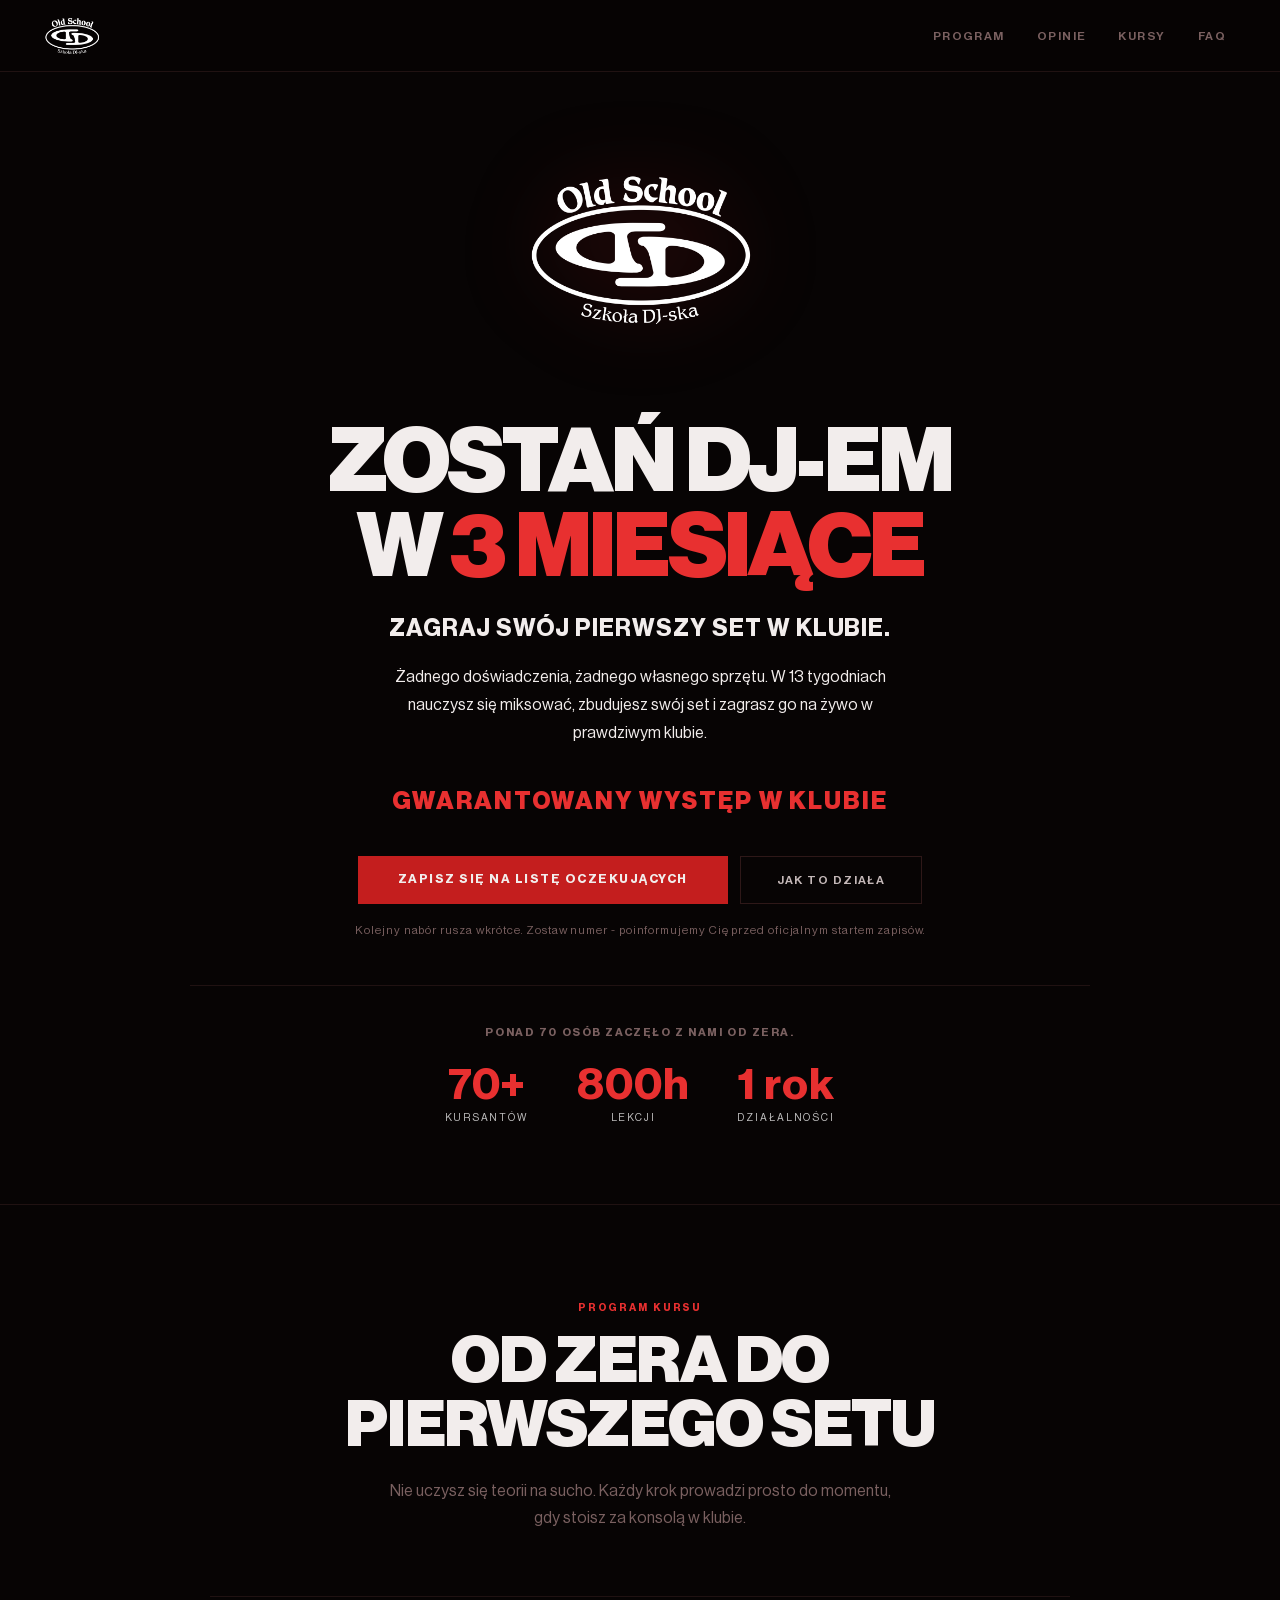
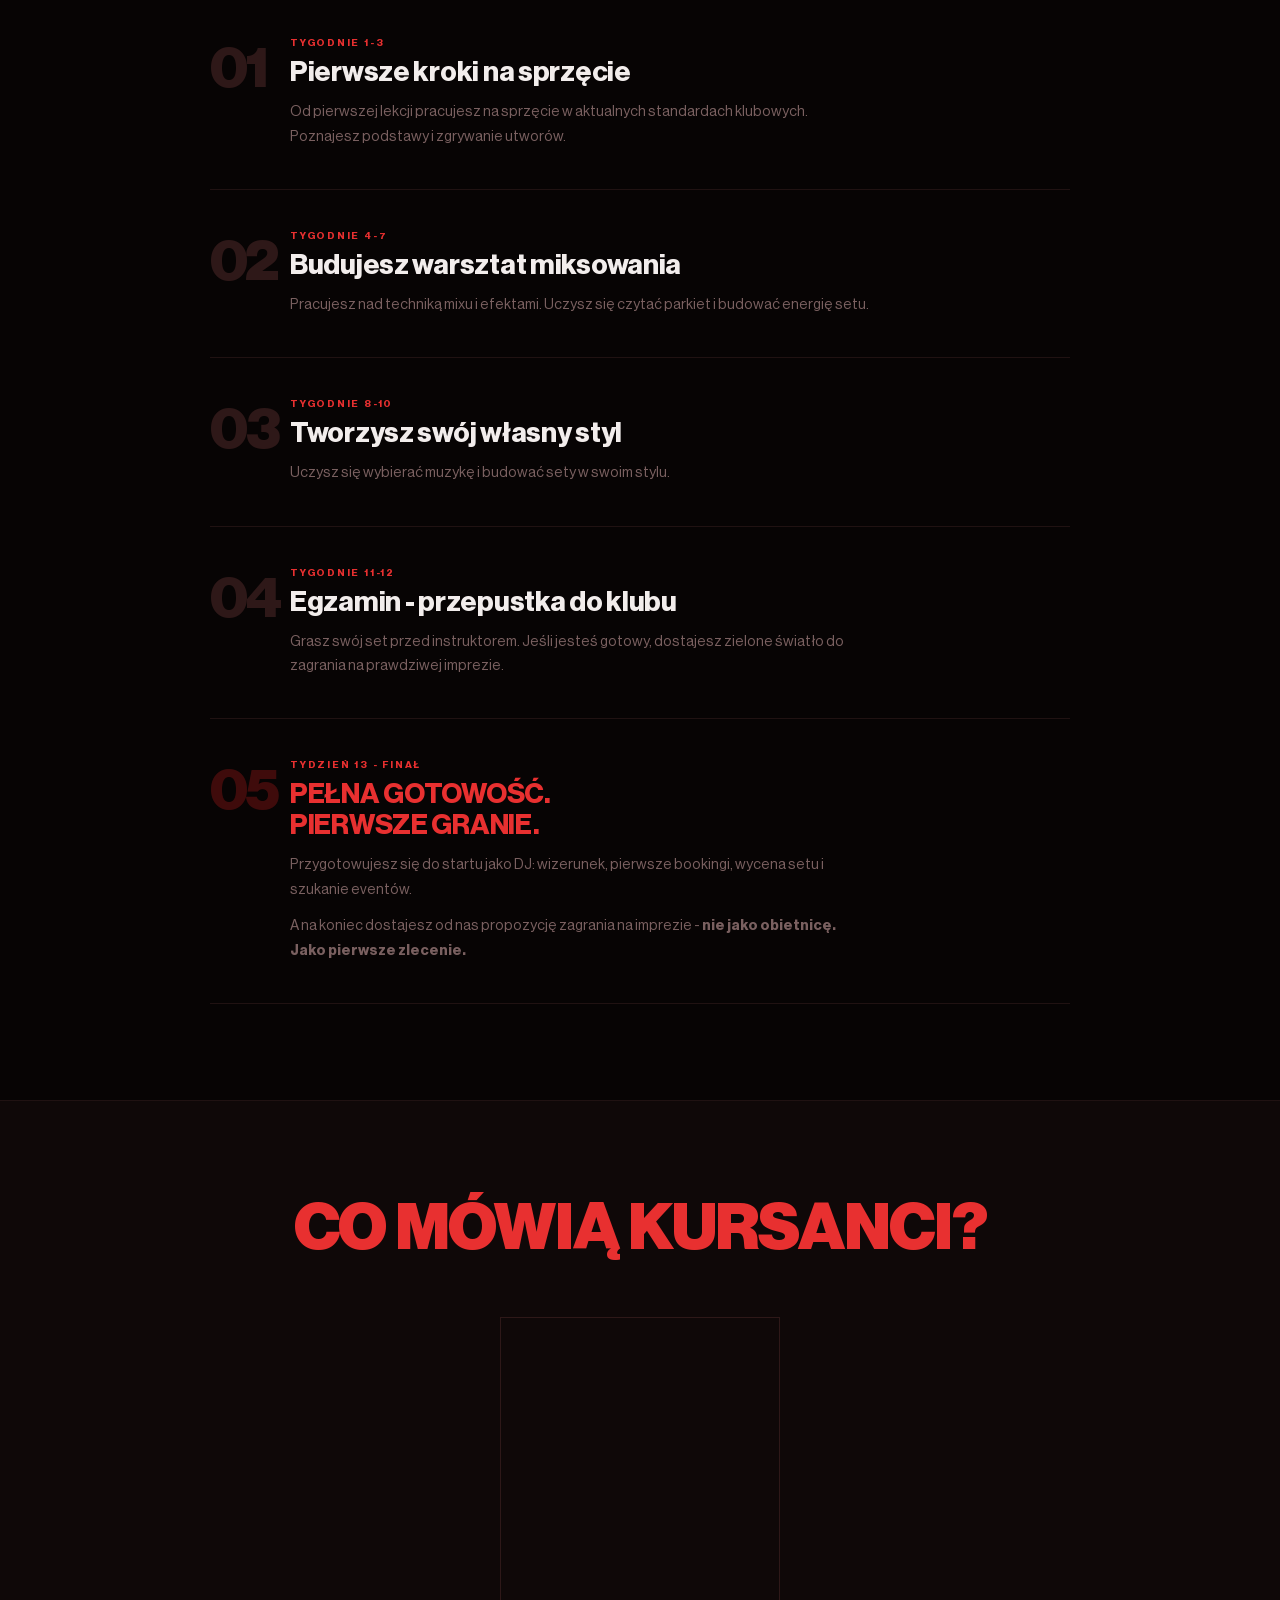
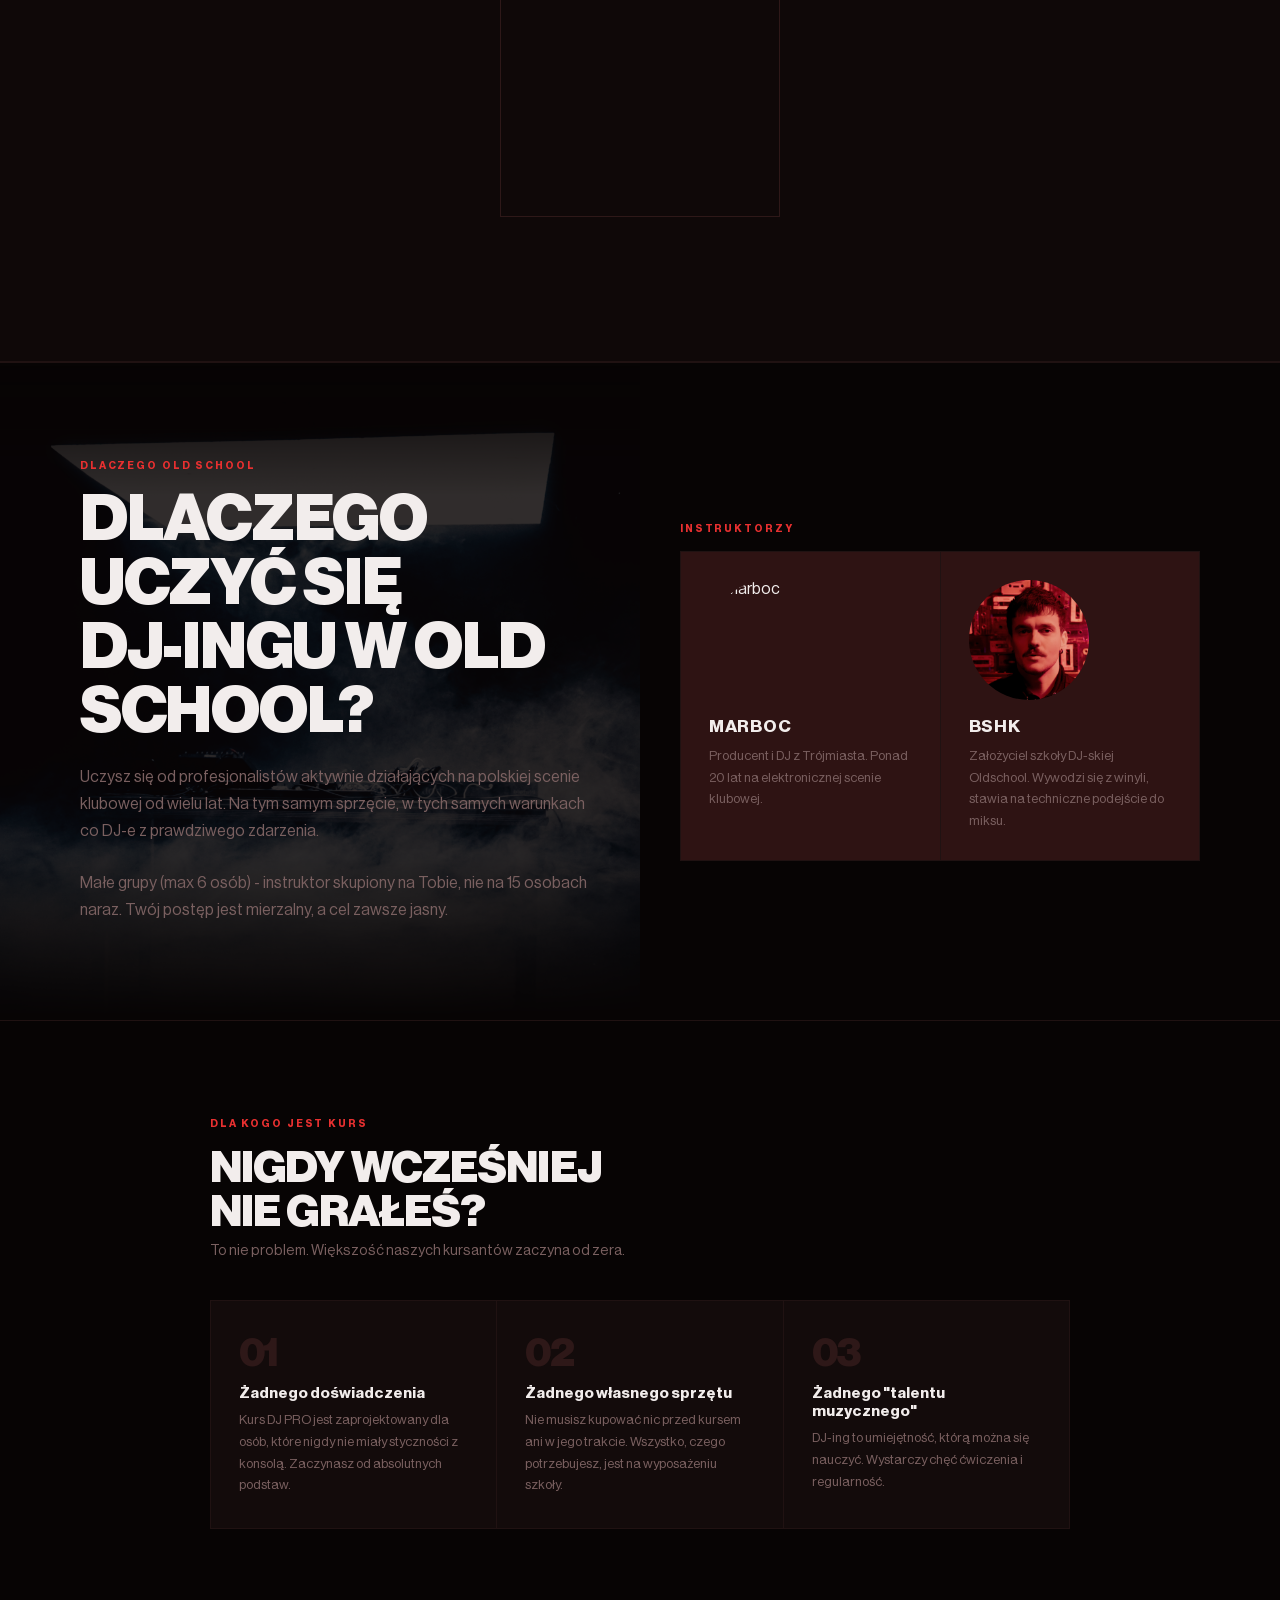
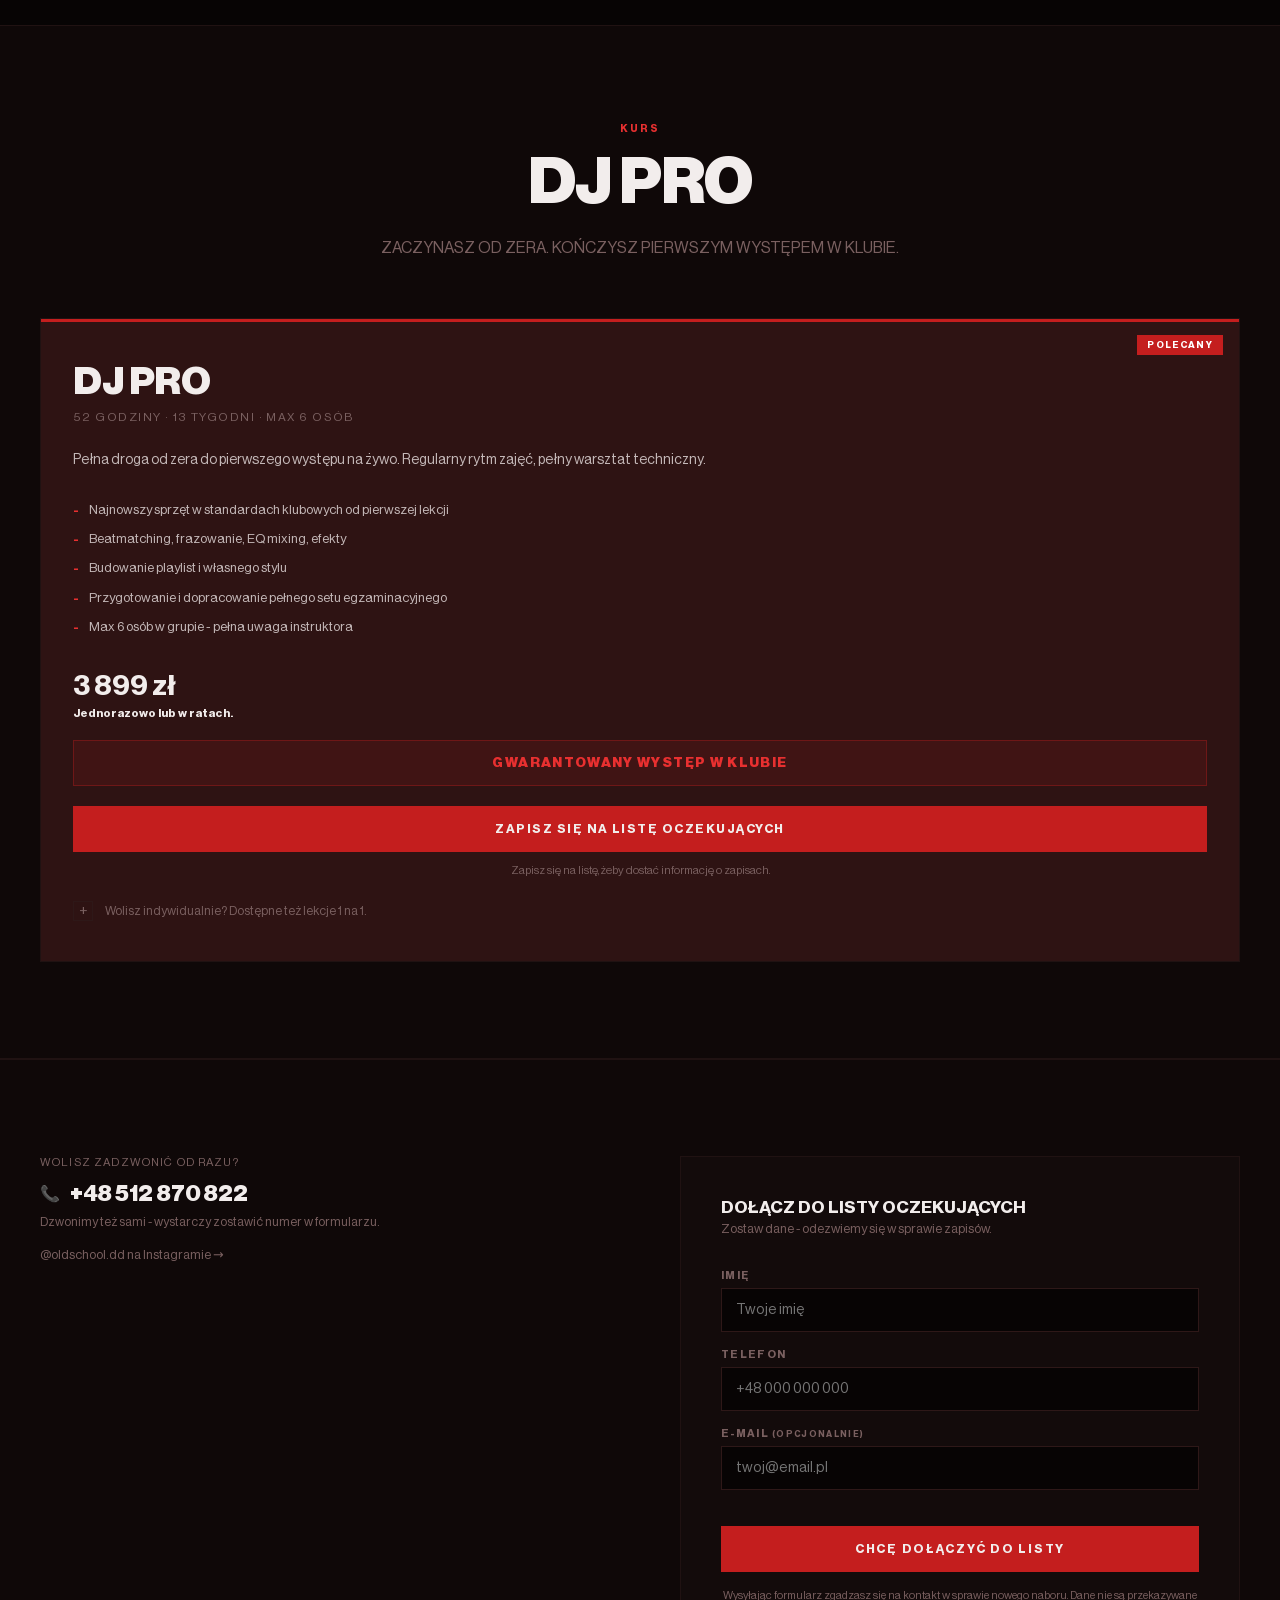
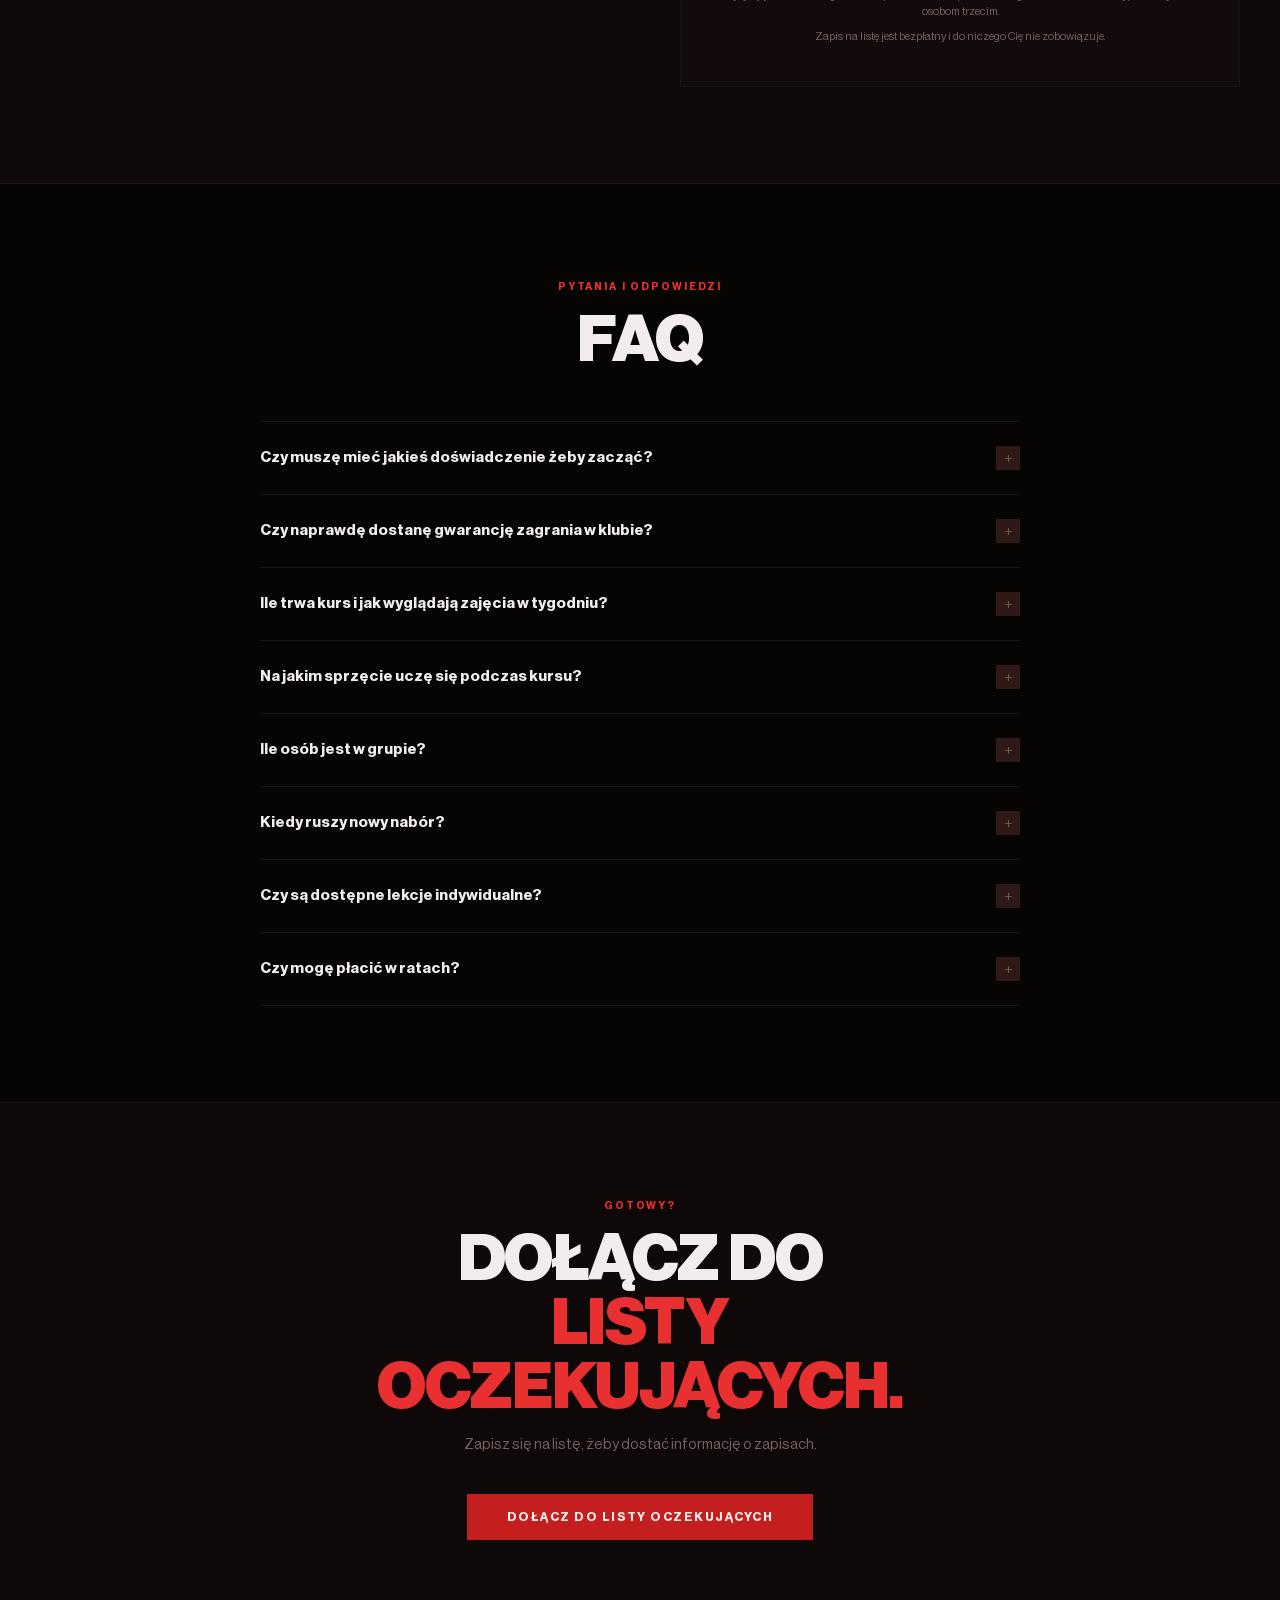
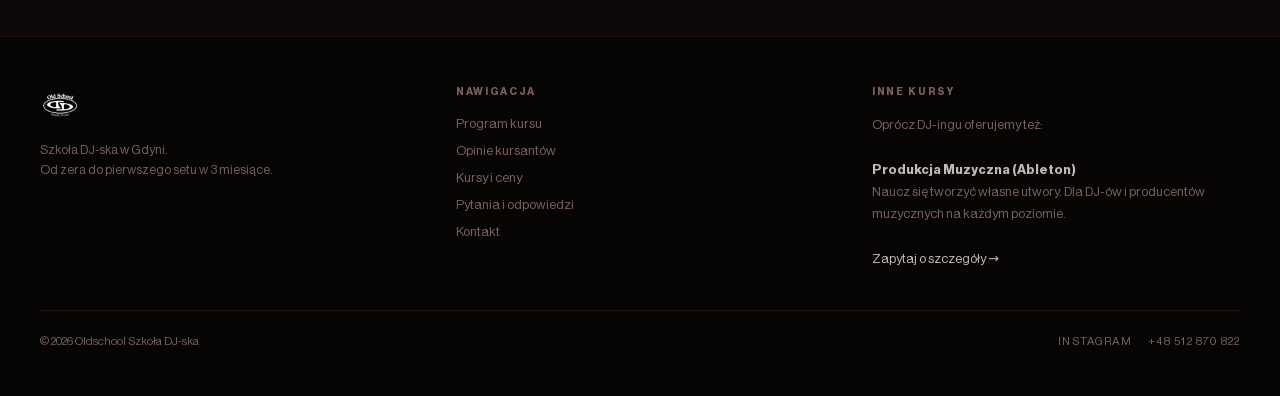
==== index-new.html @ 85b4390e "v9 - nowa struktura folderów" ====
<!DOCTYPE html>
<html lang="pl">
<head>
  <meta charset="UTF-8" />
  <meta name="viewport" content="width=device-width, initial-scale=1.0" />
  <title>Old School - Szkoła DJ-ska</title>
  <meta name="description" content="Zaczynasz od zera. W 3 miesiące uczysz się miksować, budujesz swój set i grasz w klubie. Szkoła DJ-ska w Gdyni - lista oczekujących - nabór wkrótce." />
  <meta property="og:title" content="Old School - Szkoła DJ-ska w Gdyni" />
  <meta property="og:description" content="Zaczynasz od zera. W 3 miesiące uczysz się miksować i grasz w klubie. Zapisz się na listę oczekujących." />
  <meta property="og:image" content="https://www.oldschooldj.pl/images/IMG_9485.jpg" />
  <meta property="og:url" content="https://www.oldschooldj.pl" />
  <meta property="og:type" content="website" />
  <meta name="twitter:card" content="summary_large_image" />
  <!-- Meta Pixel -->
  <script>
    !function(f,b,e,v,n,t,s){if(f.fbq)return;n=f.fbq=function(){n.callMethod?n.callMethod.apply(n,arguments):n.queue.push(arguments)};if(!f._fbq)f._fbq=n;n.push=n;n.loaded=!0;n.version='2.0';n.queue=[];t=b.createElement(e);t.async=!0;t.src=v;s=b.getElementsByTagName(e)[0];s.parentNode.insertBefore(t,s)}(window,document,'script','https://connect.facebook.net/en_US/fbevents.js');
    fbq('init', '733792335708657');
    fbq('track', 'PageView');
  </script>
  <noscript><img height="1" width="1" style="display:none" src="https://www.facebook.com/tr?id=733792335708657&ev=PageView&noscript=1"/></noscript>
  <!-- End Meta Pixel -->
  <link rel="icon" type="image/png" href="assets/logo.png" />
  <style>
    @font-face { font-family: 'Neue Haas Grotesk Display Pro'; src: url('fonts/NeueHaasDisplayXXThin.ttf') format('truetype'); font-weight: 100; font-style: normal; font-display: swap; }
    @font-face { font-family: 'Neue Haas Grotesk Display Pro'; src: url('fonts/NeueHaasDisplayXXThinItalic.ttf') format('truetype'); font-weight: 100; font-style: italic; font-display: swap; }
    @font-face { font-family: 'Neue Haas Grotesk Display Pro'; src: url('fonts/NeueHaasDisplayXThin.ttf') format('truetype'); font-weight: 200; font-style: normal; font-display: swap; }
    @font-face { font-family: 'Neue Haas Grotesk Display Pro'; src: url('fonts/NeueHaasDisplayXThinItalic.ttf') format('truetype'); font-weight: 200; font-style: italic; font-display: swap; }
    @font-face { font-family: 'Neue Haas Grotesk Display Pro'; src: url('fonts/NeueHaasDisplayThin.ttf') format('truetype'); font-weight: 300; font-style: normal; font-display: swap; }
    @font-face { font-family: 'Neue Haas Grotesk Display Pro'; src: url('fonts/NeueHaasDisplayThinItalic.ttf') format('truetype'); font-weight: 300; font-style: italic; font-display: swap; }
    @font-face { font-family: 'Neue Haas Grotesk Display Pro'; src: url('fonts/NeueHaasDisplayLight.ttf') format('truetype'); font-weight: 350; font-style: normal; font-display: swap; }
    @font-face { font-family: 'Neue Haas Grotesk Display Pro'; src: url('fonts/NeueHaasDisplayLightItalic.ttf') format('truetype'); font-weight: 350; font-style: italic; font-display: swap; }
    @font-face { font-family: 'Neue Haas Grotesk Display Pro'; src: url('fonts/NeueHaasDisplayRoman.ttf') format('truetype'); font-weight: 400; font-style: normal; font-display: swap; }
    @font-face { font-family: 'Neue Haas Grotesk Display Pro'; src: url('fonts/NeueHaasDisplayRomanItalic.ttf') format('truetype'); font-weight: 400; font-style: italic; font-display: swap; }
    @font-face { font-family: 'Neue Haas Grotesk Display Pro'; src: url('fonts/NeueHaasDisplayMediu.ttf') format('truetype'); font-weight: 500; font-style: normal; font-display: swap; }
    @font-face { font-family: 'Neue Haas Grotesk Display Pro'; src: url('fonts/NeueHaasDisplayMediumItalic.ttf') format('truetype'); font-weight: 500; font-style: italic; font-display: swap; }
    @font-face { font-family: 'Neue Haas Grotesk Display Pro'; src: url('fonts/NeueHaasDisplayBold.ttf') format('truetype'); font-weight: 700; font-style: normal; font-display: swap; }
    @font-face { font-family: 'Neue Haas Grotesk Display Pro'; src: url('fonts/NeueHaasDisplayBoldItalic.ttf') format('truetype'); font-weight: 700; font-style: italic; font-display: swap; }
    @font-face { font-family: 'Neue Haas Grotesk Display Pro'; src: url('fonts/NeueHaasDisplayBlack.ttf') format('truetype'); font-weight: 900; font-style: normal; font-display: swap; }
    @font-face { font-family: 'Neue Haas Grotesk Display Pro'; src: url('fonts/NeueHaasDisplayBlackItalic.ttf') format('truetype'); font-weight: 900; font-style: italic; font-display: swap; }
  </style>
  <style>
    *, *::before, *::after { margin: 0; padding: 0; box-sizing: border-box; }

    :root {
      --bg:         #070404;
      --dark:       #0F0808;
      --card:       #130B0B;
      --card-hover: #1A1010;
      --border:     #201212;
      --border-mid: #2E1818;
      --red:        #C41E1E;
      --red-bright: #E83030;
      --red-dim:    rgba(196,30,30,0.15);
      --red-glow:   rgba(196,30,30,0.08);
      --text:       #F2EDEC;
      --text-mid:   #C4B8B8;
      --muted:      #7A6060;
      --dim:        #3A2828;
    }

    html { scroll-behavior: smooth; }

    body {
      font-family: 'Neue Haas Grotesk Display Pro', system-ui, sans-serif;
      background: var(--bg);
      color: var(--text);
      overflow-x: hidden;
    }

    ::-webkit-scrollbar { width: 4px; }
    ::-webkit-scrollbar-track { background: var(--bg); }
    ::-webkit-scrollbar-thumb { background: var(--border-mid); border-radius: 2px; }

    /* ─── NAV ─── */
    nav {
      position: fixed;
      top: 0; left: 0; right: 0;
      z-index: 100;
      display: flex;
      align-items: center;
      justify-content: space-between;
      padding: 0 2.5rem;
      height: 72px;
      background: rgba(7,4,4,0.88);
      backdrop-filter: blur(16px);
      border-bottom: 1px solid var(--border);
    }

    .nav-logo { text-decoration: none; display: flex; align-items: center; }
    .nav-logo-img { height: 64px; width: auto; }

    .nav-links { display: flex; gap: 4px; list-style: none; align-items: center; }

    .nav-links a {
      text-decoration: none;
      color: var(--muted);
      font-size: 0.75rem;
      font-weight: 500;
      letter-spacing: 0.12em;
      text-transform: uppercase;
      padding: 8px 14px;
      transition: color .2s;
    }

    .nav-links a:hover { color: var(--text); }

    .nav-links .nav-cta {
      background: var(--red);
      color: var(--text) !important;
      padding: 8px 18px;
    }

    .nav-links .nav-cta:hover { background: var(--red-bright); color: var(--text) !important; }

    .nav-cta-mobile { display: none; }

    /* ─── HERO ─── */
    #hero {
      min-height: 100svh;
      display: flex;
      align-items: center;
      justify-content: center;
      position: relative;
      overflow: hidden;
      padding: 120px 2.5rem 5rem;
      background-image: none;
      background-repeat: no-repeat;
    }

    .hero-bg {
      position: absolute; inset: 0;
      z-index: 1;
      background:
        linear-gradient(to bottom, rgba(7,4,4,0.15) 0%, rgba(7,4,4,0.35) 55%, rgba(7,4,4,0.92) 100%),
        radial-gradient(ellipse 60% 50% at 50% 60%, rgba(196,30,30,0.18) 0%, transparent 70%);
    }

    .hero-content {
      position: relative;
      z-index: 2;
      max-width: 900px;
      text-align: center;
      width: 100%;
    }

    .hero-logo-wrap {
      margin: 0 auto 2.5rem;
      width: clamp(160px, 25vw, 260px);
    }

    .hero-logo {
      display: block; width: 100%; height: auto;
      filter: drop-shadow(0 0 40px rgba(196,30,30,0.25));
    }

    .hero-headline {
      font-family: 'Neue Haas Grotesk Display Pro', sans-serif;
      font-weight: 900;
      font-size: clamp(2.4rem, 7vw, 6rem);
      letter-spacing: -0.03em;
      color: var(--text);
      line-height: 0.95;
      margin-bottom: 1.5rem;
      text-transform: uppercase;
    }

    .hero-headline em {
      font-style: normal;
      color: var(--red-bright);
    }

    .hero-subtitle {
      font-family: 'Neue Haas Grotesk Display Pro', sans-serif;
      font-weight: 700;
      font-size: clamp(1rem, 2.5vw, 1.5rem);
      letter-spacing: 0.04em;
      color: var(--text);
      margin-bottom: 1.25rem;
      line-height: 1.2;
      text-transform: uppercase;
    }

    .hero-desc {
      font-size: 1rem;
      line-height: 1.75;
      color: var(--text);
      max-width: 520px;
      margin: 0 auto 2.5rem;
    }

    .hero-guarantee {
      font-size: clamp(1rem, 2.5vw, 1.5rem);
      font-weight: 900;
      letter-spacing: 0.08em;
      text-transform: uppercase;
      color: var(--red-bright);
      margin-bottom: 2.5rem;
    }

    .hero-pills {
      display: flex;
      gap: 8px;
      justify-content: center;
      flex-wrap: wrap;
      margin-bottom: 1.75rem;
    }

    .hero-pill {
      font-size: 0.65rem;
      font-weight: 700;
      letter-spacing: 0.14em;
      text-transform: uppercase;
      color: var(--text-mid);
      border: 1px solid var(--border-mid);
      padding: 6px 14px;
      background: rgba(255,255,255,0.04);
    }

    .hero-guarantee-block {
      display: inline-flex;
      align-items: center;
      gap: 10px;
      background: rgba(196,30,30,0.12);
      border: 1px solid rgba(196,30,30,0.35);
      padding: 10px 22px;
      margin-bottom: 2.5rem;
    }

    .hero-guarantee-star {
      color: var(--red-bright);
      font-size: 1rem;
    }

    .hero-guarantee-text {
      font-size: 0.75rem;
      font-weight: 700;
      letter-spacing: 0.18em;
      text-transform: uppercase;
      color: var(--red-bright);
    }

    .hero-scarcity {
      font-size: 0.72rem;
      color: var(--muted);
      letter-spacing: 0.08em;
      margin-top: -2.75rem;
      margin-bottom: 3rem;
    }

    .stats-headline {
      font-size: 0.7rem;
      font-weight: 700;
      letter-spacing: 0.14em;
      text-transform: uppercase;
      color: var(--muted);
      text-align: center;
      margin-bottom: 1.5rem;
      width: 100%;
    }

    .stats-row {
      display: flex;
      gap: 3rem;
      justify-content: center;
      flex-wrap: wrap;
    }

    @keyframes pulse {
      0%, 100% { opacity: 1; transform: scale(1); }
      50% { opacity: 0.4; transform: scale(1.5); }
    }

    .hero-buttons {
      display: flex;
      gap: 12px;
      justify-content: center;
      flex-wrap: wrap;
      margin-bottom: 4rem;
    }

    .btn-primary {
      background: var(--red);
      color: var(--text);
      font-weight: 700;
      font-size: 0.78rem;
      letter-spacing: 0.12em;
      text-transform: uppercase;
      padding: 16px 40px;
      text-decoration: none;
      transition: background .2s;
      display: inline-block;
    }

    .btn-primary:hover { background: var(--red-bright); }

    .btn-secondary {
      background: transparent;
      color: var(--text-mid);
      font-weight: 500;
      font-size: 0.75rem;
      letter-spacing: 0.12em;
      text-transform: uppercase;
      padding: 16px 36px;
      text-decoration: none;
      border: 1px solid var(--border-mid);
      transition: border-color .2s, color .2s;
      display: inline-block;
    }

    .btn-secondary:hover { border-color: var(--muted); color: var(--text); }

    .hero-stats {
      display: flex;
      flex-direction: column;
      align-items: center;
      gap: 0;
      padding-top: 2.5rem;
      border-top: 1px solid var(--border);
      flex-wrap: wrap;
    }

    .stat { text-align: center; }

    .stat-number {
      font-family: 'Neue Haas Grotesk Display Pro', sans-serif;
      font-weight: 700;
      font-size: 2.75rem;
      color: var(--red-bright);
      line-height: 1;
      letter-spacing: 0.02em;
    }

    .stat-label {
      font-size: 0.65rem;
      color: rgba(255,255,255,0.75);
      letter-spacing: 0.18em;
      text-transform: uppercase;
      margin-top: 4px;
    }

    /* ─── SECTION BASE ─── */
    .section-wrap {
      padding: 6rem 2.5rem;
      max-width: 1200px;
      margin: 0 auto;
    }

    .section-full {
      padding: 6rem 2.5rem;
    }

    .section-inner {
      max-width: 1200px;
      margin: 0 auto;
    }

    .section-label {
      font-size: 0.65rem;
      font-weight: 600;
      letter-spacing: 0.18em;
      text-transform: uppercase;
      color: var(--red-bright);
      margin-bottom: 1rem;
    }

    .section-title {
      font-family: 'Neue Haas Grotesk Display Pro', sans-serif;
      font-weight: 900;
      font-size: clamp(2rem, 5vw, 4rem);
      letter-spacing: -0.02em;
      color: var(--text);
      line-height: 1;
      margin-bottom: 1.25rem;
      text-wrap: balance;
    }

    .section-desc {
      font-size: 1rem;
      line-height: 1.7;
      color: var(--muted);
      max-width: 520px;
    }

    /* ─── JOURNEY OUTCOMES & PATH ─── */
    .journey-outcomes {
      max-width: 860px;
      margin: 0 auto 3rem;
      background: var(--card);
      border: 1px solid var(--border);
      padding: 2rem 2.5rem;
    }

    .journey-outcomes-title {
      font-family: 'Neue Haas Grotesk Display Pro', sans-serif;
      font-weight: 700;
      font-size: 0.85rem;
      letter-spacing: 0.1em;
      text-transform: uppercase;
      color: var(--red-bright);
      margin-bottom: 1.25rem;
    }

    .journey-outcomes-list {
      list-style: none;
      display: flex;
      flex-direction: column;
      gap: 0.6rem;
    }

    .journey-outcomes-list li {
      display: flex;
      gap: 10px;
      align-items: flex-start;
      font-size: 0.9rem;
      color: var(--text-mid);
      line-height: 1.6;
    }

    .journey-outcomes-list li::before {
      content: '✓';
      color: var(--red-bright);
      font-weight: 700;
      flex-shrink: 0;
      margin-top: 1px;
    }

    .journey-path {
      display: flex;
      align-items: center;
      justify-content: center;
      flex-wrap: wrap;
      gap: 8px;
      margin: 0 auto 3rem;
      max-width: 860px;
    }

    .journey-path-step {
      font-size: 0.62rem;
      font-weight: 700;
      letter-spacing: 0.14em;
      text-transform: uppercase;
      color: var(--muted);
      border: 1px solid var(--border-mid);
      padding: 8px 14px;
      background: var(--card);
    }

    .journey-path-step.active {
      color: var(--red-bright);
      border-color: rgba(196,30,30,0.4);
      background: rgba(196,30,30,0.1);
    }

    .journey-path-arrow {
      color: var(--border-mid);
      font-size: 1rem;
    }

    /* ─── TUTORIALE SECTION ─── */
    #tutoriale {
      background: var(--red);
      padding: 5rem 2.5rem;
      text-align: center;
    }

    .tutoriale-inner {
      max-width: 760px;
      margin: 0 auto;
    }

    .tutoriale-line1 {
      font-family: 'Neue Haas Grotesk Display Pro', sans-serif;
      font-weight: 900;
      font-size: clamp(1.75rem, 4vw, 3rem);
      color: rgba(255,255,255,0.55);
      letter-spacing: -0.02em;
      line-height: 1;
      text-transform: uppercase;
      margin-bottom: 0.25rem;
    }

    .tutoriale-line2 {
      font-family: 'Neue Haas Grotesk Display Pro', sans-serif;
      font-weight: 900;
      font-size: clamp(1.75rem, 4vw, 3rem);
      color: #fff;
      letter-spacing: -0.02em;
      line-height: 1;
      text-transform: uppercase;
    }

    /* ─── NIGDY NIE GRAŁEŚ ─── */
    #nigdy {
      border-top: 1px solid var(--border);
    }

    .nigdy-inner {
      max-width: 860px;
      margin: 0 auto;
    }

    .nigdy-title {
      font-family: 'Neue Haas Grotesk Display Pro', sans-serif;
      font-weight: 900;
      font-size: clamp(1.75rem, 3.5vw, 2.75rem);
      color: var(--text);
      letter-spacing: -0.02em;
      line-height: 1;
      margin-bottom: 0.5rem;
      text-transform: uppercase;
    }

    .nigdy-subtitle {
      font-size: 0.9rem;
      color: var(--muted);
      margin-bottom: 2.5rem;
    }

    .nigdy-points {
      display: grid;
      grid-template-columns: repeat(3, 1fr);
      gap: 1px;
      background: var(--border);
      border: 1px solid var(--border);
    }

    .nigdy-point {
      background: var(--card);
      padding: 2rem 1.75rem;
    }

    .nigdy-point-num {
      font-family: 'Neue Haas Grotesk Display Pro', sans-serif;
      font-weight: 900;
      font-size: 2.5rem;
      color: var(--border-mid);
      line-height: 1;
      margin-bottom: 0.75rem;
      letter-spacing: -0.04em;
    }

    .nigdy-point h4 {
      font-weight: 700;
      font-size: 0.95rem;
      color: var(--text);
      margin-bottom: 0.4rem;
    }

    .nigdy-point p {
      font-size: 0.82rem;
      color: var(--muted);
      line-height: 1.65;
    }

    /* ─── STICKY CTA (mobile) ─── */
    .sticky-cta {
      display: none;
      position: fixed;
      bottom: 0; left: 0; right: 0;
      z-index: 200;
      background: var(--red);
      padding: 0;
    }

    .sticky-cta a {
      display: block;
      text-align: center;
      font-family: 'Neue Haas Grotesk Display Pro', sans-serif;
      font-weight: 700;
      font-size: 0.75rem;
      letter-spacing: 0.14em;
      text-transform: uppercase;
      color: #fff;
      text-decoration: none;
      padding: 16px 24px;
    }

    @media (max-width: 900px) {
      .sticky-cta { display: block; }
      .nigdy-points { grid-template-columns: 1fr; }
    }

    /* ─── STEPS / JOURNEY ─── */
    #journey {
      border-top: 1px solid var(--border);
    }

    .journey-header {
      text-align: center;
      margin-bottom: 4rem;
    }

    .journey-header .section-desc {
      margin: 0 auto;
    }

    .steps-list {
      display: flex;
      flex-direction: column;
      gap: 0;
      max-width: 860px;
      margin: 0 auto;
    }

    .step-item {
      display: grid;
      grid-template-columns: 80px 1fr;
      gap: 0;
      border-top: 1px solid var(--border);
      padding: 2.5rem 0;
      position: relative;
    }

    .step-item:last-child {
      border-bottom: 1px solid var(--border);
    }

    .step-num {
      font-family: 'Neue Haas Grotesk Display Pro', sans-serif;
      font-weight: 900;
      font-size: 3.5rem;
      line-height: 1;
      color: var(--border-mid);
      letter-spacing: -0.04em;
      padding-top: 4px;
    }

    .step-body {}

    .step-tag {
      font-size: 0.62rem;
      font-weight: 600;
      letter-spacing: 0.18em;
      text-transform: uppercase;
      color: var(--red-bright);
      margin-bottom: 0.5rem;
    }

    .step-title {
      font-family: 'Neue Haas Grotesk Display Pro', sans-serif;
      font-weight: 700;
      font-size: clamp(1.25rem, 2.5vw, 1.75rem);
      color: var(--text);
      margin-bottom: 0.75rem;
      letter-spacing: -0.01em;
      line-height: 1.1;
    }

    .step-desc {
      font-size: 0.9rem;
      color: var(--muted);
      line-height: 1.7;
      max-width: 580px;
    }

    .step-item.highlight .step-num { color: rgba(196,30,30,0.3); }
    .step-item.highlight .step-title { color: var(--red-bright); }

    /* ─── OPINIE ─── */
    #opinie {
      background: var(--dark);
      border-top: 1px solid var(--border);
      border-bottom: 1px solid var(--border);
    }

    .opinie-header {
      text-align: center;
      margin-bottom: 3.5rem;
    }

    .opinie-header .section-desc {
      margin: 0 auto;
    }

    .opinie-video-wrap {
      width: 280px;
      height: 500px;
      overflow: hidden;
      margin: 0 auto 3rem;
      position: relative;
      border: 1px solid var(--border-mid);
    }

    .opinie-video-wrap iframe {
      position: absolute; top: 0; left: 0;
      width: 100%; height: 100%; border: none;
    }

    .opinie-cards {
      display: grid;
      grid-template-columns: repeat(3, 1fr);
      gap: 1px;
      background: var(--border);
      border: 1px solid var(--border);
      max-width: 960px;
      margin: 0 auto;
    }

    .opinie-card {
      background: var(--card);
      padding: 1.75rem;
    }

    .opinie-stars {
      color: var(--red-bright);
      font-size: 0.85rem;
      margin-bottom: 0.75rem;
      letter-spacing: 2px;
    }

    .opinie-text {
      font-size: 0.88rem;
      color: var(--text-mid);
      line-height: 1.7;
      margin-bottom: 1rem;
      font-style: italic;
    }

    .opinie-author {
      font-size: 0.7rem;
      font-weight: 600;
      letter-spacing: 0.12em;
      text-transform: uppercase;
      color: var(--muted);
    }

    .opinie-photos {
      display: grid;
      grid-template-columns: 1fr 1fr;
      gap: 12px;
      margin-top: 3rem;
      max-width: 680px;
      margin-left: auto;
      margin-right: auto;
    }

    .opinie-photos img {
      width: 100%;
      border: 1px solid var(--border-mid);
      display: block;
    }

    /* ─── WHY ─── */
    #why {
      position: relative;
      overflow: hidden;
      border-top: 1px solid var(--border);
    }

    .why-bg-photo {
      position: absolute;
      top: 0; bottom: 0; left: 0; right: 50%;
      background-image: url('assets/inmerse.png');
      background-size: cover;
      background-position: center -60px;
      opacity: 0.18;
      pointer-events: none;
      z-index: 0;
      mask-image: linear-gradient(to bottom, transparent 0%, black 20%, black 75%, transparent 100%);
      -webkit-mask-image: linear-gradient(to bottom, transparent 0%, black 20%, black 75%, transparent 100%);
    }

    .why-inner {
      position: relative; z-index: 1;
      display: grid;
      grid-template-columns: 1fr 1fr;
      gap: 5rem;
      align-items: center;
    }

    .why-cards {
      display: grid;
      grid-template-columns: 1fr 1fr;
      gap: 1px;
      background: var(--border);
      border: 1px solid var(--border);
    }

    .why-card {
      background: var(--card);
      padding: 1.75rem;
      transition: background .2s;
      position: relative;
      overflow: hidden;
    }

    .why-card:hover { background: var(--card-hover); }
    .why-card.highlight { background: var(--red-glow); }
    .why-card.highlight:hover { background: rgba(196,30,30,0.12); }

    .why-card-bg {
      position: absolute; inset: 0;
      background-size: cover;
      background-position: center;
      opacity: 0.12;
      z-index: 0;
      transition: opacity .3s;
    }

    .why-card:hover .why-card-bg { opacity: 0.18; }
    .why-card > *:not(.why-card-bg) { position: relative; z-index: 1; }

    .why-card-icon {
      width: 32px; height: 32px;
      margin-bottom: 1rem;
      color: var(--red-bright);
      opacity: 0.85;
    }

    .why-card h3 {
      font-family: 'Neue Haas Grotesk Display Pro', sans-serif;
      font-weight: 700;
      font-size: 1.1rem;
      letter-spacing: 0.04em;
      color: var(--text);
      margin-bottom: 0.5rem;
    }

    .why-card p {
      font-size: 0.82rem;
      color: var(--muted);
      line-height: 1.65;
    }

    /* ─── LOCATION ─── */
    #lokalizacja {
      border-top: 1px solid var(--border);
    }

    .location-grid {
      display: grid;
      grid-template-columns: 1fr 1fr;
      gap: 4rem;
      align-items: start;
    }

    .location-img {
      width: 100%;
      border: 1px solid var(--border-mid);
      display: block;
    }

    .location-features {
      display: flex;
      flex-direction: column;
      gap: 1.5rem;
      margin-top: 2rem;
    }

    .location-feature {
      display: flex;
      gap: 1rem;
      align-items: flex-start;
    }

    .location-feature-icon {
      width: 40px; height: 40px;
      background: var(--red-glow);
      border: 1px solid rgba(196,30,30,0.2);
      display: flex; align-items: center; justify-content: center;
      flex-shrink: 0;
      color: var(--red-bright);
    }

    .location-feature-icon svg {
      width: 18px; height: 18px;
    }

    .location-feature-text h4 {
      font-weight: 700;
      font-size: 0.9rem;
      color: var(--text);
      margin-bottom: 0.2rem;
    }

    .location-feature-text p {
      font-size: 0.8rem;
      color: var(--muted);
      line-height: 1.6;
    }

    /* ─── COURSES ─── */
    #courses {
      background: var(--dark);
      border-top: 1px solid var(--border);
      border-bottom: 1px solid var(--border);
    }

    .courses-header {
      text-align: center;
      margin-bottom: 3.5rem;
    }

    .courses-layout {
      display: grid;
      grid-template-columns: 1fr;
      gap: 1px;
      background: var(--border);
      border: 1px solid var(--border);
    }

    .course-card {
      background: var(--card);
      padding: 2.5rem 2rem;
      display: flex;
      flex-direction: column;
      position: relative;
    }

    .course-card::before {
      content: '';
      position: absolute;
      top: 0; left: 0; right: 0;
      height: 3px;
      background: var(--border-mid);
      transition: background .2s;
    }

    .course-card.featured::before { background: var(--red); }
    .course-card.secondary::before { background: var(--border-mid); }

    .course-card.featured {
      background: var(--red-glow);
    }

    .featured-tag {
      position: absolute;
      top: 16px; right: 16px;
      background: var(--red);
      color: #fff;
      font-size: 0.6rem;
      font-weight: 700;
      letter-spacing: 0.14em;
      text-transform: uppercase;
      padding: 4px 10px;
    }

    .course-title {
      font-family: 'Neue Haas Grotesk Display Pro', sans-serif;
      font-weight: 900;
      font-size: clamp(1.5rem, 3vw, 2.5rem);
      color: var(--text);
      margin-bottom: 0.3rem;
      letter-spacing: -0.01em;
    }

    .course-hours {
      font-size: 0.75rem;
      color: var(--muted);
      letter-spacing: 0.12em;
      text-transform: uppercase;
      margin-bottom: 1.5rem;
    }

    .course-desc {
      font-size: 0.88rem;
      color: var(--text-mid);
      line-height: 1.7;
      margin-bottom: 1.75rem;
      flex: 1;
    }

    .course-features {
      list-style: none;
      display: flex;
      flex-direction: column;
      gap: 0.6rem;
      margin-bottom: 2rem;
    }

    .course-features li {
      display: flex;
      align-items: flex-start;
      gap: 10px;
      font-size: 0.82rem;
      color: var(--text-mid);
      line-height: 1.5;
    }

    .course-features li::before {
      content: '-';
      color: var(--red-bright);
      flex-shrink: 0;
      font-weight: 700;
    }

    .course-card.secondary .course-features li::before {
      color: var(--muted);
    }

    .course-guarantee {
      display: block;
      background: rgba(196,30,30,0.12);
      border: 1px solid rgba(196,30,30,0.35);
      padding: 14px 20px;
      font-size: 0.85rem;
      font-weight: 900;
      letter-spacing: 0.1em;
      text-transform: uppercase;
      color: var(--red-bright);
      margin-bottom: 1.5rem;
      text-align: center;
    }

    .course-cta {
      margin-top: auto;
    }

    .course-price {
      font-family: 'Neue Haas Grotesk Display Pro', sans-serif;
      font-weight: 700;
      font-size: 1.75rem;
      color: var(--text);
      margin-bottom: 0.25rem;
    }

    .course-price-note {
      font-size: 0.72rem;
      color: var(--muted);
      margin-bottom: 1.25rem;
    }

    .course-price-note a {
      color: var(--red-bright);
      text-decoration: none;
    }

    /* ─── RISK REDUCTION ─── */
    #ryzyko {
      border-top: 1px solid var(--border);
    }

    .risk-inner {
      display: grid;
      grid-template-columns: 1fr 1fr;
      gap: 5rem;
      align-items: center;
    }

    .risk-list {
      display: flex;
      flex-direction: column;
      gap: 0;
    }

    .risk-item {
      display: flex;
      gap: 1.25rem;
      align-items: flex-start;
      padding: 1.5rem 0;
      border-bottom: 1px solid var(--border);
    }

    .risk-item:first-child {
      padding-top: 0;
    }

    .risk-check {
      width: 36px; height: 36px;
      background: var(--red-glow);
      border: 1px solid rgba(196,30,30,0.25);
      display: flex; align-items: center; justify-content: center;
      flex-shrink: 0;
      color: var(--red-bright);
      font-weight: 900;
      font-size: 1.1rem;
      margin-top: 2px;
    }

    .risk-item h4 {
      font-weight: 700;
      font-size: 0.95rem;
      color: var(--text);
      margin-bottom: 0.25rem;
    }

    .risk-item p {
      font-size: 0.82rem;
      color: var(--muted);
      line-height: 1.65;
    }

    /* ─── FORM ─── */
    #kontakt {
      background: var(--dark);
      border-top: 1px solid var(--border);
    }

    .form-inner {
      display: grid;
      grid-template-columns: 1fr 1fr;
      gap: 5rem;
      align-items: start;
    }

    .form-info-title {
      font-family: 'Neue Haas Grotesk Display Pro', sans-serif;
      font-weight: 900;
      font-size: clamp(1.75rem, 3.5vw, 3rem);
      color: var(--text);
      line-height: 1;
      margin-bottom: 1rem;
      letter-spacing: -0.02em;
    }

    .form-info-desc {
      font-size: 0.9rem;
      color: var(--muted);
      line-height: 1.7;
      margin-bottom: 2rem;
    }

    .form-bullets {
      list-style: none;
      display: flex;
      flex-direction: column;
      gap: 0.75rem;
    }

    .form-bullets li {
      display: flex;
      gap: 10px;
      align-items: flex-start;
      font-size: 0.85rem;
      color: var(--text-mid);
      line-height: 1.5;
    }

    .form-bullets li::before {
      content: '✓';
      color: var(--red-bright);
      font-weight: 700;
      flex-shrink: 0;
    }

    .form-card {
      background: var(--card);
      border: 1px solid var(--border);
      padding: 2.5rem;
    }

    .form-card-title {
      font-weight: 700;
      font-size: 1.1rem;
      color: var(--text);
      margin-bottom: 0.25rem;
    }

    .form-card-sub {
      font-size: 0.8rem;
      color: var(--muted);
      margin-bottom: 2rem;
    }

    .form-group {
      margin-bottom: 1rem;
    }

    .form-group label {
      display: block;
      font-size: 0.68rem;
      font-weight: 600;
      letter-spacing: 0.12em;
      text-transform: uppercase;
      color: var(--muted);
      margin-bottom: 6px;
    }

    .form-group input,
    .form-group select {
      width: 100%;
      background: var(--bg);
      border: 1px solid var(--border-mid);
      color: var(--text);
      font-family: 'Neue Haas Grotesk Display Pro', sans-serif;
      font-size: 0.9rem;
      padding: 12px 14px;
      transition: border-color .2s;
      appearance: none;
    }

    .form-group input:focus,
    .form-group select:focus {
      outline: none;
      border-color: var(--red);
    }

    .form-group select option {
      background: var(--card);
    }

    .form-submit {
      width: 100%;
      margin-top: 1.25rem;
      background: var(--red);
      color: var(--text);
      font-family: 'Neue Haas Grotesk Display Pro', sans-serif;
      font-weight: 700;
      font-size: 0.78rem;
      letter-spacing: 0.14em;
      text-transform: uppercase;
      padding: 16px;
      border: none;
      cursor: pointer;
      transition: background .2s;
    }

    .form-submit:hover { background: var(--red-bright); }

    .form-disclaimer {
      font-size: 0.7rem;
      color: var(--muted);
      margin-top: 1rem;
      text-align: center;
      line-height: 1.5;
    }

    #form-success {
      display: none;
      text-align: center;
      padding: 2rem;
    }

    #form-success h3 {
      font-size: 1.25rem;
      color: var(--text);
      margin-bottom: 0.5rem;
    }

    #form-success p {
      color: var(--muted);
      font-size: 0.85rem;
    }

    /* ─── FAQ ─── */
    #faq {
      border-top: 1px solid var(--border);
    }

    .faq-header {
      text-align: center;
      margin-bottom: 3rem;
    }

    .faq-list {
      max-width: 760px;
      margin: 0 auto;
      display: flex;
      flex-direction: column;
      gap: 0;
    }

    .faq-item {
      border-top: 1px solid var(--border);
    }

    .faq-item:last-child {
      border-bottom: 1px solid var(--border);
    }

    .faq-question {
      width: 100%;
      background: none;
      border: none;
      text-align: left;
      padding: 1.5rem 0;
      cursor: pointer;
      display: flex;
      align-items: center;
      justify-content: space-between;
      gap: 1rem;
      font-family: 'Neue Haas Grotesk Display Pro', sans-serif;
      font-weight: 600;
      font-size: 0.95rem;
      color: var(--text);
      transition: color .2s;
    }

    .faq-question:hover { color: var(--red-bright); }

    .faq-icon {
      width: 24px; height: 24px;
      background: var(--border-mid);
      display: flex; align-items: center; justify-content: center;
      flex-shrink: 0;
      color: var(--muted);
      font-size: 1.1rem;
      font-weight: 300;
      transition: background .2s, transform .3s;
    }

    .faq-item.open .faq-icon {
      background: var(--red);
      color: #fff;
      transform: rotate(45deg);
    }

    .faq-answer {
      display: none;
      padding: 0 0 1.5rem;
      font-size: 0.88rem;
      color: var(--muted);
      line-height: 1.75;
      max-width: 640px;
    }

    .faq-item.open .faq-answer { display: block; }

    /* ─── FINAL CTA ─── */
    #final-cta {
      background: var(--dark);
      border-top: 1px solid var(--border);
      text-align: center;
    }

    .final-cta-inner {
      max-width: 700px;
      margin: 0 auto;
    }

    .final-cta-title {
      font-family: 'Neue Haas Grotesk Display Pro', sans-serif;
      font-weight: 900;
      font-size: clamp(2rem, 5vw, 4rem);
      color: var(--text);
      line-height: 1;
      letter-spacing: -0.02em;
      margin-bottom: 1rem;
      text-transform: uppercase;
    }

    .final-cta-title em {
      font-style: normal;
      color: var(--red-bright);
    }

    .final-cta-sub {
      font-size: 0.9rem;
      color: var(--muted);
      margin-bottom: 2.5rem;
    }

    /* ─── FOOTER ─── */
    footer {
      border-top: 1px solid var(--border);
      padding: 3rem 2.5rem;
    }

    .footer-inner {
      max-width: 1200px;
      margin: 0 auto;
      display: grid;
      grid-template-columns: 1fr 1fr 1fr;
      gap: 3rem;
    }

    .footer-logo-img {
      height: 40px;
      width: auto;
      margin-bottom: 1rem;
      display: block;
    }

    .footer-tagline {
      font-size: 0.78rem;
      color: var(--muted);
      line-height: 1.6;
    }

    .footer-heading {
      font-size: 0.65rem;
      font-weight: 600;
      letter-spacing: 0.16em;
      text-transform: uppercase;
      color: var(--muted);
      margin-bottom: 1rem;
    }

    .footer-links {
      list-style: none;
      display: flex;
      flex-direction: column;
      gap: 0.5rem;
    }

    .footer-links a {
      font-size: 0.82rem;
      color: var(--muted);
      text-decoration: none;
      transition: color .2s;
    }

    .footer-links a:hover { color: var(--text); }

    .footer-other-courses {
      font-size: 0.82rem;
      color: var(--muted);
      line-height: 1.7;
    }

    .footer-other-courses a {
      color: var(--text-mid);
      text-decoration: none;
    }

    .footer-other-courses a:hover { color: var(--text); }

    .footer-bottom {
      margin-top: 2.5rem;
      padding-top: 1.5rem;
      border-top: 1px solid var(--border);
      max-width: 1200px;
      margin-left: auto;
      margin-right: auto;
      display: flex;
      align-items: center;
      justify-content: space-between;
      flex-wrap: wrap;
      gap: 1rem;
    }

    .footer-copy {
      font-size: 0.72rem;
      color: var(--muted);
    }

    .footer-social {
      display: flex;
      gap: 1rem;
      align-items: center;
    }

    .footer-social a {
      color: var(--muted);
      text-decoration: none;
      font-size: 0.72rem;
      letter-spacing: 0.1em;
      text-transform: uppercase;
      transition: color .2s;
    }

    .footer-social a:hover { color: var(--text); }

    /* ─── RESPONSIVE ─── */
    @media (max-width: 900px) {
      .form-inner {
        grid-template-columns: 1fr;
        gap: 2.5rem;
      }
      .form-inner > div:first-child { order: 2; }
      .form-inner > div:last-child  { order: 1; }
    }
    @media (max-width: 900px) {
      body { padding-bottom: 52px; }

      nav { padding: 0 1.25rem; }

      .nav-links {
        display: none;
      }

      .nav-cta-mobile {
        display: flex;
        align-items: center;
      }

      .nav-cta-mobile a {
        background: var(--red);
        color: var(--text);
        font-size: 0.68rem;
        font-weight: 700;
        letter-spacing: 0.1em;
        text-transform: uppercase;
        padding: 8px 16px;
        text-decoration: none;
      }

      #hero { padding: 100px 1.25rem 3rem; background-size: cover; background-position: center; }

      .hero-headline { font-size: clamp(2rem, 10vw, 4rem); }

      .section-wrap { padding: 4rem 1.25rem; }
      .section-full { padding: 4rem 1.25rem; }

      .why-inner { grid-template-columns: 1fr; gap: 2.5rem; }
      .why-bg-photo { display: none; }

      .courses-layout { grid-template-columns: 1fr; }

      .form-inner { grid-template-columns: 1fr; gap: 2.5rem; }

      .risk-inner { grid-template-columns: 1fr; gap: 2.5rem; }

      .location-grid { grid-template-columns: 1fr; gap: 2.5rem; }

      .opinie-cards { grid-template-columns: 1fr; }

      .footer-inner { grid-template-columns: 1fr; gap: 2rem; }
      .footer-bottom { flex-direction: column; align-items: flex-start; }

      .hero-stats { gap: 1.5rem; }
      .stat-number { font-size: 2.25rem; }

      .step-item { grid-template-columns: 56px 1fr; }
      .step-num { font-size: 2.75rem; }
    }

    @media (max-width: 580px) {
      .why-cards { grid-template-columns: 1fr; }
      .opinie-photos { grid-template-columns: 1fr; }
    }

    /* ─── INDYWIDUALNY ─── */
    .indyw-toggle {
      display: flex;
      align-items: center;
      gap: 0.75rem;
      cursor: pointer;
      margin-top: 1.5rem;
    }

    .indyw-toggle-text {
      font-size: 0.78rem;
      color: var(--muted);
      transition: color .2s;
    }

    .indyw-toggle:hover .indyw-toggle-text { color: var(--text-mid); }

    .indyw-toggle-icon {
      width: 20px; height: 20px;
      border: 1px solid var(--border-mid);
      display: flex; align-items: center; justify-content: center;
      font-size: 0.9rem;
      color: var(--muted);
      flex-shrink: 0;
      transition: background .2s, border-color .2s;
    }

    .indyw-toggle.open .indyw-toggle-icon {
      background: var(--red-glow);
      border-color: rgba(196,30,30,0.3);
      color: var(--red-bright);
      transform: rotate(45deg);
    }

    .indyw-content {
      display: none;
      margin-top: 1.25rem;
      background: var(--bg);
      border: 1px solid var(--border);
      padding: 1.5rem;
    }

    .indyw-content.open { display: block; }

    .indyw-content p {
      font-size: 0.85rem;
      color: var(--muted);
      line-height: 1.7;
      margin-bottom: 1rem;
    }

    .indyw-content p:last-child { margin-bottom: 0; }
  
    .hero-video {
      position: absolute;
      top: 0; left: 0;
      width: 100%; height: 100%;
      object-fit: cover;
      z-index: 0;
      opacity: 0.5;
    }
    #hero .hero-bg {
      position: absolute;
      top: 0; left: 0;
      width: 100%; height: 100%;
      background: linear-gradient(to bottom, rgba(7,4,4,0.3) 0%, rgba(7,4,4,0.7) 100%);
      z-index: 1;
    }
    #hero .hero-content {
      position: relative;
      z-index: 2;
    }
</style>
</head>
<body>

  <!-- NAV -->
  <nav>
    <a href="#hero" class="nav-logo">
      <img src="assets/logo.png" alt="Old School DJ" class="nav-logo-img" />
    </a>
    <ul class="nav-links">
      <li><a href="#journey">Program</a></li>
      <li><a href="#opinie">Opinie</a></li>
      <li><a href="#courses">Kursy</a></li>
      <li><a href="#faq">FAQ</a></li>
    </ul>
  </nav>

  <!-- HERO -->
  <section id="hero">
    <video class="hero-video" autoplay muted loop playsinline>
      <source src="assets/hero.mp4" type="video/mp4">
    </video>
    <div class="hero-bg"></div>
    <div class="hero-content">
      <div class="hero-logo-wrap">
        <img src="assets/logo.png" alt="Old School DJ" class="hero-logo" />
      </div>

      <h1 class="hero-headline">ZOSTAŃ DJ-EM<br>W <em>3 MIESIĄCE</em></h1>
      <p class="hero-subtitle">ZAGRAJ SWÓJ PIERWSZY SET W KLUBIE.</p>

      <p class="hero-desc">Żadnego doświadczenia, żadnego własnego sprzętu. W 13 tygodniach nauczysz się miksować, zbudujesz swój set i zagrasz go na żywo w prawdziwym klubie.</p>

      

      <p class="hero-guarantee">GWARANTOWANY WYSTĘP W KLUBIE</p>

      <div class="hero-buttons">
        <a href="#kontakt" class="btn-primary">ZAPISZ SIĘ NA LISTĘ OCZEKUJĄCYCH</a>
        <a href="#journey" class="btn-secondary">JAK TO DZIAŁA</a>
      </div>
      <p class="hero-scarcity">Kolejny nabór rusza wkrótce. Zostaw numer - poinformujemy Cię przed oficjalnym startem zapisów.</p>

      <div class="hero-stats">
        <div class="stats-headline">PONAD 70 OSÓB ZACZĘŁO Z NAMI OD ZERA.</div>
        <div class="stats-row">
          <div class="stat">
            <div class="stat-number">70+</div>
            <div class="stat-label">Kursantów</div>
          </div>
          <div class="stat">
            <div class="stat-number">800h</div>
            <div class="stat-label">Lekcji</div>
          </div>
          <div class="stat">
            <div class="stat-number">1 rok</div>
            <div class="stat-label">Działalności</div>
          </div>
        </div>
      </div>
    </div>
  </section>

  <!-- JOURNEY: OD ZERA DO PIERWSZEGO SETU -->
  <section id="journey">
    <div class="section-wrap">
      <div class="journey-header">
        <p class="section-label">Program kursu</p>
        <h2 class="section-title">OD ZERA DO<br>PIERWSZEGO SETU</h2>
        <p class="section-desc">Nie uczysz się teorii na sucho. Każdy krok prowadzi prosto do momentu, gdy stoisz za konsolą w klubie.</p>
      </div>

      <div class="steps-list">
        <div class="step-item">
          <div class="step-num">01</div>
          <div class="step-body">
            <div class="step-tag">Tygodnie 1-3</div>
            <h3 class="step-title">Pierwsze kroki na sprzęcie</h3>
            <p class="step-desc">Od pierwszej lekcji pracujesz na sprzęcie w aktualnych standardach klubowych. Poznajesz podstawy i zgrywanie utworów.</p>
          </div>
        </div>
        <div class="step-item">
          <div class="step-num">02</div>
          <div class="step-body">
            <div class="step-tag">Tygodnie 4-7</div>
            <h3 class="step-title">Budujesz warsztat miksowania</h3>
            <p class="step-desc">Pracujesz nad techniką mixu i efektami. Uczysz się czytać parkiet i budować energię setu.</p>
          </div>
        </div>
        <div class="step-item">
          <div class="step-num">03</div>
          <div class="step-body">
            <div class="step-tag">Tygodnie 8-10</div>
            <h3 class="step-title">Tworzysz swój własny styl</h3>
            <p class="step-desc">Uczysz się wybierać muzykę i budować sety w swoim stylu.</p>
          </div>
        </div>
        <div class="step-item">
          <div class="step-num">04</div>
          <div class="step-body">
            <div class="step-tag">Tygodnie 11-12</div>
            <h3 class="step-title">Egzamin - przepustka do klubu</h3>
            <p class="step-desc">Grasz swój set przed instruktorem. Jeśli jesteś gotowy, dostajesz zielone światło do zagrania na prawdziwej imprezie.</p>
          </div>
        </div>
        <div class="step-item highlight">
          <div class="step-num">05</div>
          <div class="step-body">
            <div class="step-tag">Tydzień 13 - Finał</div>
            <h3 class="step-title">PEŁNA GOTOWOŚĆ.<br>PIERWSZE GRANIE.</h3>
            <p class="step-desc">Przygotowujesz się do startu jako DJ: wizerunek, pierwsze bookingi, wycena setu i szukanie eventów.</p>
            <p class="step-desc" style="margin-top:0.75rem;">A na koniec dostajesz od nas propozycję zagrania na imprezie - <strong>nie jako obietnicę. Jako pierwsze zlecenie.</strong></p>
          </div>
        </div>
      </div>
    </div>
  </section>



  <!-- OPINIE -->
  <section id="opinie">
    <div class="section-full">
      <div class="section-inner">
        <div class="opinie-header">
          <h2 class="section-title" style="color:var(--red-bright);">CO MÓWIĄ KURSANCI?</h2>
        </div>

        <div class="opinie-video-wrap">
          <iframe src="https://www.youtube.com/embed/5jS4ByO5feo?modestbranding=1&rel=0" allowfullscreen loading="lazy" title="Opinie kursantów Old School DJ"></iframe>
        </div>

      </div>
    </div>
  </section>

  <!-- DLACZEGO OLD SCHOOL / WHY -->
  <section id="why">
    <div class="why-bg-photo"></div>
    <div class="section-wrap">
      <div class="why-inner">
        <div>
          <p class="section-label">Dlaczego Old School</p>
          <h2 class="section-title">DLACZEGO UCZYĆ SIĘ<br>DJ-INGU W OLD SCHOOL?</h2>
          <p class="section-desc" style="margin-bottom: 1.5rem;">Uczysz się od profesjonalistów aktywnie działających na polskiej scenie klubowej od wielu lat. Na tym samym sprzęcie, w tych samych warunkach co DJ-e z prawdziwego zdarzenia.</p>
          <p class="section-desc">Małe grupy (max 6 osób) - instruktor skupiony na Tobie, nie na 15 osobach naraz. Twój postęp jest mierzalny, a cel zawsze jasny.</p>
        </div>
        <div>
          <p class="section-label" style="margin-bottom:1rem;">Instruktorzy</p>
          <div class="why-cards">
          <div class="why-card highlight">
            <img src="assets/instruktorzy/marboc.jpg" alt="Marboc" style="width:120px;height:120px;border-radius:50%;object-fit:cover;object-position:top;margin-bottom:1rem;display:block;filter:grayscale(20%)" />
            <h3>MARBOC</h3>
            <p>Producent i DJ z Trójmiasta. Ponad 20 lat na elektronicznej scenie klubowej.</p>
          </div>
          <div class="why-card highlight">
            <img src="assets/instruktorzy/bshk.jpg" alt="BSHK" style="width:120px;height:120px;border-radius:50%;object-fit:cover;object-position:top;margin-bottom:1rem;display:block;filter:grayscale(20%)" />
            <h3>BSHK</h3>
            <p>Założyciel szkoły DJ-skiej Oldschool. Wywodzi się z winyli, stawia na techniczne podejście do miksu.</p>
          </div>
          </div>
        </div>
      </div>
    </div>
  </section>

  <!-- NIGDY NIE GRAŁEŚ -->
  <section id="nigdy">
    <div class="section-wrap">
      <div class="nigdy-inner">
        <p class="section-label">Dla kogo jest kurs</p>
        <h2 class="nigdy-title">NIGDY WCZEŚNIEJ<br>NIE GRAŁEŚ?</h2>
        <p class="nigdy-subtitle">To nie problem. Większość naszych kursantów zaczyna od zera.</p>
        <div class="nigdy-points">
          <div class="nigdy-point">
            <div class="nigdy-point-num">01</div>
            <h4>Żadnego doświadczenia</h4>
            <p>Kurs DJ PRO jest zaprojektowany dla osób, które nigdy nie miały styczności z konsolą. Zaczynasz od absolutnych podstaw.</p>
          </div>
          <div class="nigdy-point">
            <div class="nigdy-point-num">02</div>
            <h4>Żadnego własnego sprzętu</h4>
            <p>Nie musisz kupować nic przed kursem ani w jego trakcie. Wszystko, czego potrzebujesz, jest na wyposażeniu szkoły.</p>
          </div>
          <div class="nigdy-point">
            <div class="nigdy-point-num">03</div>
            <h4>Żadnego "talentu muzycznego"</h4>
            <p>DJ-ing to umiejętność, którą można się nauczyć. Wystarczy chęć ćwiczenia i regularność.</p>
          </div>
        </div>
      </div>
    </div>
  </section>

  <!-- COURSES -->
  <section id="courses">
    <div class="section-full">
      <div class="section-inner">
        <div class="courses-header">
          <p class="section-label">Kurs</p>
          <h2 class="section-title">DJ PRO</h2>
          <p class="section-desc" style="margin: 0 auto; text-align:center;">ZACZYNASZ OD ZERA. KOŃCZYSZ PIERWSZYM WYSTĘPEM W KLUBIE.</p>
        </div>

        <div class="courses-layout">
          <!-- DJ PRO - DOMINANT -->
          <div class="course-card featured">
            <span class="featured-tag">POLECANY</span>
            <div class="course-title">DJ PRO</div>
            <div class="course-hours">52 godziny · 13 tygodni · max 6 osób</div>

            <p class="course-desc">Pełna droga od zera do pierwszego występu na żywo. Regularny rytm zajęć, pełny warsztat techniczny.</p>

            <ul class="course-features">
              <li>Najnowszy sprzęt w standardach klubowych od pierwszej lekcji</li>
              <li>Beatmatching, frazowanie, EQ mixing, efekty</li>
              <li>Budowanie playlist i własnego stylu</li>
              <li>Przygotowanie i dopracowanie pełnego setu egzaminacyjnego</li>
              <li>Max 6 osób w grupie - pełna uwaga instruktora</li>
            </ul>

            <div class="course-cta">
              <div class="course-price">3 899 zł</div>
              <div class="course-price-note"><strong style="color:var(--text);">Jednorazowo lub w ratach.</strong></div>
              <div class="course-guarantee" style="margin-bottom:1.25rem;">GWARANTOWANY WYSTĘP W KLUBIE</div>
              <a href="#kontakt" class="btn-primary" style="width:100%;text-align:center;">ZAPISZ SIĘ NA LISTĘ OCZEKUJĄCYCH</a>
              <p style="font-size:0.72rem;color:var(--muted);text-align:center;margin-top:0.75rem;">Zapisz się na listę, żeby dostać informację o zapisach.</p>
            </div>

            <div class="indyw-toggle" onclick="toggleIndywidualny(this)">
              <div class="indyw-toggle-icon">+</div>
              <span class="indyw-toggle-text">Wolisz indywidualnie? Dostępne też lekcje 1 na 1.</span>
            </div>
            <div class="indyw-content">
              <p>Lekcje indywidualne to opcja dla osób, które chcą szybszych postępów, mają specyficzne cele muzyczne lub po prostu preferują pracę sam na sam z instruktorem.</p>
              <p>Cena i harmonogram ustalane indywidualnie. <a href="#kontakt" style="color:var(--red-bright);text-decoration:none;">Napisz do nas</a> i dopasujemy format do Ciebie.</p>
            </div>
          </div>

          <!-- DJ START - SECONDARY -->
          
        </div>
      </div>
    </div>
  </section>

  <!-- RYZYKO / RISK REDUCTION -->


  <!-- KONTAKT / FORMULARZ -->
  <section id="kontakt">
    <div class="section-full">
      <div class="section-inner">
        <div class="form-inner">
          <div>
            <div>
              <p style="font-size:0.72rem;color:var(--muted);margin-bottom:0.75rem;letter-spacing:0.1em;text-transform:uppercase;">Wolisz zadzwonić od razu?</p>
              <a href="tel:+48512870822" style="display:flex;align-items:center;gap:10px;font-size:1.4rem;font-weight:900;color:var(--text);text-decoration:none;margin-bottom:0.5rem;letter-spacing:-0.01em;">
                <span style="font-size:1rem;color:var(--red-bright);">📞</span>+48 512 870 822
              </a>
              <p style="font-size:0.78rem;color:var(--muted);margin-bottom:1rem;">Dzwonimy też sami - wystarczy zostawić numer w formularzu.</p>
              <a href="https://www.instagram.com/oldschool.dd?igsh=MXNoNjlxOWllc25jaA%3D%3D&utm_source=qr" target="_blank" rel="noopener" style="font-size:0.8rem;color:var(--muted);text-decoration:none;">@oldschool.dd na Instagramie →</a>
            </div>
          </div>

          <div>
            <div class="form-card">
              <div class="form-card-title">DOŁĄCZ DO LISTY OCZEKUJĄCYCH</div>
              <div class="form-card-sub">Zostaw dane - odezwiemy się w sprawie zapisów.</div>

              <form id="lead-form" onsubmit="handleSubmit(event)">
                <div class="form-group">
                  <label for="imie">Imię</label>
                  <input type="text" id="imie" name="imie" placeholder="Twoje imię" required />
                </div>
                <div class="form-group">
                  <label for="telefon">Telefon</label>
                  <input type="tel" id="telefon" name="telefon" placeholder="+48 000 000 000" required />
                </div>
                <div class="form-group">
                  <label for="email">E-mail <span style="color:var(--muted);font-size:0.8em;">(opcjonalnie)</span></label>
                  <input type="email" id="email" name="email" placeholder="twoj@email.pl" />
                </div>

                <button type="submit" class="form-submit">CHCĘ DOŁĄCZYĆ DO LISTY</button>
                <p class="form-disclaimer">Wysyłając formularz zgadzasz się na kontakt w sprawie nowego naboru. Dane nie są przekazywane osobom trzecim.</p>
                <p class="form-disclaimer" style="margin-top:0.5rem;">Zapis na listę jest bezpłatny i do niczego Cię nie zobowiązuje.</p>
              </form>

              <div id="form-success">
                <h3>JESTEŚ NA LIŚCIE</h3>
                <p>Dzięki. Gdy ruszy nowy nabór, damy Ci znać. Możemy też skontaktować się z Tobą telefonicznie, żeby odpowiedzieć na pytania dotyczące kursu.</p>
              </div>
            </div>
          </div>
        </div>
      </div>
    </div>
  </section>

  <!-- FAQ -->
  <section id="faq">
    <div class="section-wrap">
      <div class="faq-header">
        <p class="section-label">Pytania i odpowiedzi</p>
        <h2 class="section-title">FAQ</h2>
      </div>

      <div class="faq-list">
        <div class="faq-item">
          <button class="faq-question" onclick="toggleFaq(this)">
            Czy muszę mieć jakieś doświadczenie żeby zacząć?
            <span class="faq-icon">+</span>
          </button>
          <div class="faq-answer">Nie. Kurs DJ PRO jest zaprojektowany od zera - dla osób, które nigdy wcześniej nie siedziały za konsoletą. Jedyne co potrzebujesz to chęć nauki i regularność.</div>
        </div>
        <div class="faq-item">
          <button class="faq-question" onclick="toggleFaq(this)">
            Czy naprawdę dostanę gwarancję zagrania w klubie?
            <span class="faq-icon">+</span>
          </button>
          <div class="faq-answer">Tak. Gwarantowany występ w klubie to nie slogan reklamowy - to konkretne zobowiązanie. Po ukończeniu kursu DJ PRO organizujemy dla Was set w prawdziwym klubie, z prawdziwą publicznością. To cel, do którego pracujemy od pierwszej lekcji.</div>
        </div>
        <div class="faq-item">
          <button class="faq-question" onclick="toggleFaq(this)">
            Ile trwa kurs i jak wyglądają zajęcia w tygodniu?
            <span class="faq-icon">+</span>
          </button>
          <div class="faq-answer">Kurs DJ PRO trwa 13 tygodni i obejmuje 52 godziny zajęć. To 1 spotkanie tygodniowo, 4 godziny. Harmonogram ustalamy indywidualnie - dostosowujemy się do Twojego grafiku, z dostępnością również wieczorami i w weekendy.</div>
        </div>
        <div class="faq-item">
          <button class="faq-question" onclick="toggleFaq(this)">
            Na jakim sprzęcie uczę się podczas kursu?
            <span class="faq-icon">+</span>
          </button>
          <div class="faq-answer">Od pierwszej lekcji grasz na najnowszym sprzęcie w standardach klubowych - takim samym jak w najlepszych klubach. Nie ma tu etapu "uczenia się na tańszym sprzęcie" - od pierwszej lekcji grasz na tym co liczy się na scenie.</div>
        </div>
        <div class="faq-item">
          <button class="faq-question" onclick="toggleFaq(this)">
            Ile osób jest w grupie?
            <span class="faq-icon">+</span>
          </button>
          <div class="faq-answer">Maksymalnie 6 osób w grupie. To celowy wybór - chcemy, żeby instruktor miał czas na każdego kursanta. Masz gwarancję indywidualnego feedbacku i skupionej uwagi na Twoich postępach.</div>
        </div>
        <div class="faq-item">
          <button class="faq-question" onclick="toggleFaq(this)">
            Kiedy ruszy nowy nabór?
            <span class="faq-icon">+</span>
          </button>
          <div class="faq-answer">Nowy nabór planujemy wkrótce. Osoby na liście oczekujących dostają info jako pierwsze i mają zagwarantowane miejsce zanim otworzymy zapisy publicznie.</div>
        </div>
        <div class="faq-item">
          <button class="faq-question" onclick="toggleFaq(this)">
            Czy są dostępne lekcje indywidualne?
            <span class="faq-icon">+</span>
          </button>
          <div class="faq-answer">Tak. Jeśli wolisz pracować sam/sama z instruktorem lub masz specyficzne cele muzyczne, możemy zorganizować lekcje 1 na 1. Cena i harmonogram ustalane indywidualnie - napisz do nas przez formularz lub zadzwoń.</div>
        </div>
        <div class="faq-item">
          <button class="faq-question" onclick="toggleFaq(this)">
            Czy mogę płacić w ratach?
            <span class="faq-icon">+</span>
          </button>
          <div class="faq-answer">Tak. Możliwość płatności w ratach jest dostępna - nie musisz płacić za cały kurs z góry. Szczegóły płatności ustalamy przy zapisie.</div>
        </div>
      </div>
    </div>
  </section>

  <!-- FINAL CTA -->
  <section id="final-cta">
    <div class="section-full">
      <div class="final-cta-inner">
        <p class="section-label">Gotowy?</p>
        <h2 class="final-cta-title">DOŁĄCZ DO<br><em>LISTY OCZEKUJĄCYCH.</em></h2>
        <p class="final-cta-sub">Zapisz się na listę, żeby dostać informację o zapisach.</p>
        <a href="#kontakt" class="btn-primary">DOŁĄCZ DO LISTY OCZEKUJĄCYCH</a>
      </div>
    </div>
  </section>

  <!-- FOOTER -->
  <footer>
    <div class="footer-inner">
      <div>
        <img src="assets/logo.png" alt="Old School DJ" class="footer-logo-img" />
        <p class="footer-tagline">Szkoła DJ-ska w Gdyni.<br>Od zera do pierwszego setu w 3 miesiące.</p>
      </div>
      <div>
        <div class="footer-heading">Nawigacja</div>
        <ul class="footer-links">
          <li><a href="#journey">Program kursu</a></li>
          <li><a href="#opinie">Opinie kursantów</a></li>
          <li><a href="#courses">Kursy i ceny</a></li>
          <li><a href="#faq">Pytania i odpowiedzi</a></li>
          <li><a href="#kontakt">Kontakt</a></li>
        </ul>
      </div>
      <div>
        <div class="footer-heading">Inne kursy</div>
        <p class="footer-other-courses">
          Oprócz DJ-ingu oferujemy też:<br><br>
          <strong style="color:var(--text-mid);">Produkcja Muzyczna (Ableton)</strong><br>
          Naucz się tworzyć własne utwory. Dla DJ-ów i producentów muzycznych na każdym poziomie.<br><br>
          <a href="#kontakt">Zapytaj o szczegóły →</a>
        </p>
      </div>
    </div>
    <div class="footer-bottom">
      <p class="footer-copy">© 2026 Oldschool Szkoła DJ-ska</p>
      <div class="footer-social">
        <a href="https://www.instagram.com/oldschool.dd?igsh=MXNoNjlxOWllc25jaA%3D%3D&utm_source=qr" target="_blank" rel="noopener">Instagram</a>
        <a href="tel:+48512870822">+48 512 870 822</a>
      </div>
    </div>
  </footer>

  <!-- STICKY MOBILE CTA -->

  <script>
    function toggleOpinie(btn) {
      btn.classList.toggle('open');
      document.getElementById('social-proof-grid').classList.toggle('open');
    }

    function toggleOpinie(btn) {
      btn.classList.toggle('open');
      document.getElementById('social-proof-grid').classList.toggle('open');
    }

    function toggleFaq(btn) {
      const item = btn.closest('.faq-item');
      const isOpen = item.classList.contains('open');
      document.querySelectorAll('.faq-item').forEach(i => i.classList.remove('open'));
      if (!isOpen) item.classList.add('open');
    }

    function toggleIndywidualny(toggle) {
      const content = toggle.nextElementSibling;
      toggle.classList.toggle('open');
      content.classList.toggle('open');
    }

    async function handleSubmit(e) {
      e.preventDefault();
      const form = e.target;
      const btn = form.querySelector('.form-submit');
      btn.textContent = 'Wysyłam...';
      btn.disabled = true;

      const data = {
        imie: form.imie.value,
        telefon: form.telefon.value,
        email: form.email.value,
      };

      try {
        await fetch('https://hook.eu1.make.com/ex1r5vixe7k1ppln78pmypdqlmpv726q', {
          method: 'POST',
          headers: { 'Content-Type': 'application/json' },
          body: JSON.stringify(data),
        });
      } catch (_) {}

      if (typeof fbq !== 'undefined') {
        fbq('track', 'Lead', { content_name: 'Lista oczekujących DJ PRO' });
      }

      form.style.display = 'none';
      document.getElementById('form-success').style.display = 'block';
    }

    // Hide sticky CTA near contact section
    (function() {
      const stickyCta = document.getElementById('sticky-cta');
      const kontakt = document.getElementById('kontakt');
      if (!stickyCta || !kontakt) return;
      const obs = new IntersectionObserver(entries => {
        stickyCta.style.display = entries[0].isIntersecting ? 'none' : '';
      }, { threshold: 0.1 });
      obs.observe(kontakt);
    })();

    // Smooth scroll offset for fixed nav
    document.querySelectorAll('a[href^="#"]').forEach(a => {
      a.addEventListener('click', e => {
        const target = document.querySelector(a.getAttribute('href'));
        if (!target) return;
        e.preventDefault();
        const offset = 80;
        const top = target.getBoundingClientRect().top + window.scrollY - offset;
        window.scrollTo({ top, behavior: 'smooth' });
      });
    });
  </script>
</body>
</html>
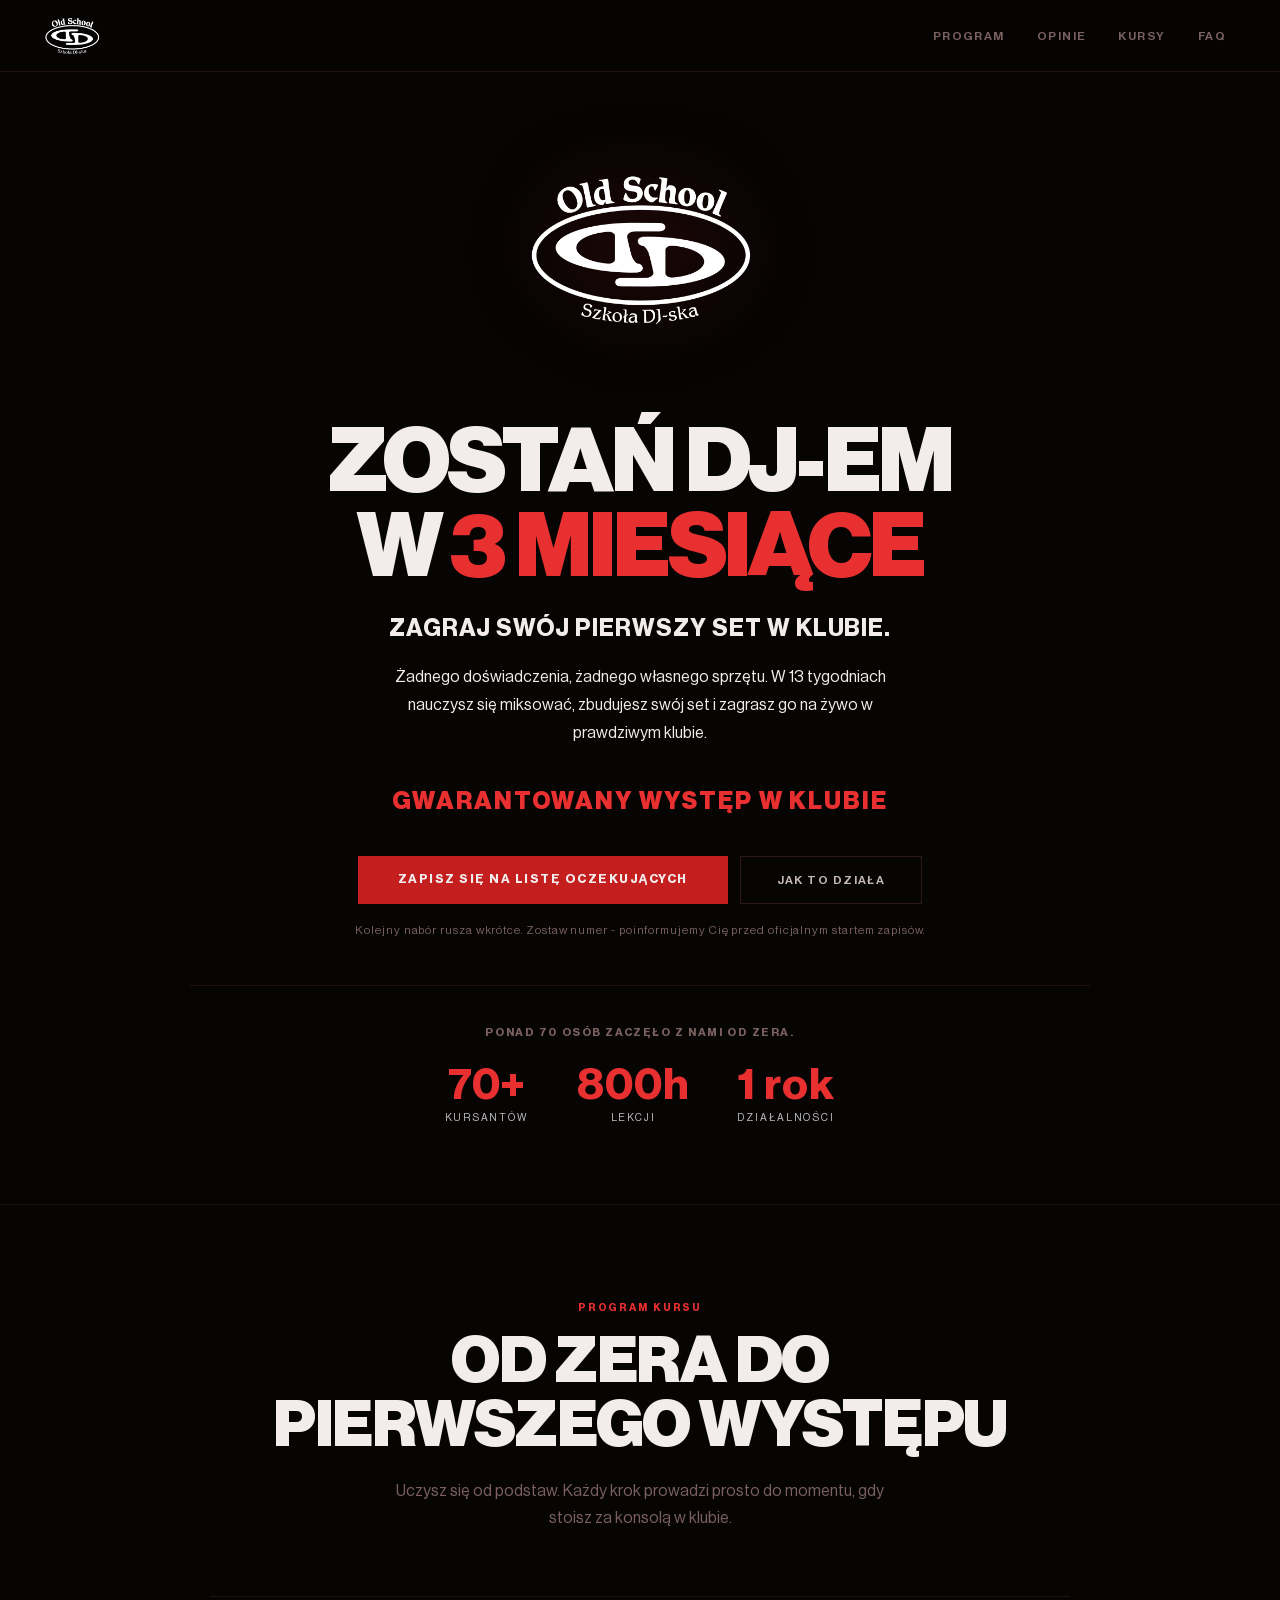
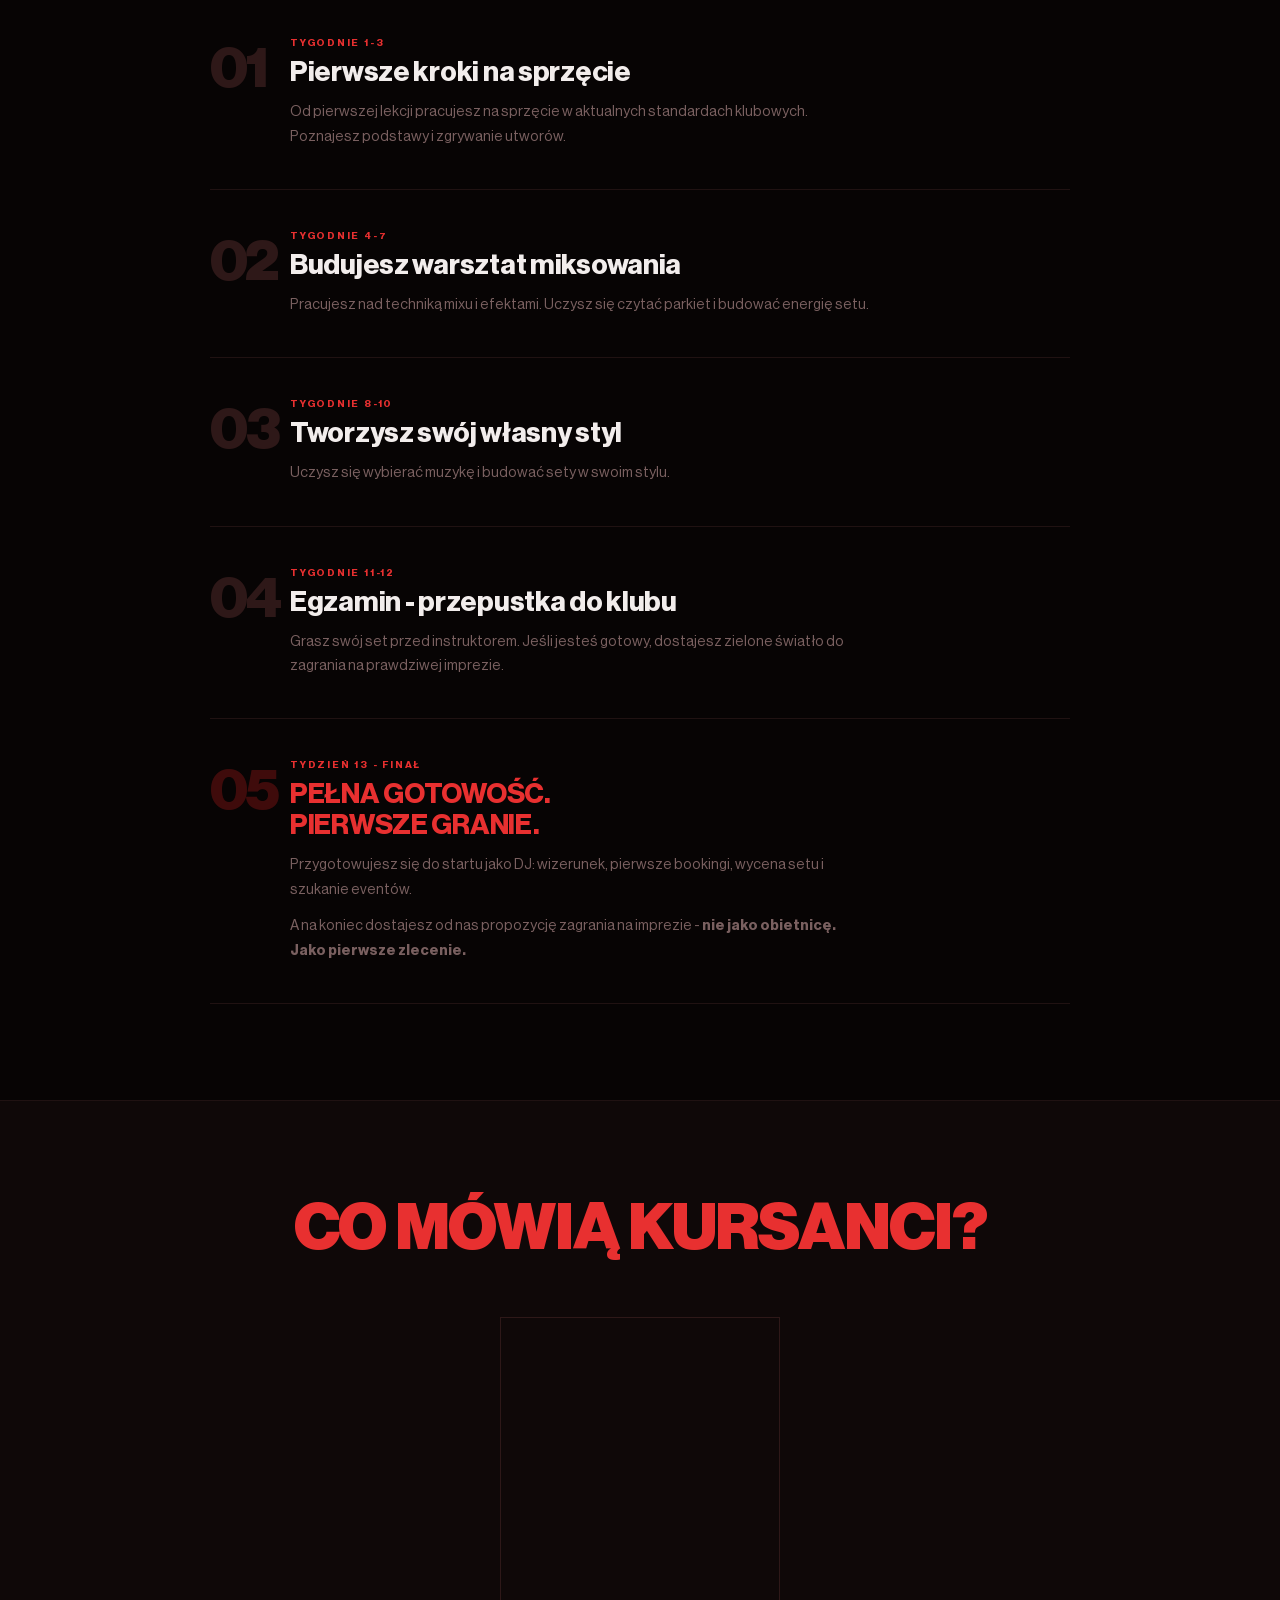
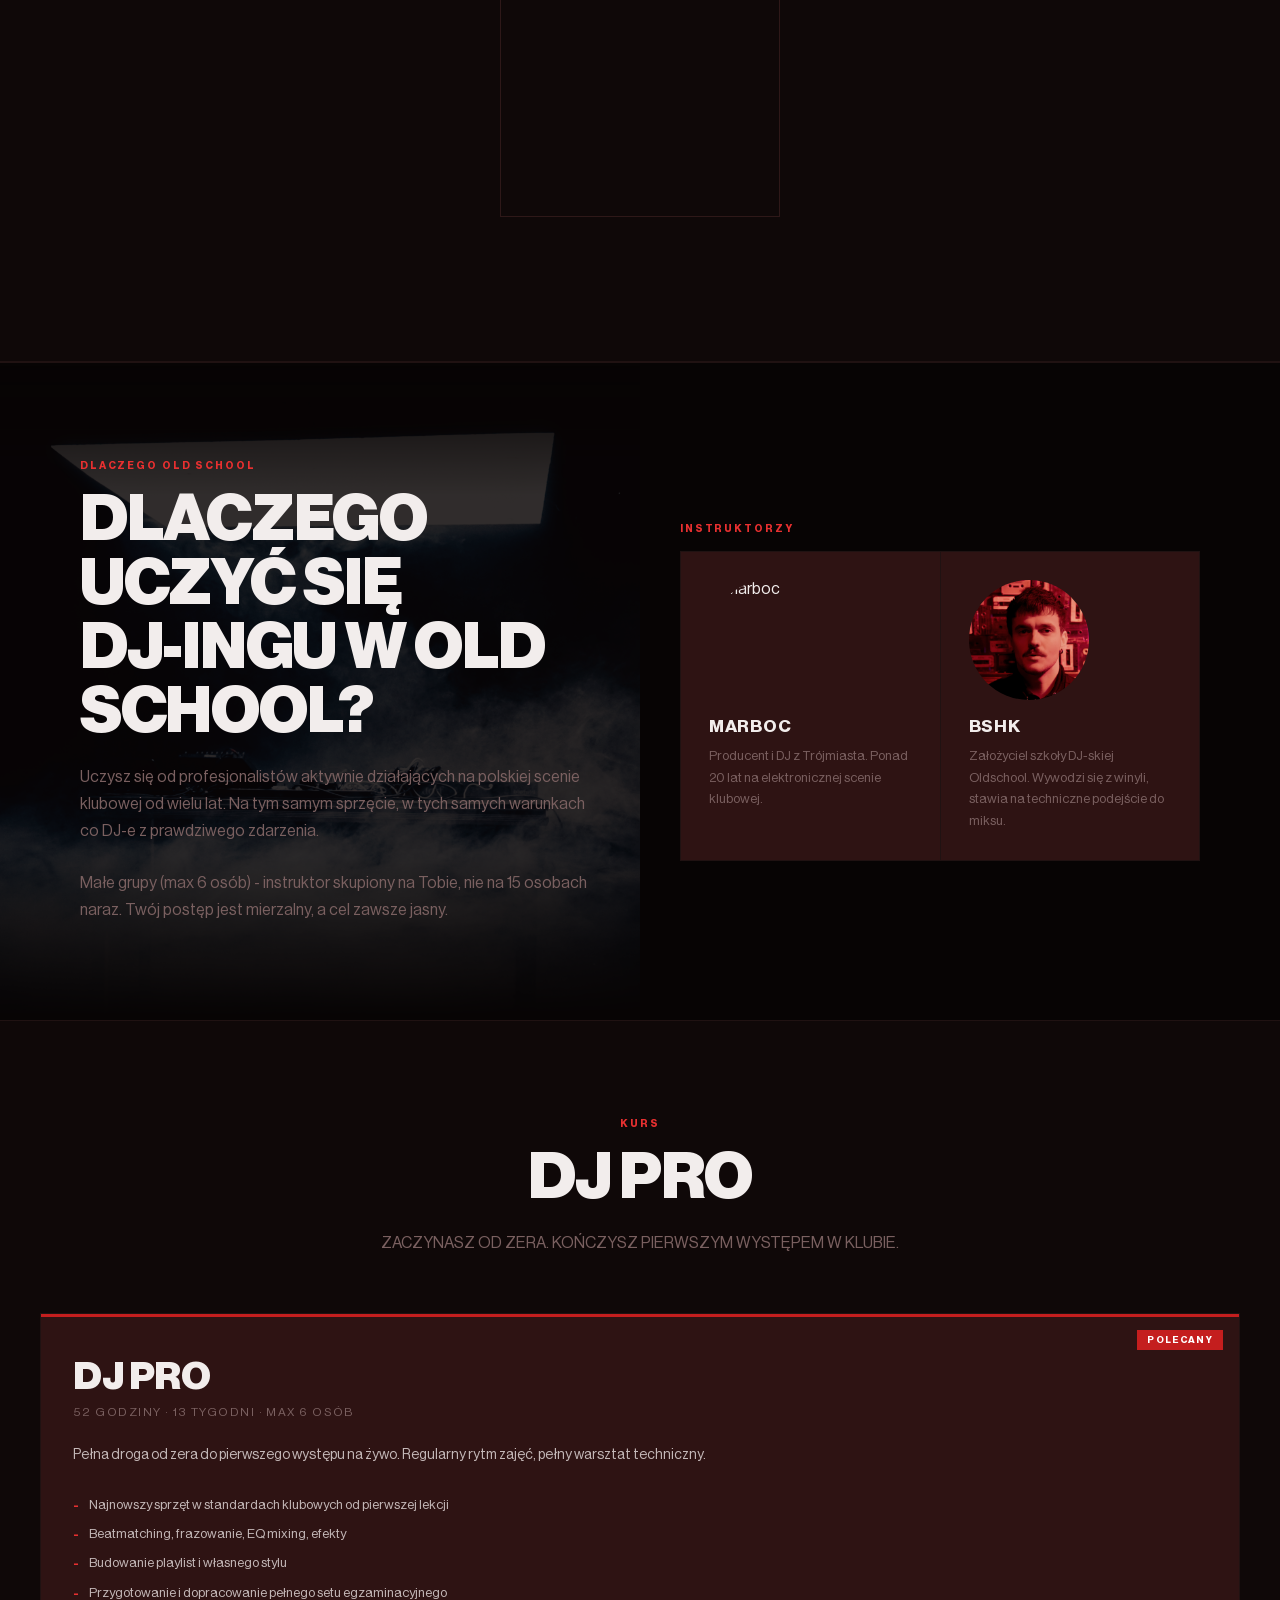
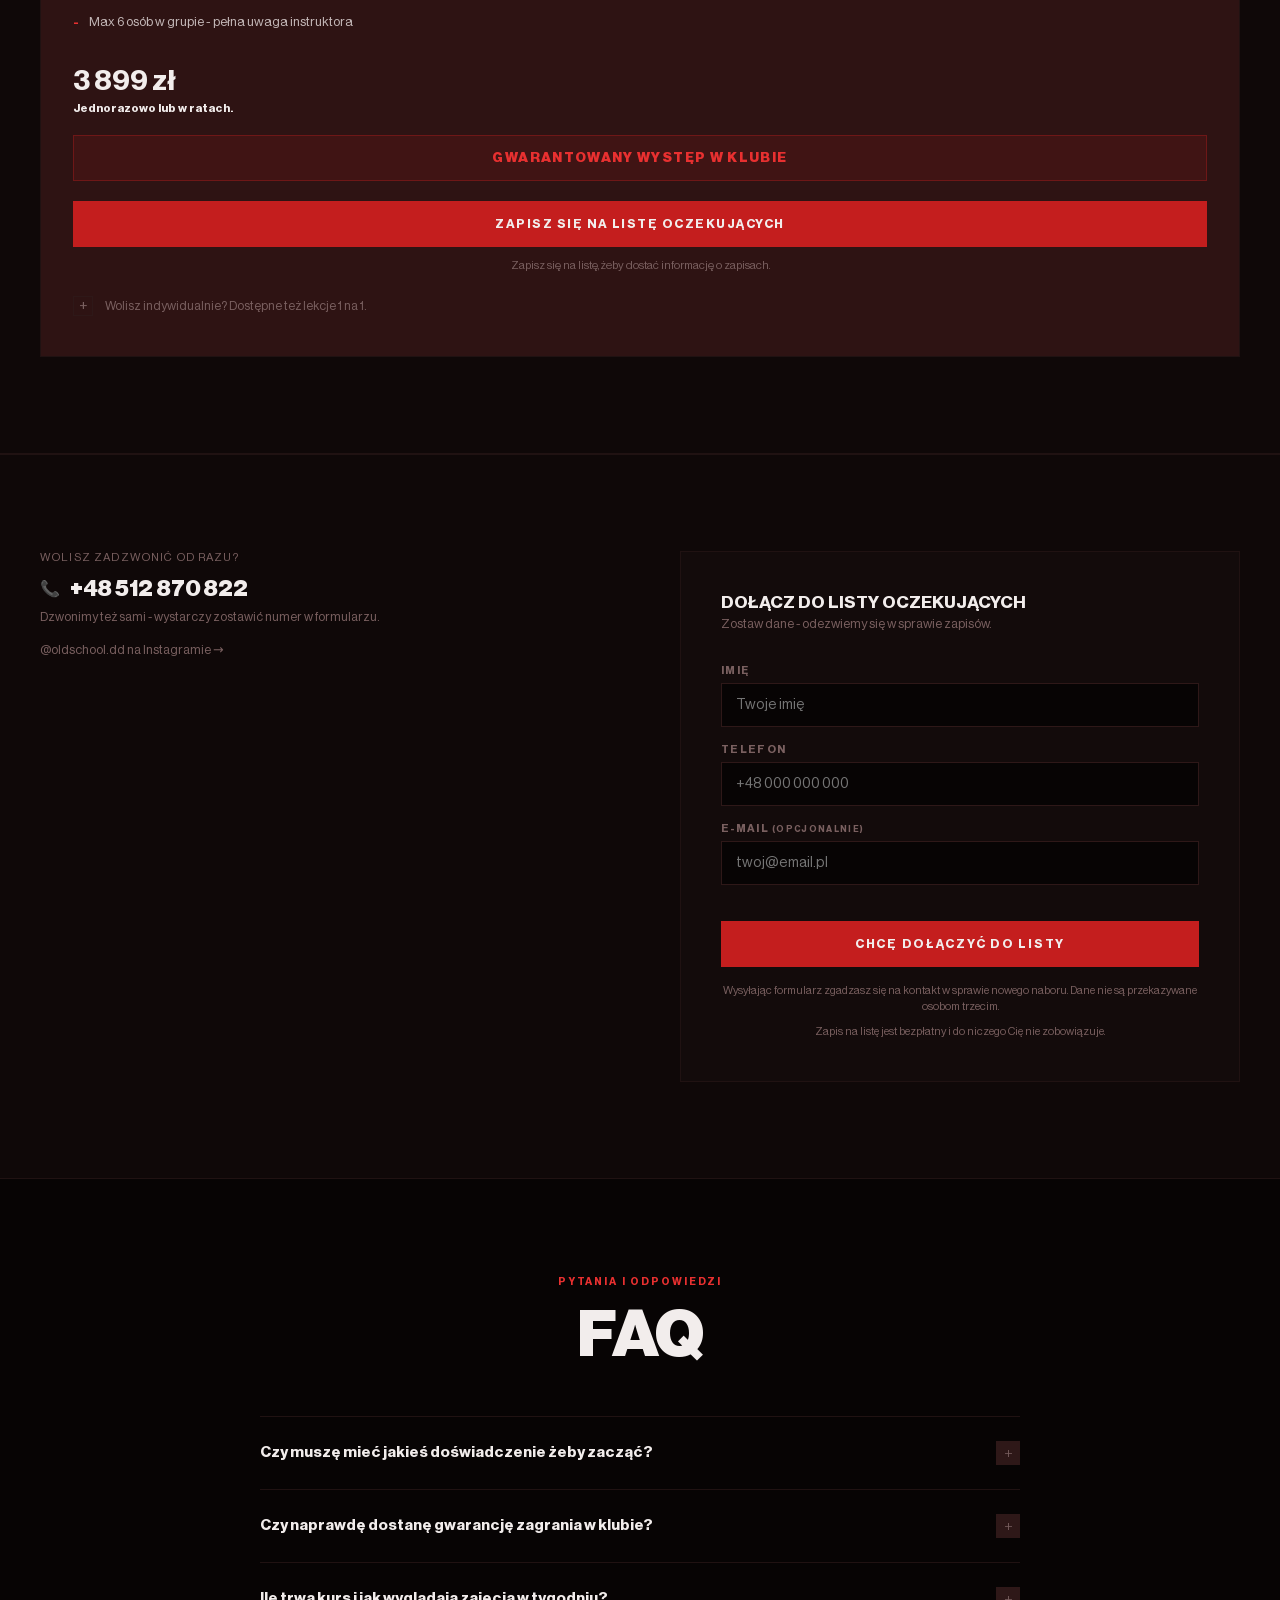
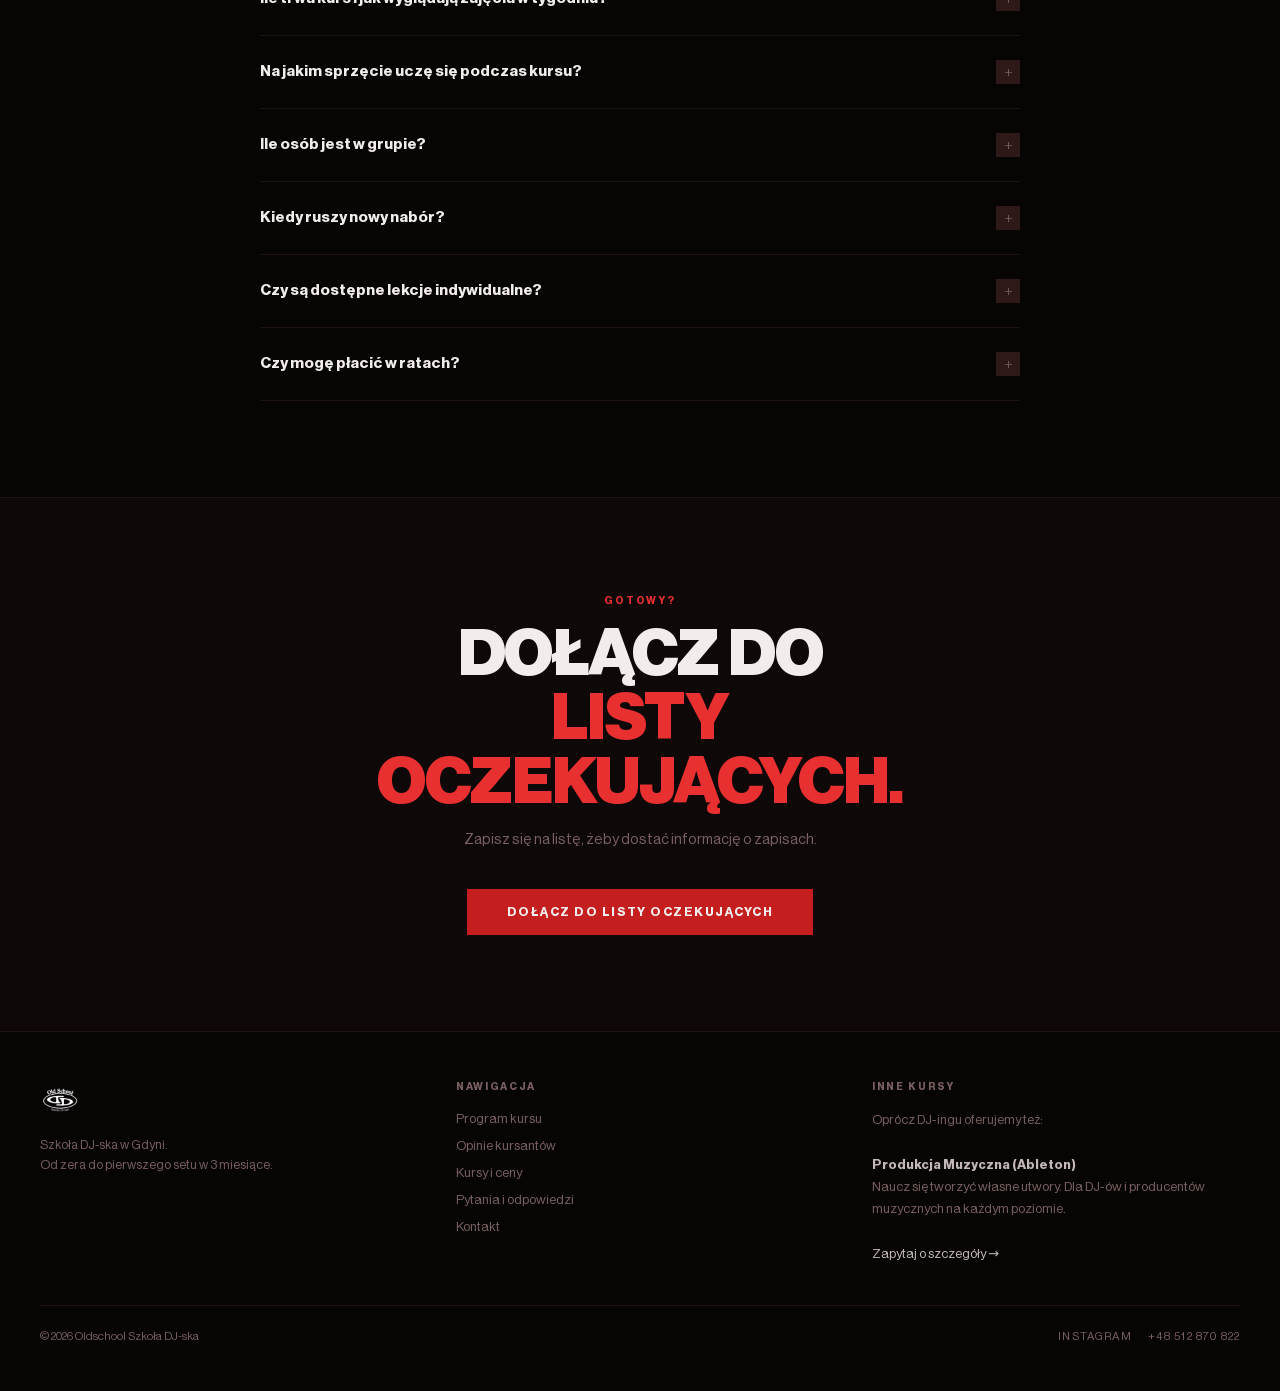
==== commit 438cd16b: "v10 - usunięcie sekcji nigdy nie grałeś, nowy nagłówek programu" ====
--- a/index-new.html
+++ b/index-new.html
@@ -1650,8 +1650,8 @@
     <div class="section-wrap">
       <div class="journey-header">
         <p class="section-label">Program kursu</p>
-        <h2 class="section-title">OD ZERA DO<br>PIERWSZEGO SETU</h2>
-        <p class="section-desc">Nie uczysz się teorii na sucho. Każdy krok prowadzi prosto do momentu, gdy stoisz za konsolą w klubie.</p>
+        <h2 class="section-title">OD ZERA DO<br>PIERWSZEGO WYSTĘPU</h2>
+        <p class="section-desc">Uczysz się od podstaw. Każdy krok prowadzi prosto do momentu, gdy stoisz za konsolą w klubie.</p>
       </div>
 
       <div class="steps-list">
@@ -1748,33 +1748,6 @@
     </div>
   </section>
 
-  <!-- NIGDY NIE GRAŁEŚ -->
-  <section id="nigdy">
-    <div class="section-wrap">
-      <div class="nigdy-inner">
-        <p class="section-label">Dla kogo jest kurs</p>
-        <h2 class="nigdy-title">NIGDY WCZEŚNIEJ<br>NIE GRAŁEŚ?</h2>
-        <p class="nigdy-subtitle">To nie problem. Większość naszych kursantów zaczyna od zera.</p>
-        <div class="nigdy-points">
-          <div class="nigdy-point">
-            <div class="nigdy-point-num">01</div>
-            <h4>Żadnego doświadczenia</h4>
-            <p>Kurs DJ PRO jest zaprojektowany dla osób, które nigdy nie miały styczności z konsolą. Zaczynasz od absolutnych podstaw.</p>
-          </div>
-          <div class="nigdy-point">
-            <div class="nigdy-point-num">02</div>
-            <h4>Żadnego własnego sprzętu</h4>
-            <p>Nie musisz kupować nic przed kursem ani w jego trakcie. Wszystko, czego potrzebujesz, jest na wyposażeniu szkoły.</p>
-          </div>
-          <div class="nigdy-point">
-            <div class="nigdy-point-num">03</div>
-            <h4>Żadnego "talentu muzycznego"</h4>
-            <p>DJ-ing to umiejętność, którą można się nauczyć. Wystarczy chęć ćwiczenia i regularność.</p>
-          </div>
-        </div>
-      </div>
-    </div>
-  </section>
 
   <!-- COURSES -->
   <section id="courses">
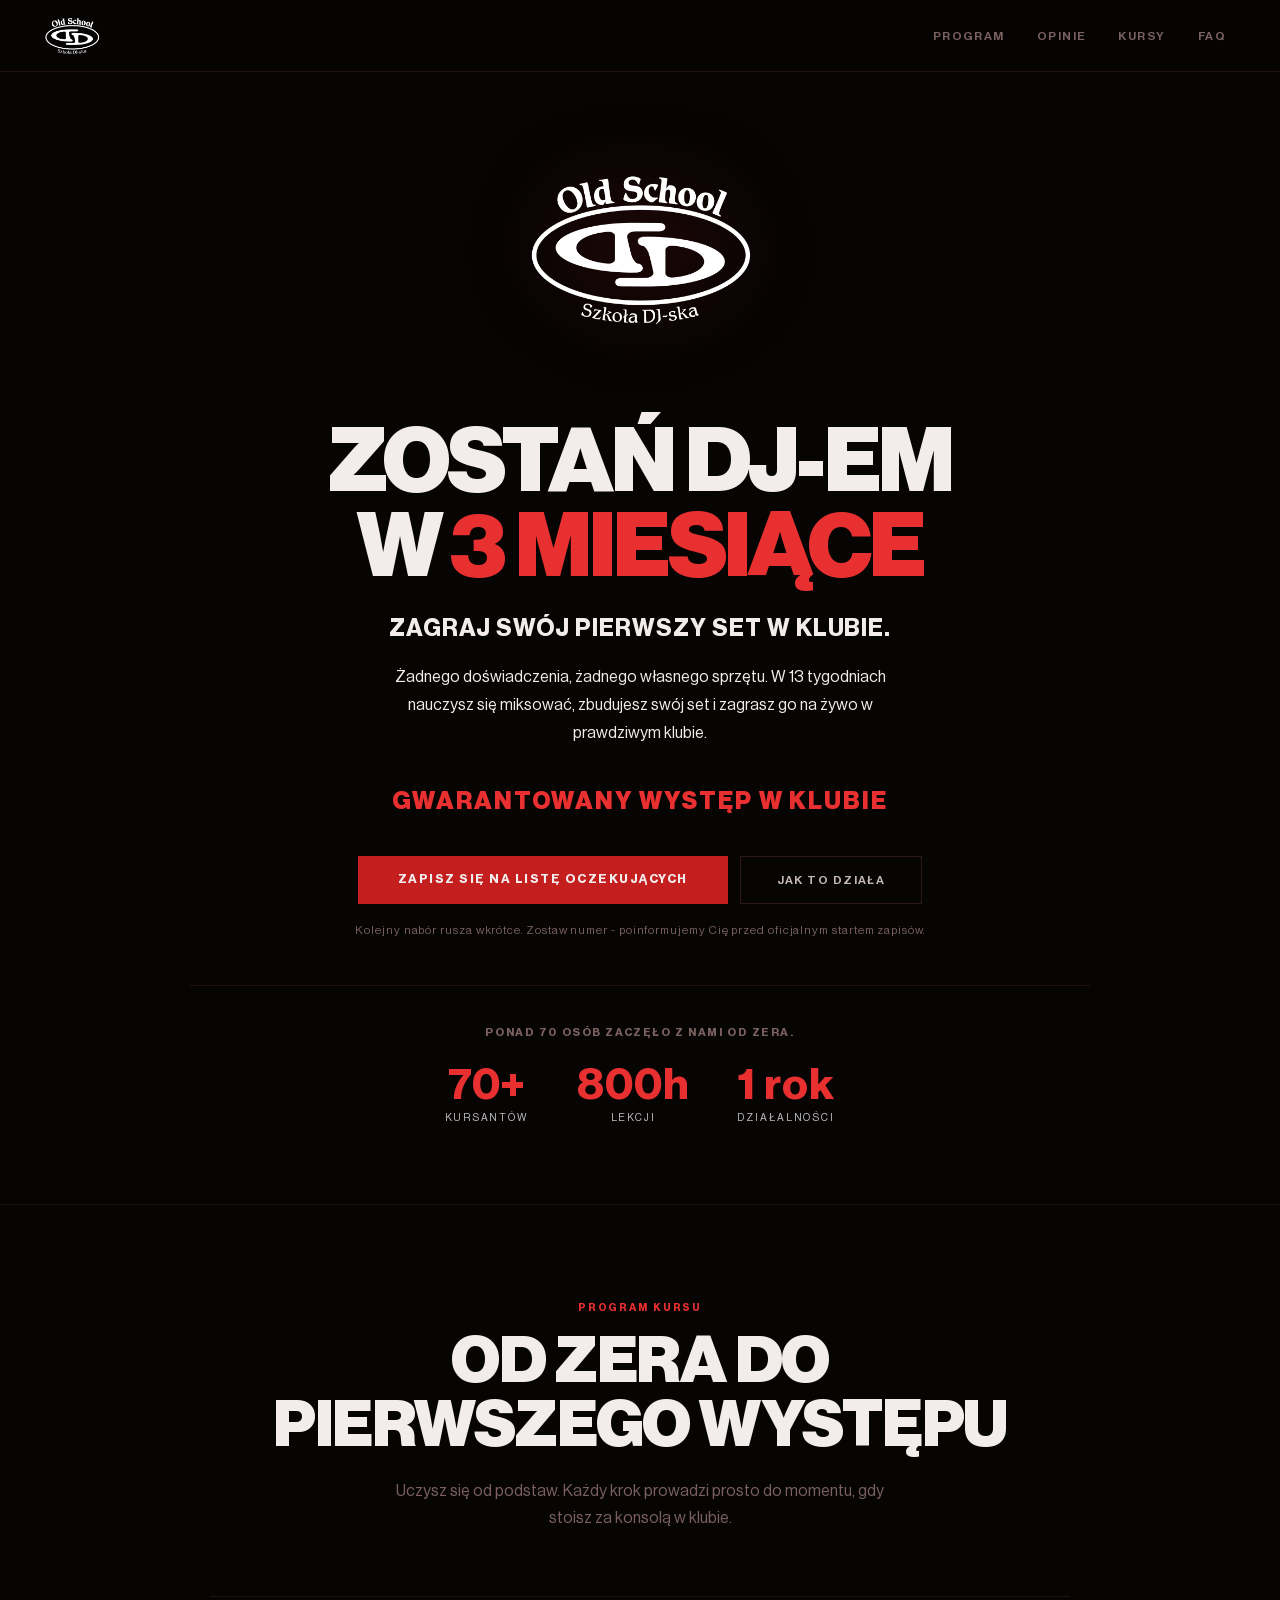
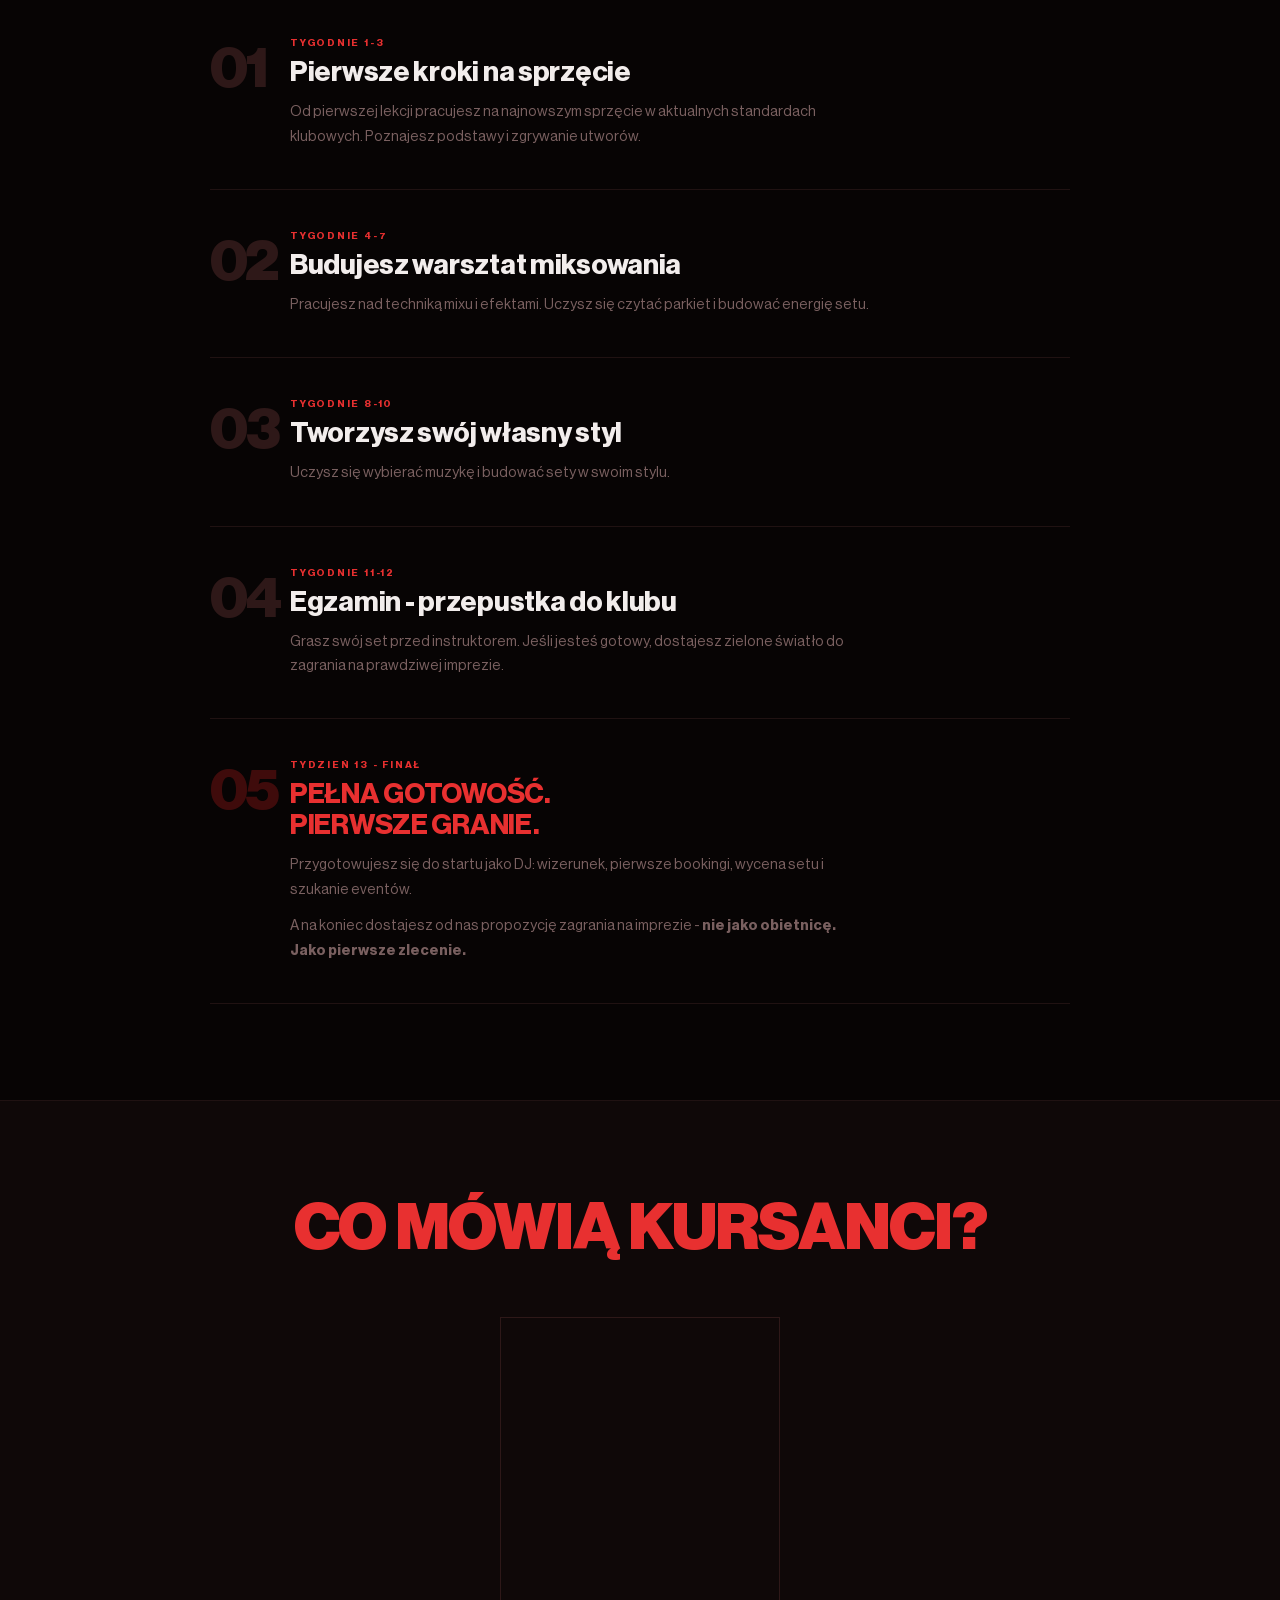
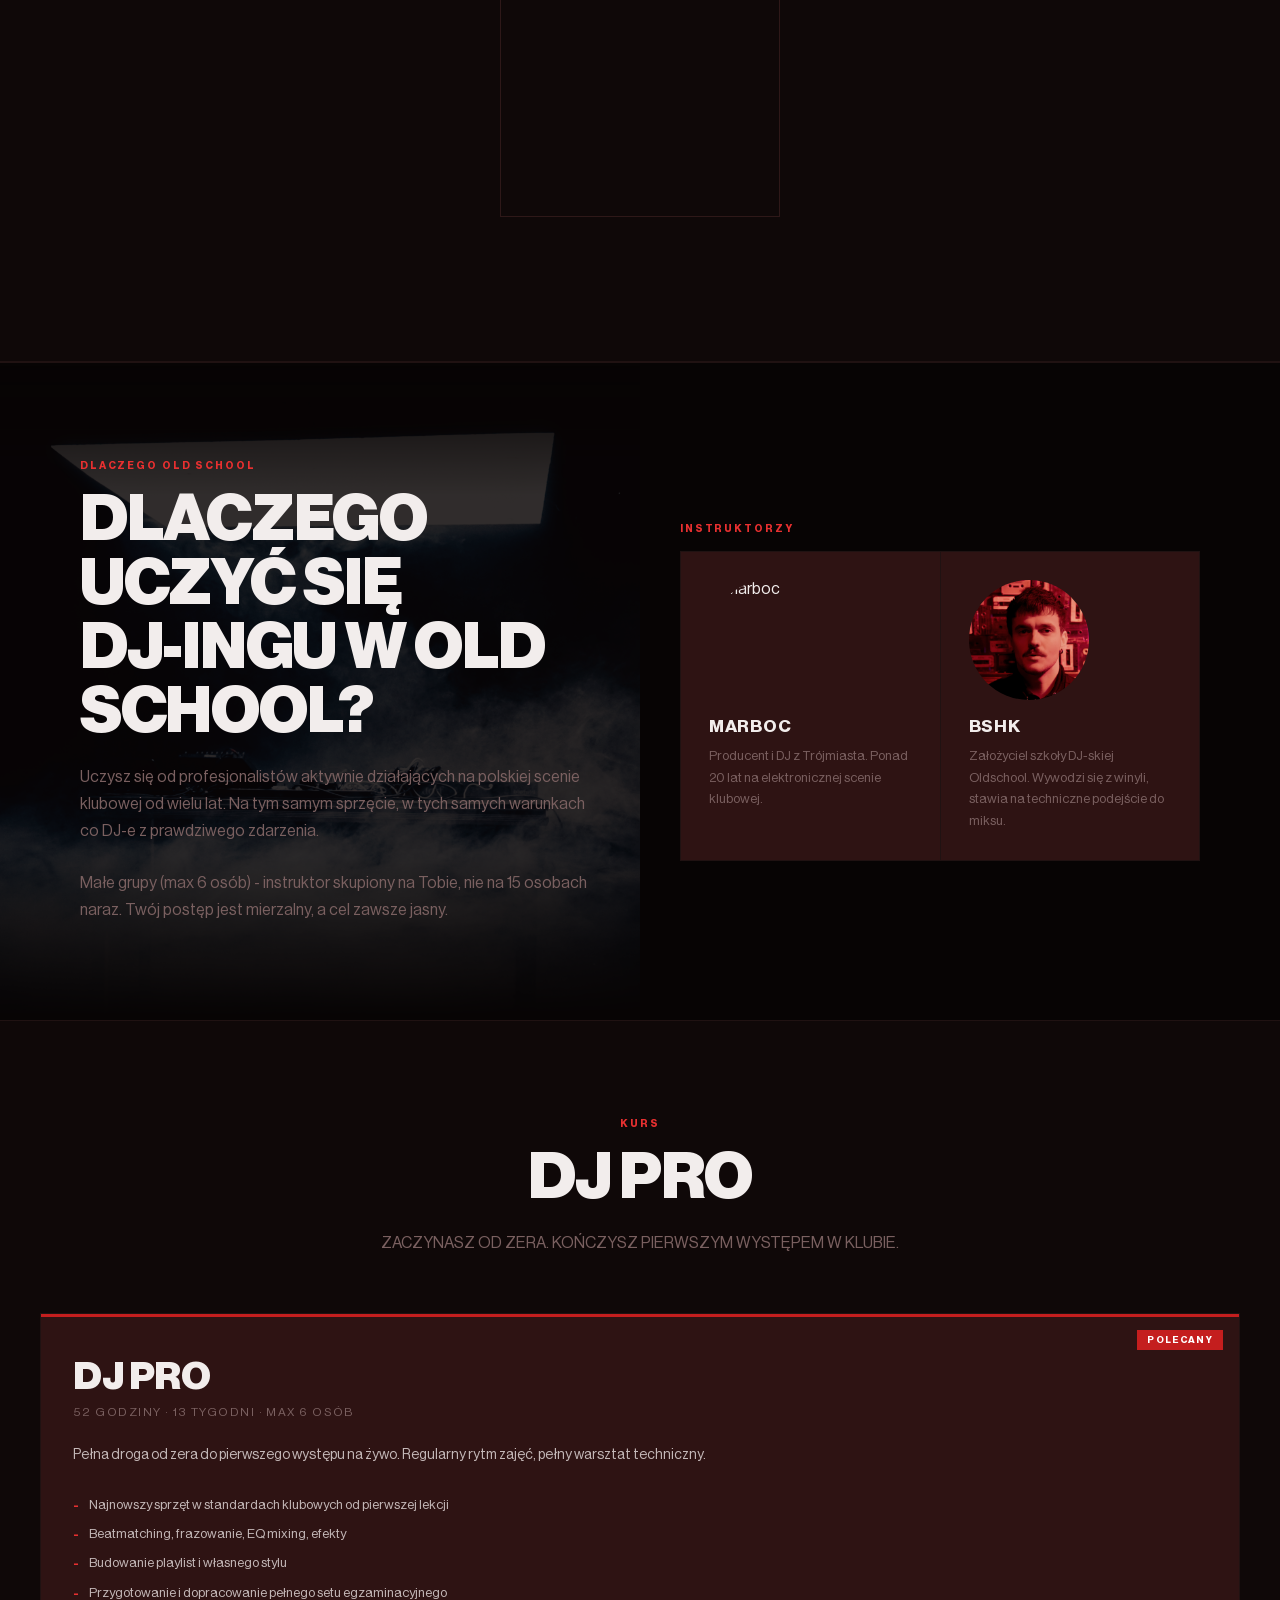
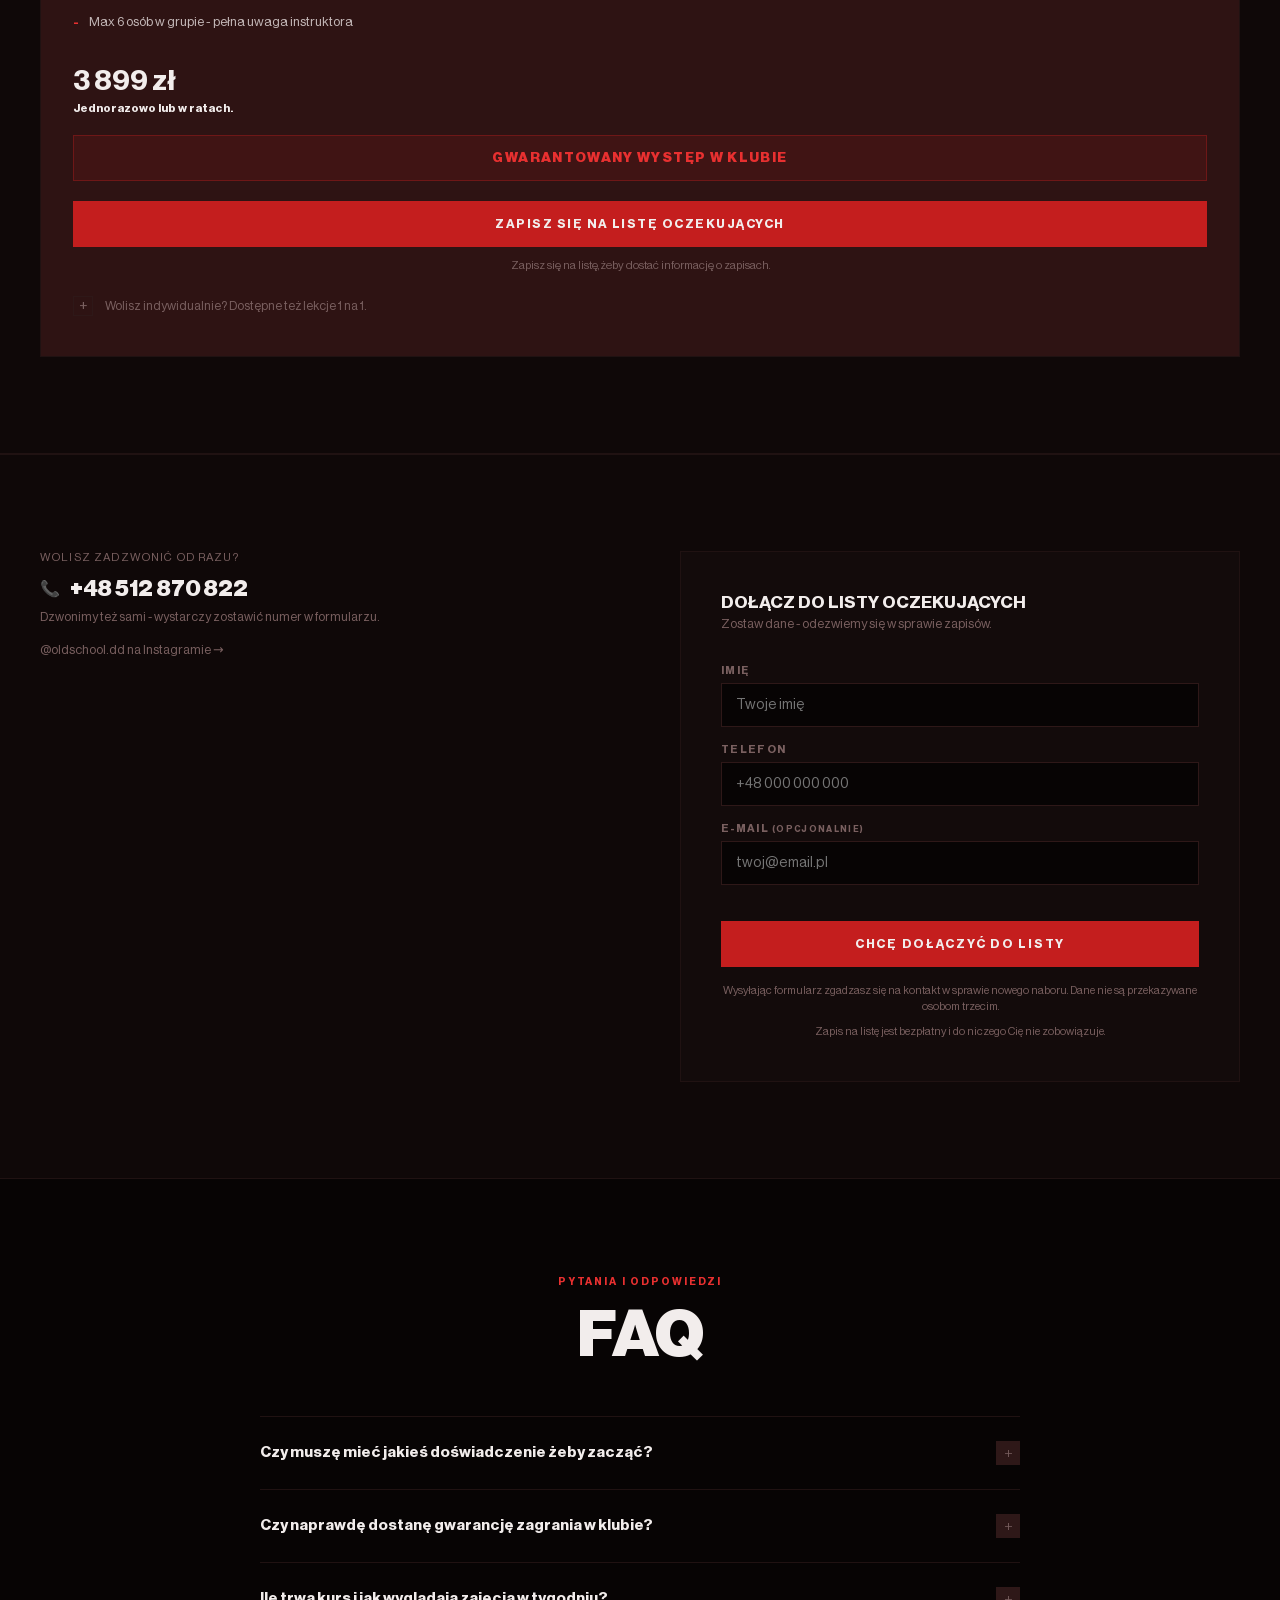
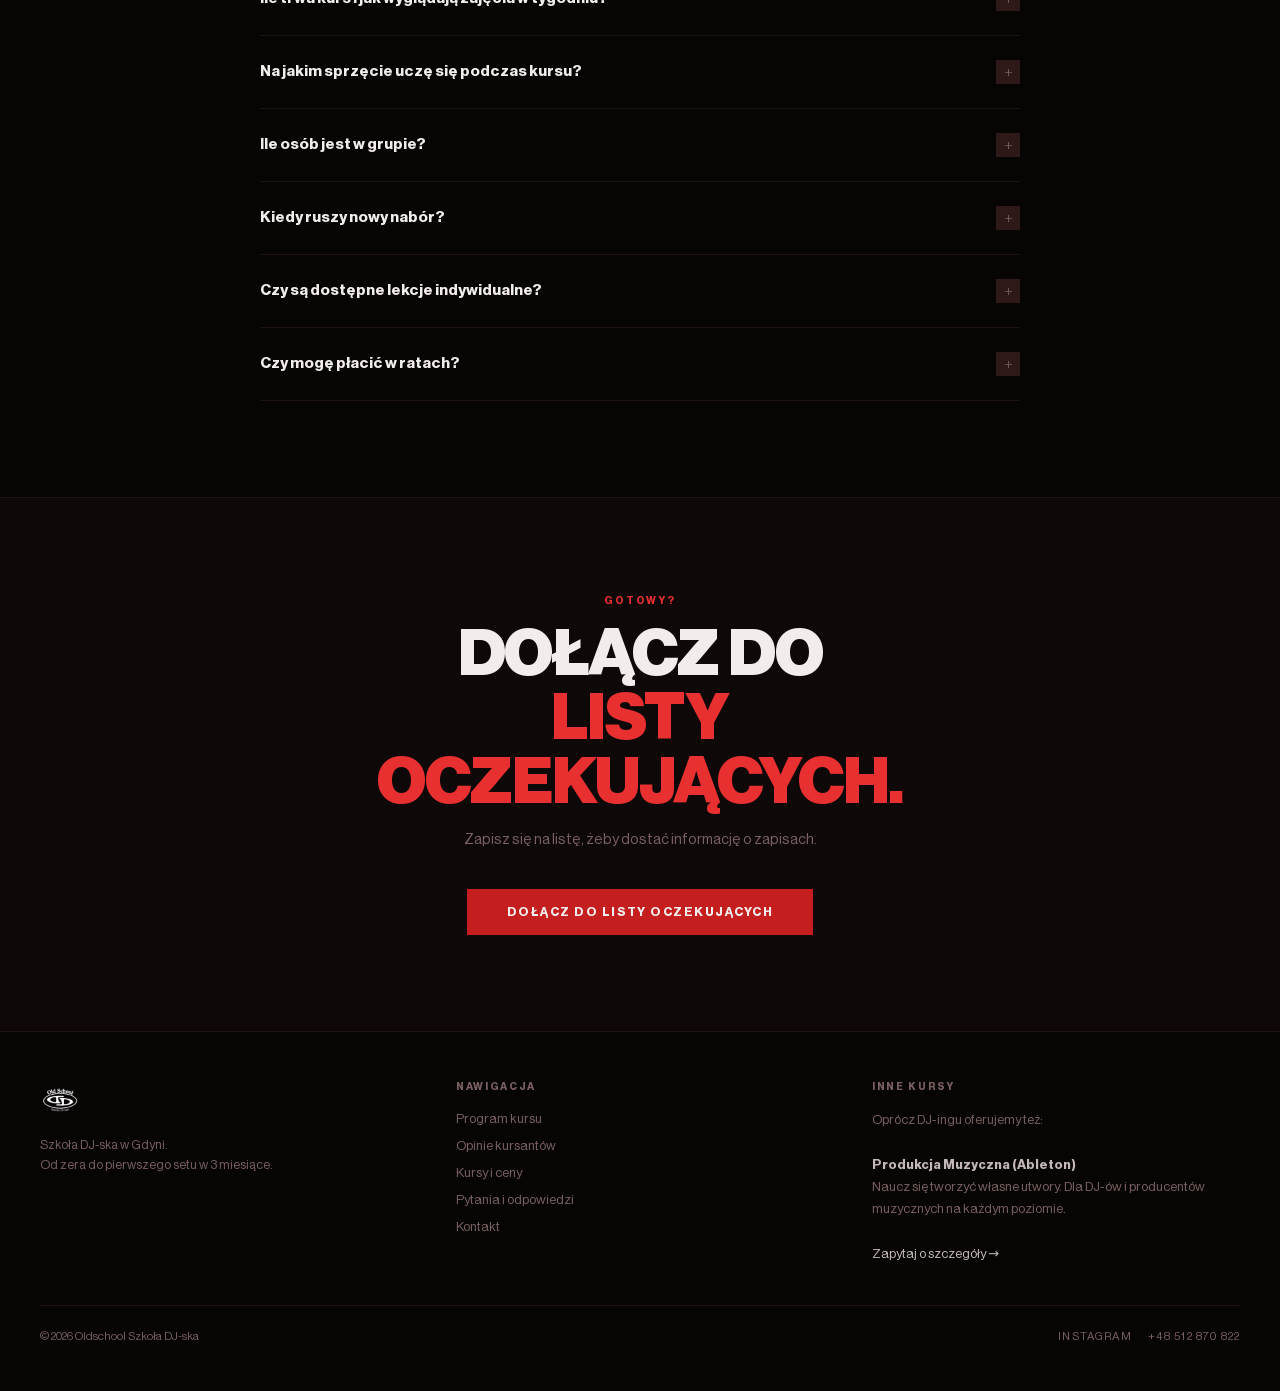
==== commit 91eff36b: "v11 - korekta kroku 01" ====
--- a/index-new.html
+++ b/index-new.html
@@ -1660,7 +1660,7 @@
           <div class="step-body">
             <div class="step-tag">Tygodnie 1-3</div>
             <h3 class="step-title">Pierwsze kroki na sprzęcie</h3>
-            <p class="step-desc">Od pierwszej lekcji pracujesz na sprzęcie w aktualnych standardach klubowych. Poznajesz podstawy i zgrywanie utworów.</p>
+            <p class="step-desc">Od pierwszej lekcji pracujesz na najnowszym sprzęcie w aktualnych standardach klubowych. Poznajesz podstawy i zgrywanie utworów.</p>
           </div>
         </div>
         <div class="step-item">
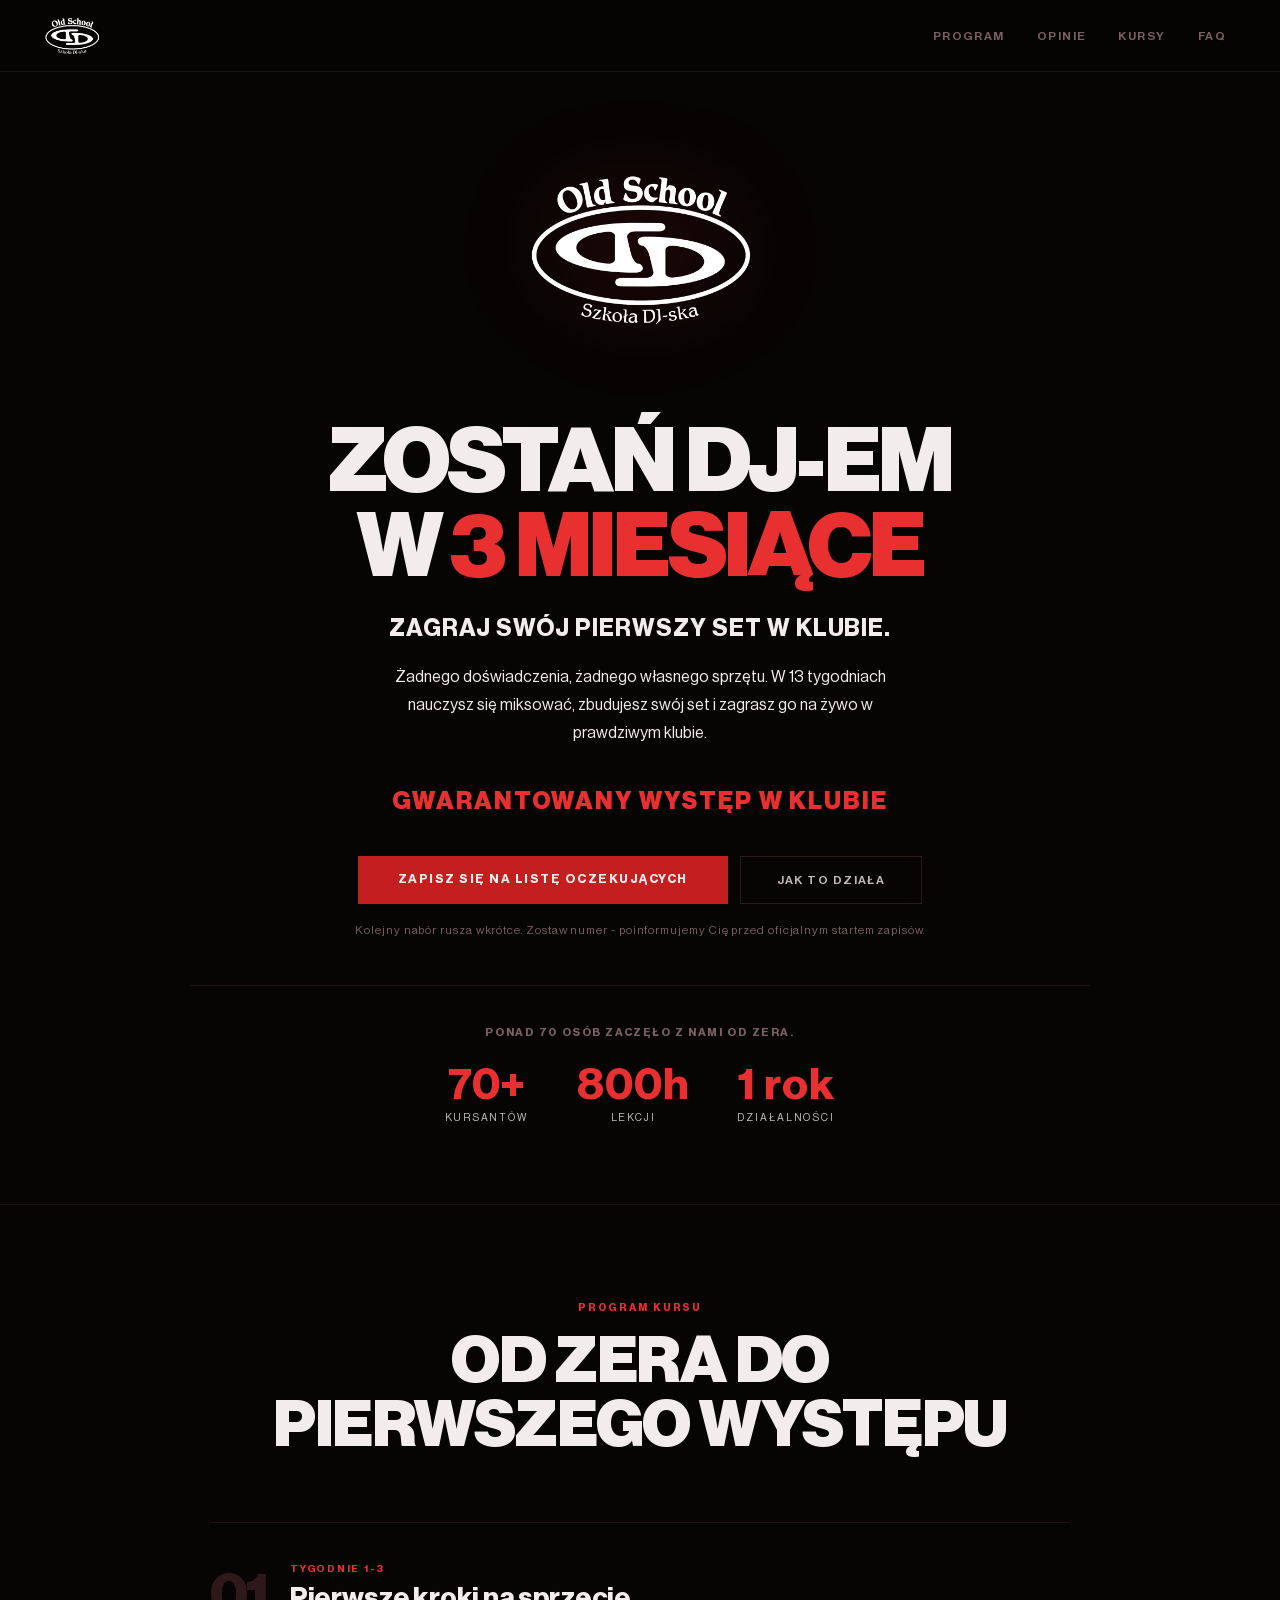
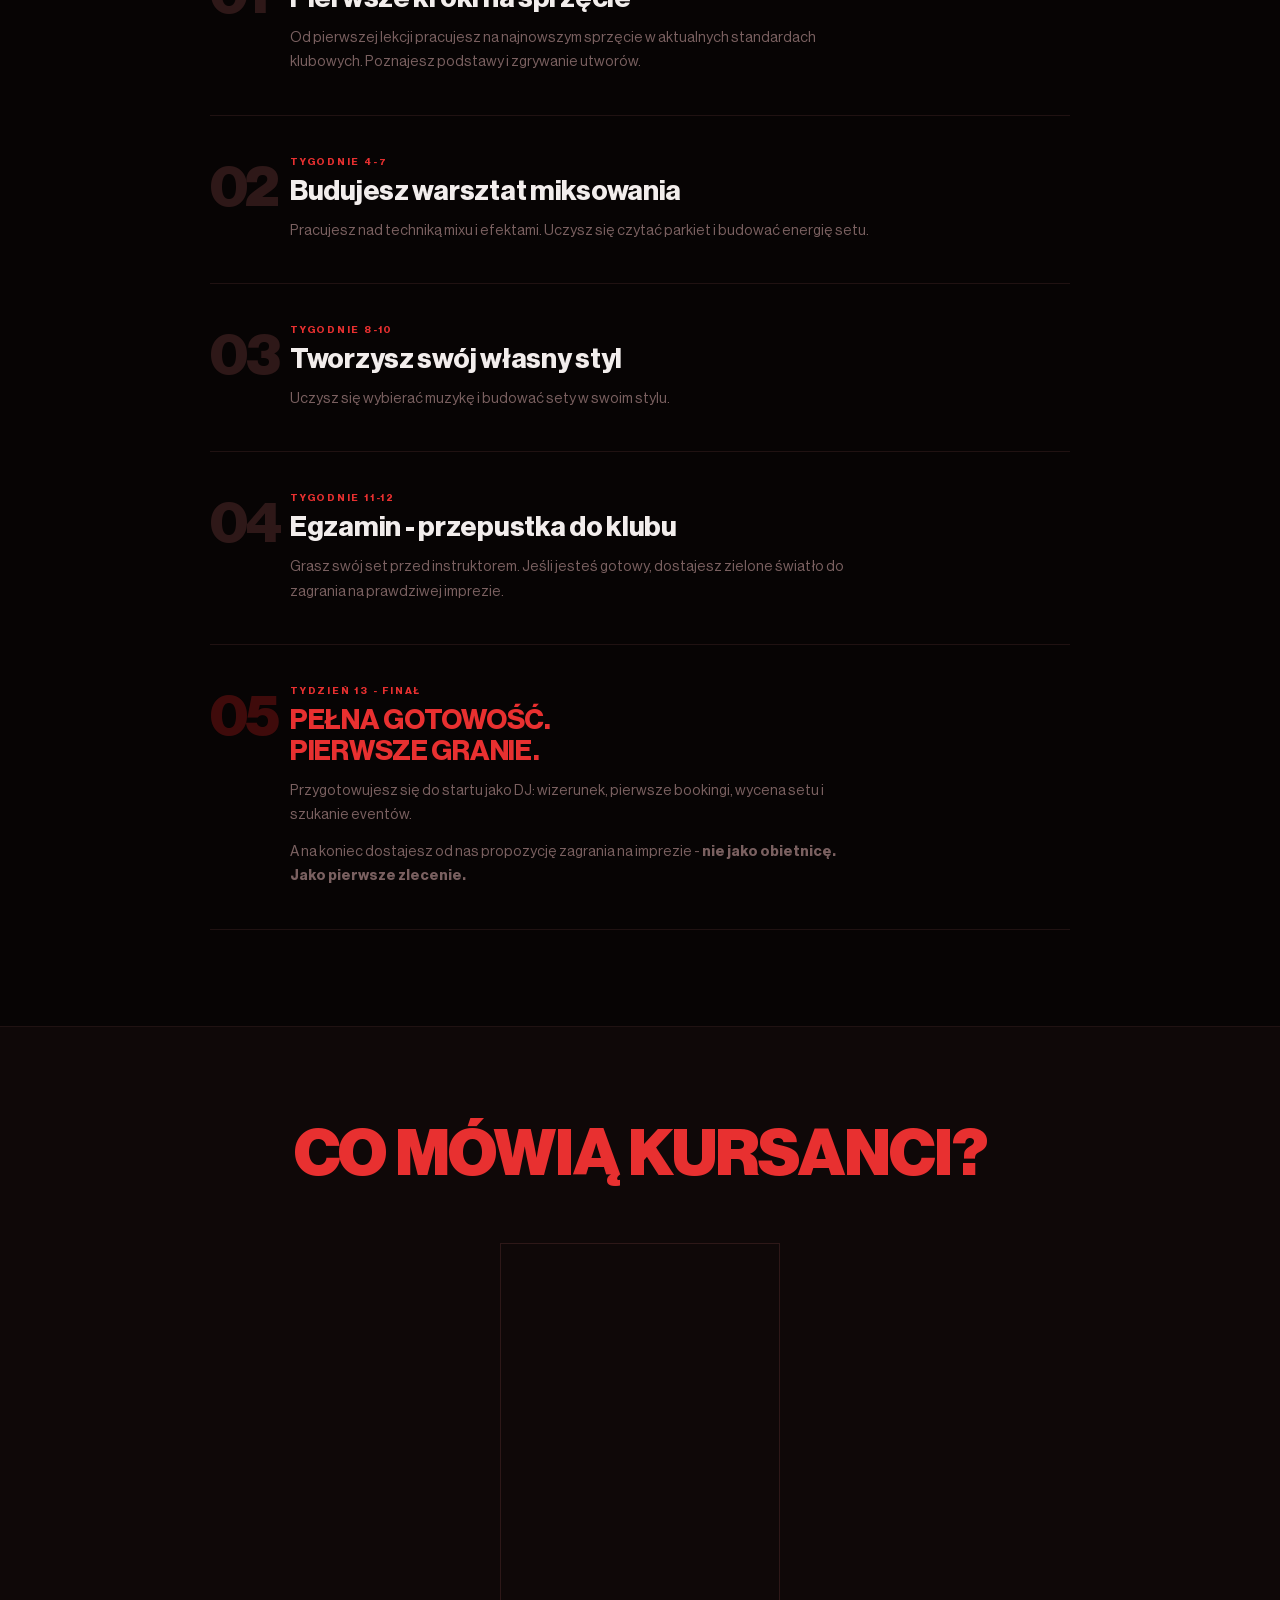
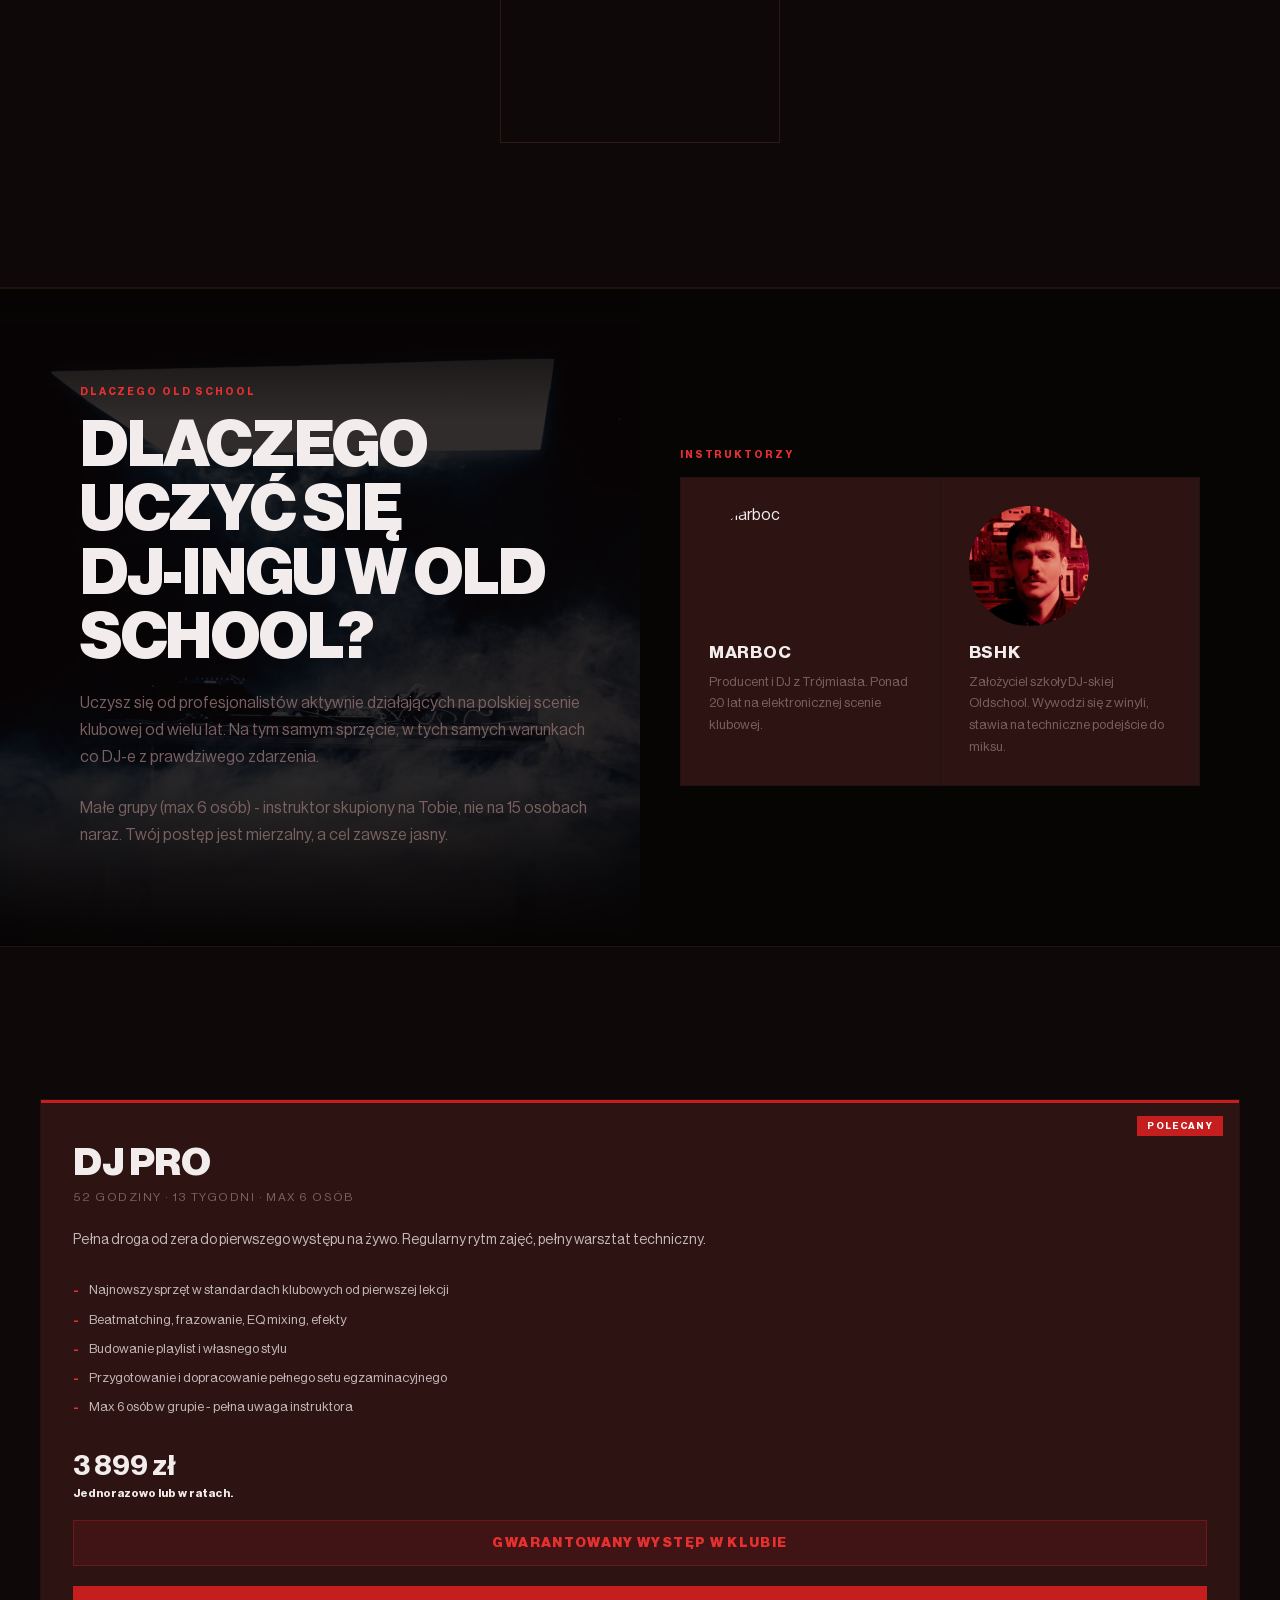
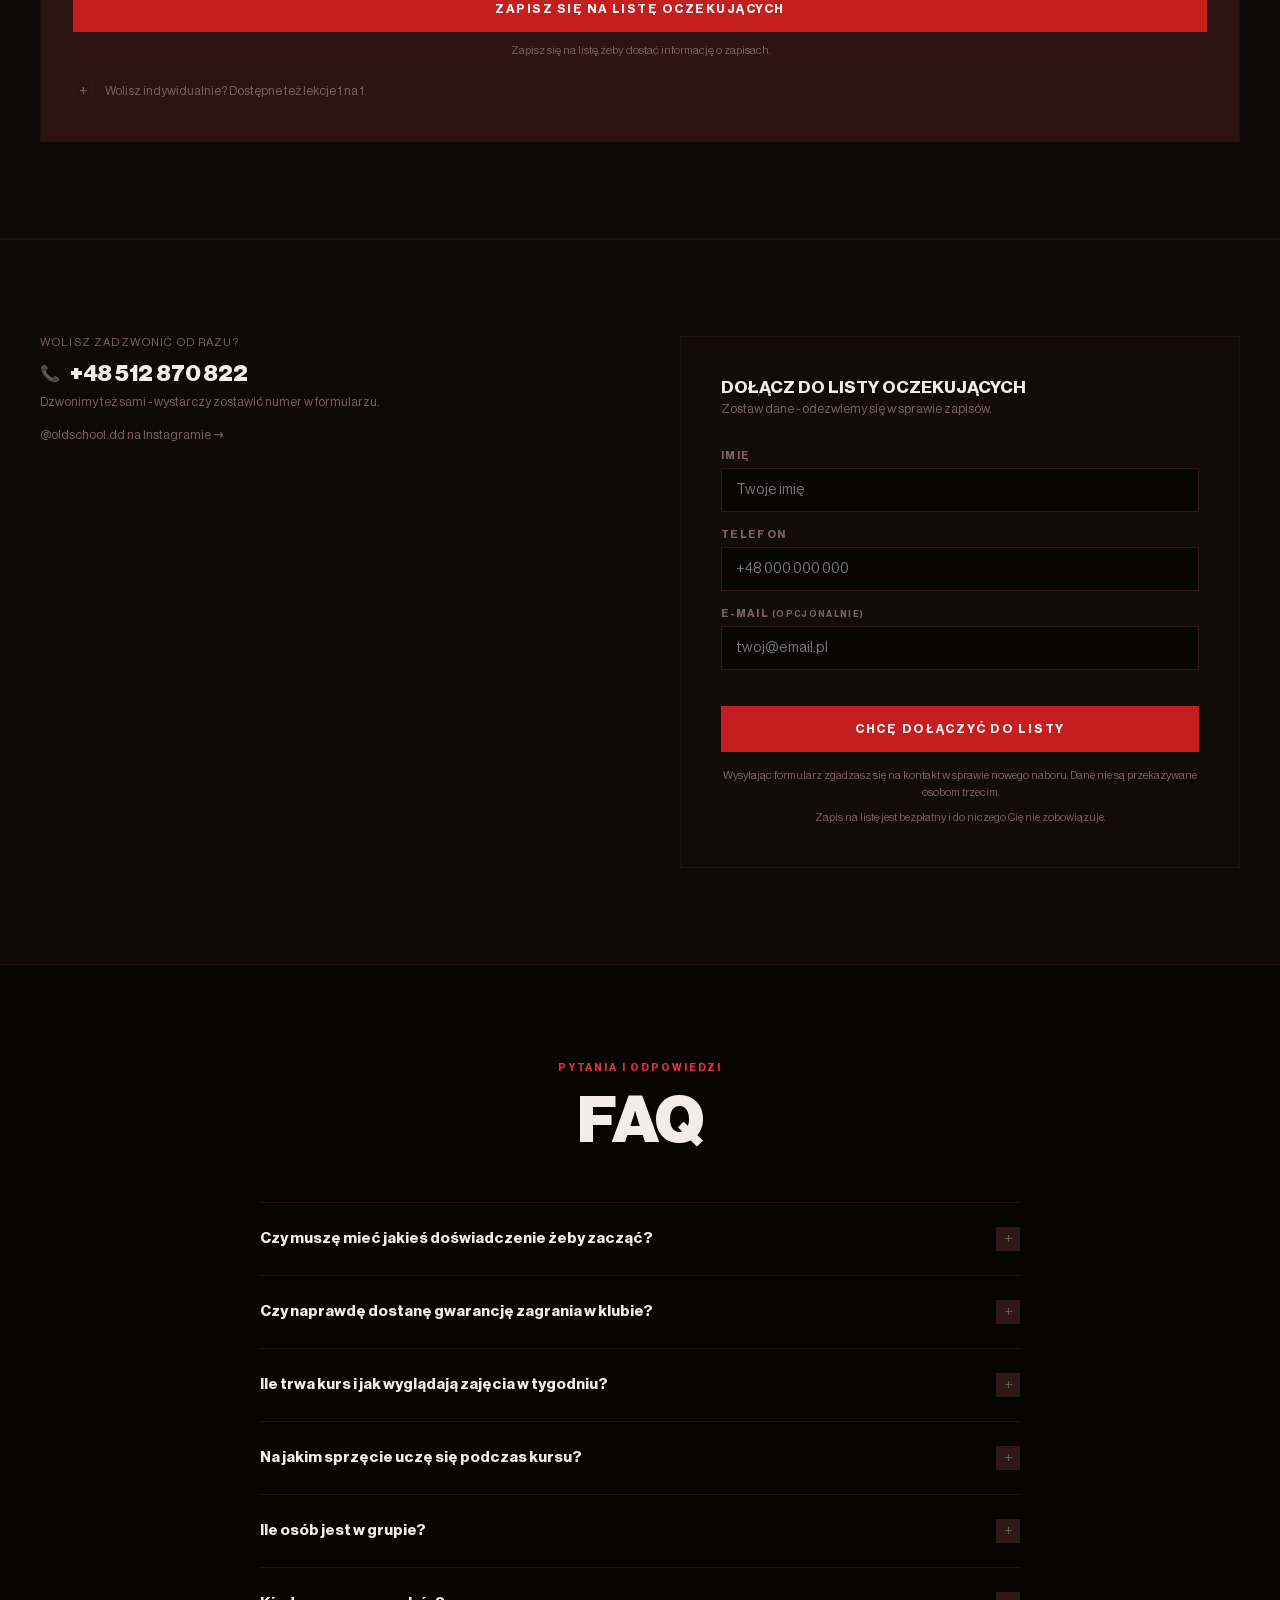
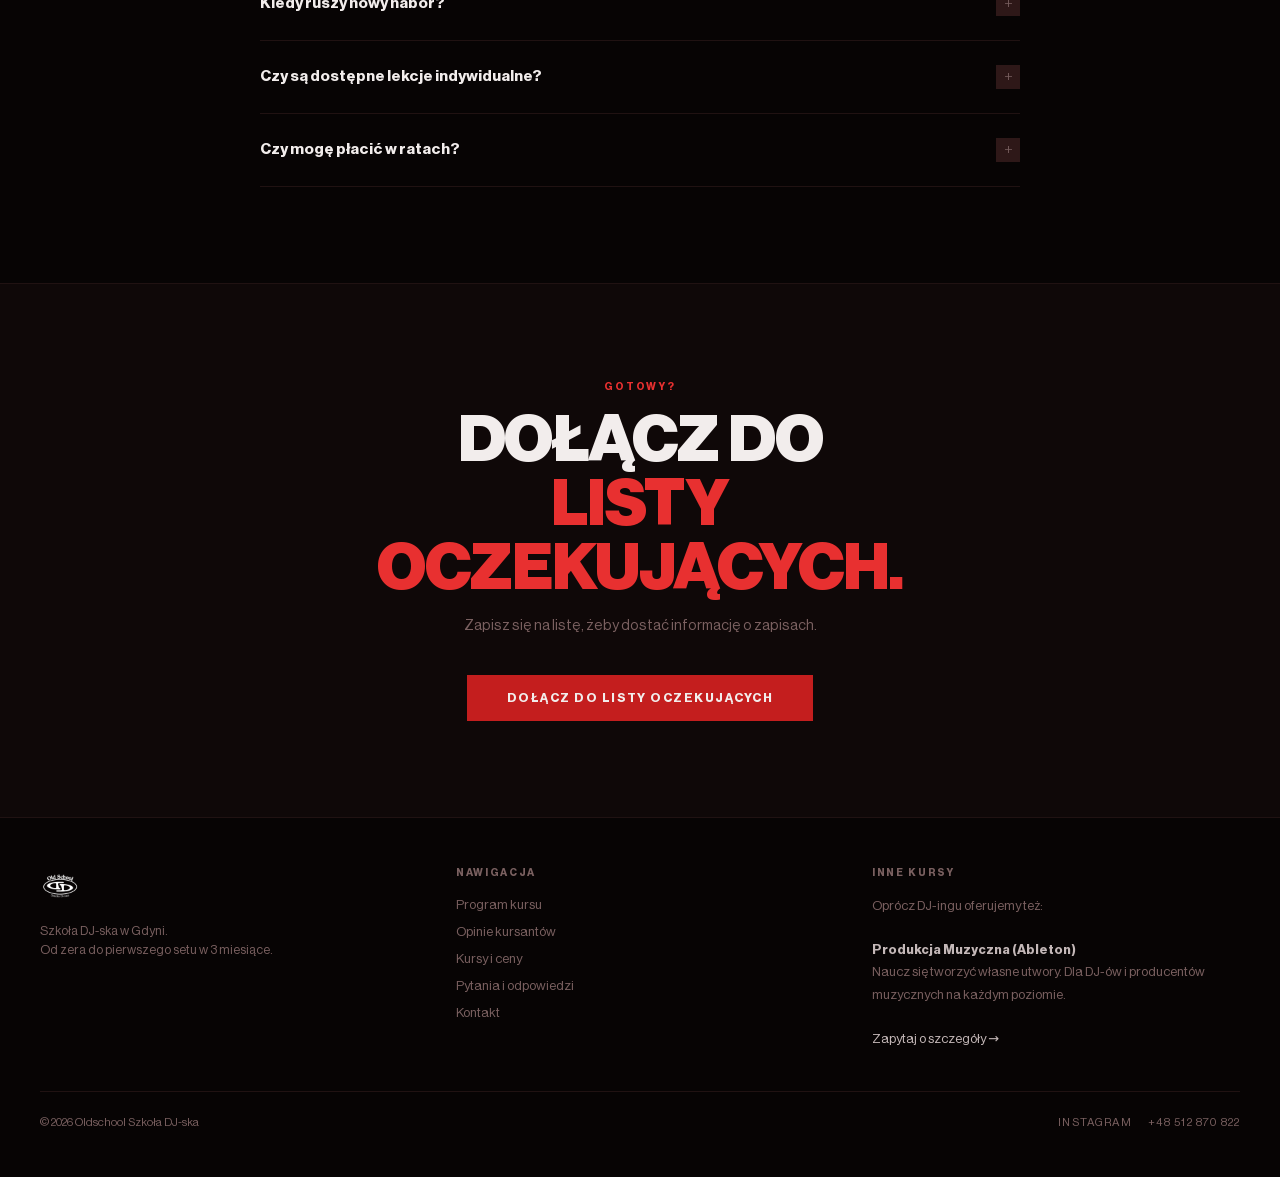
==== commit 5ad3f00c: "Remove journey section-desc, courses header and subtitle" ====
--- a/index-new.html
+++ b/index-new.html
@@ -1651,7 +1651,6 @@
       <div class="journey-header">
         <p class="section-label">Program kursu</p>
         <h2 class="section-title">OD ZERA DO<br>PIERWSZEGO WYSTĘPU</h2>
-        <p class="section-desc">Uczysz się od podstaw. Każdy krok prowadzi prosto do momentu, gdy stoisz za konsolą w klubie.</p>
       </div>
 
       <div class="steps-list">
@@ -1754,9 +1753,6 @@
     <div class="section-full">
       <div class="section-inner">
         <div class="courses-header">
-          <p class="section-label">Kurs</p>
-          <h2 class="section-title">DJ PRO</h2>
-          <p class="section-desc" style="margin: 0 auto; text-align:center;">ZACZYNASZ OD ZERA. KOŃCZYSZ PIERWSZYM WYSTĘPEM W KLUBIE.</p>
         </div>
 
         <div class="courses-layout">
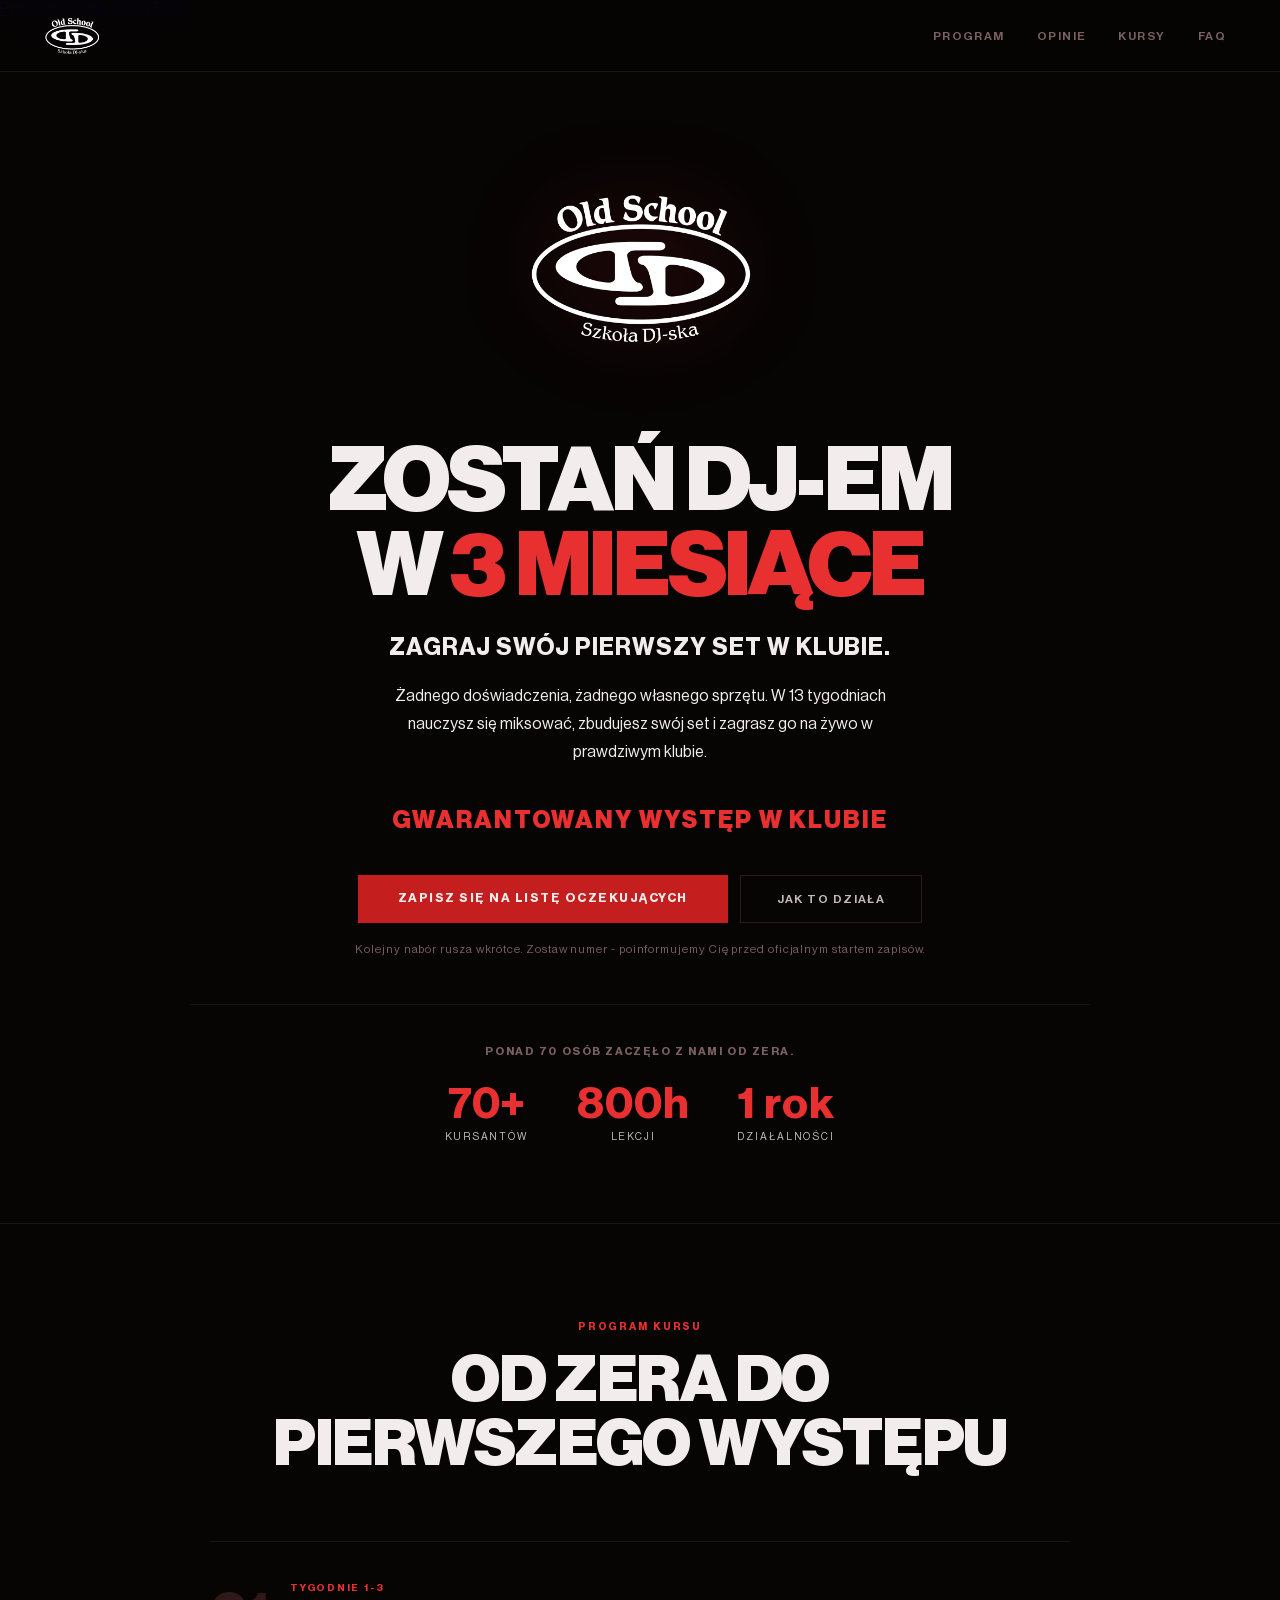
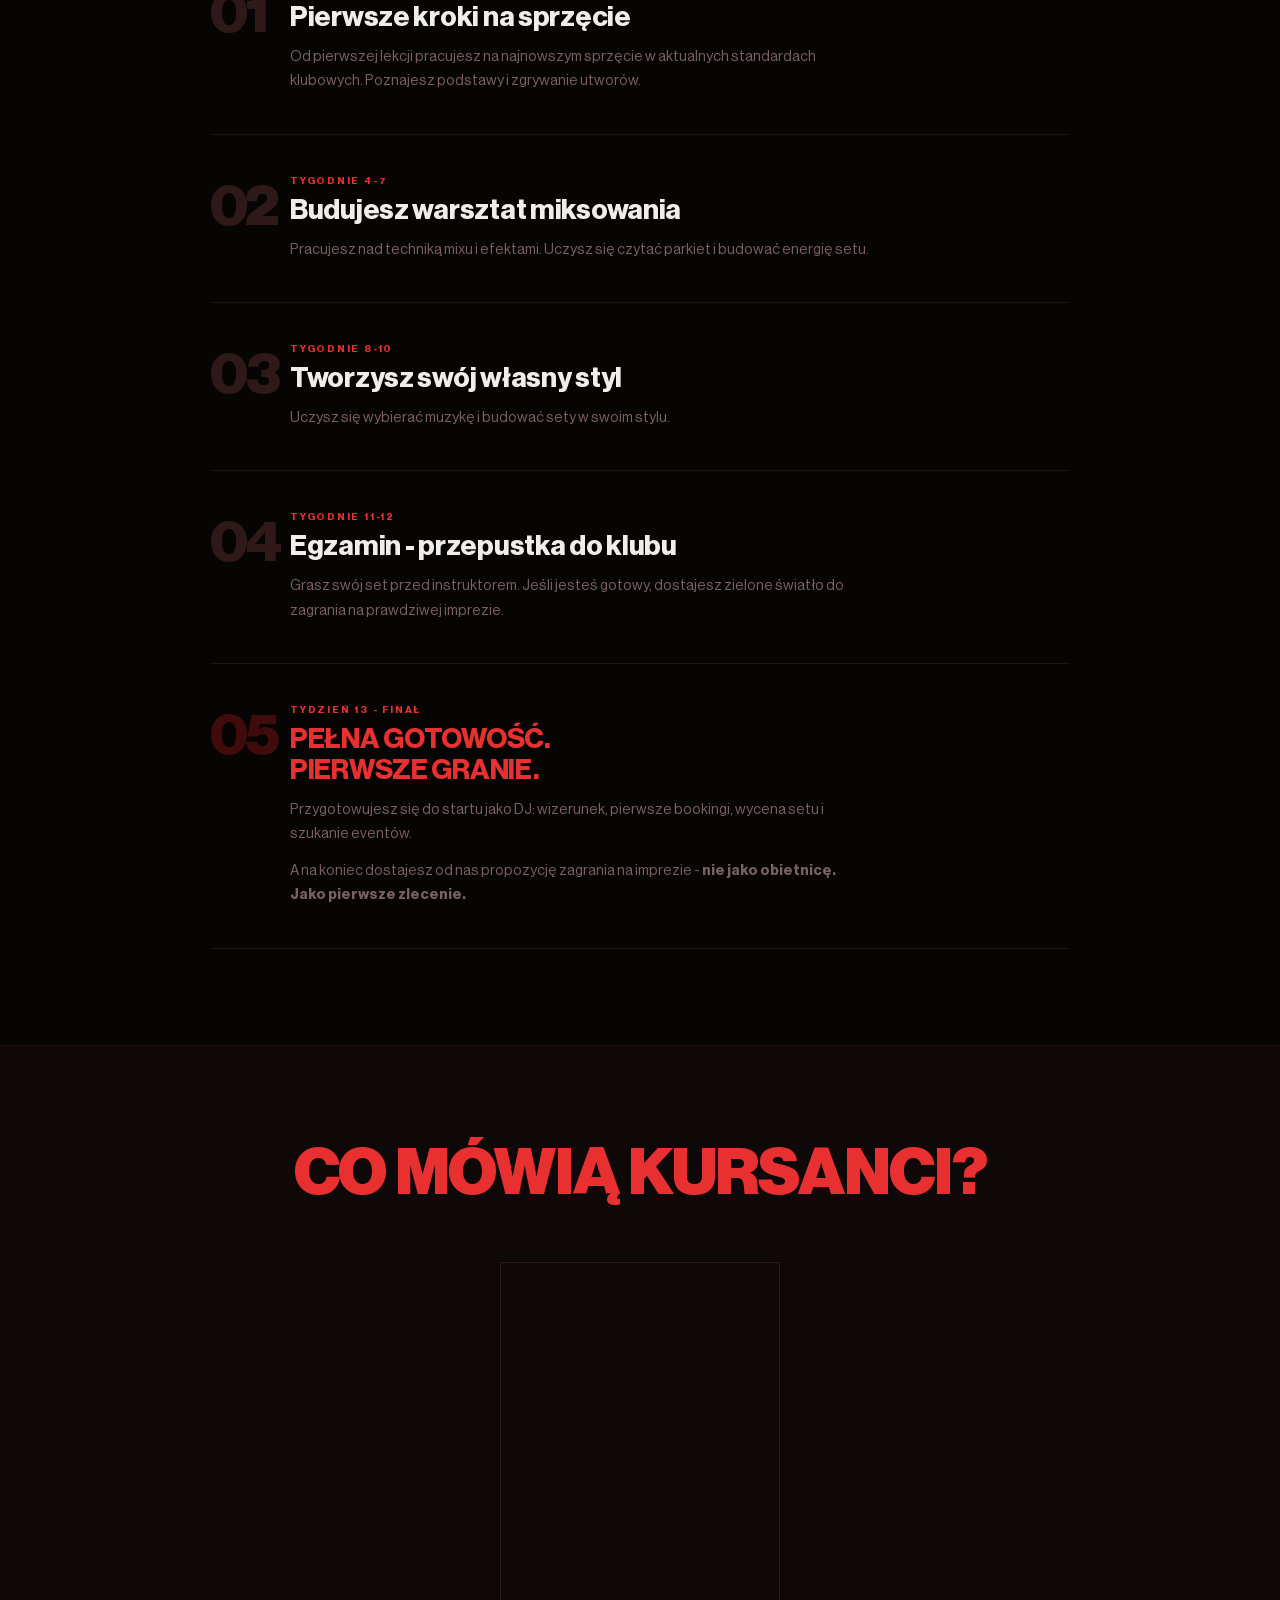
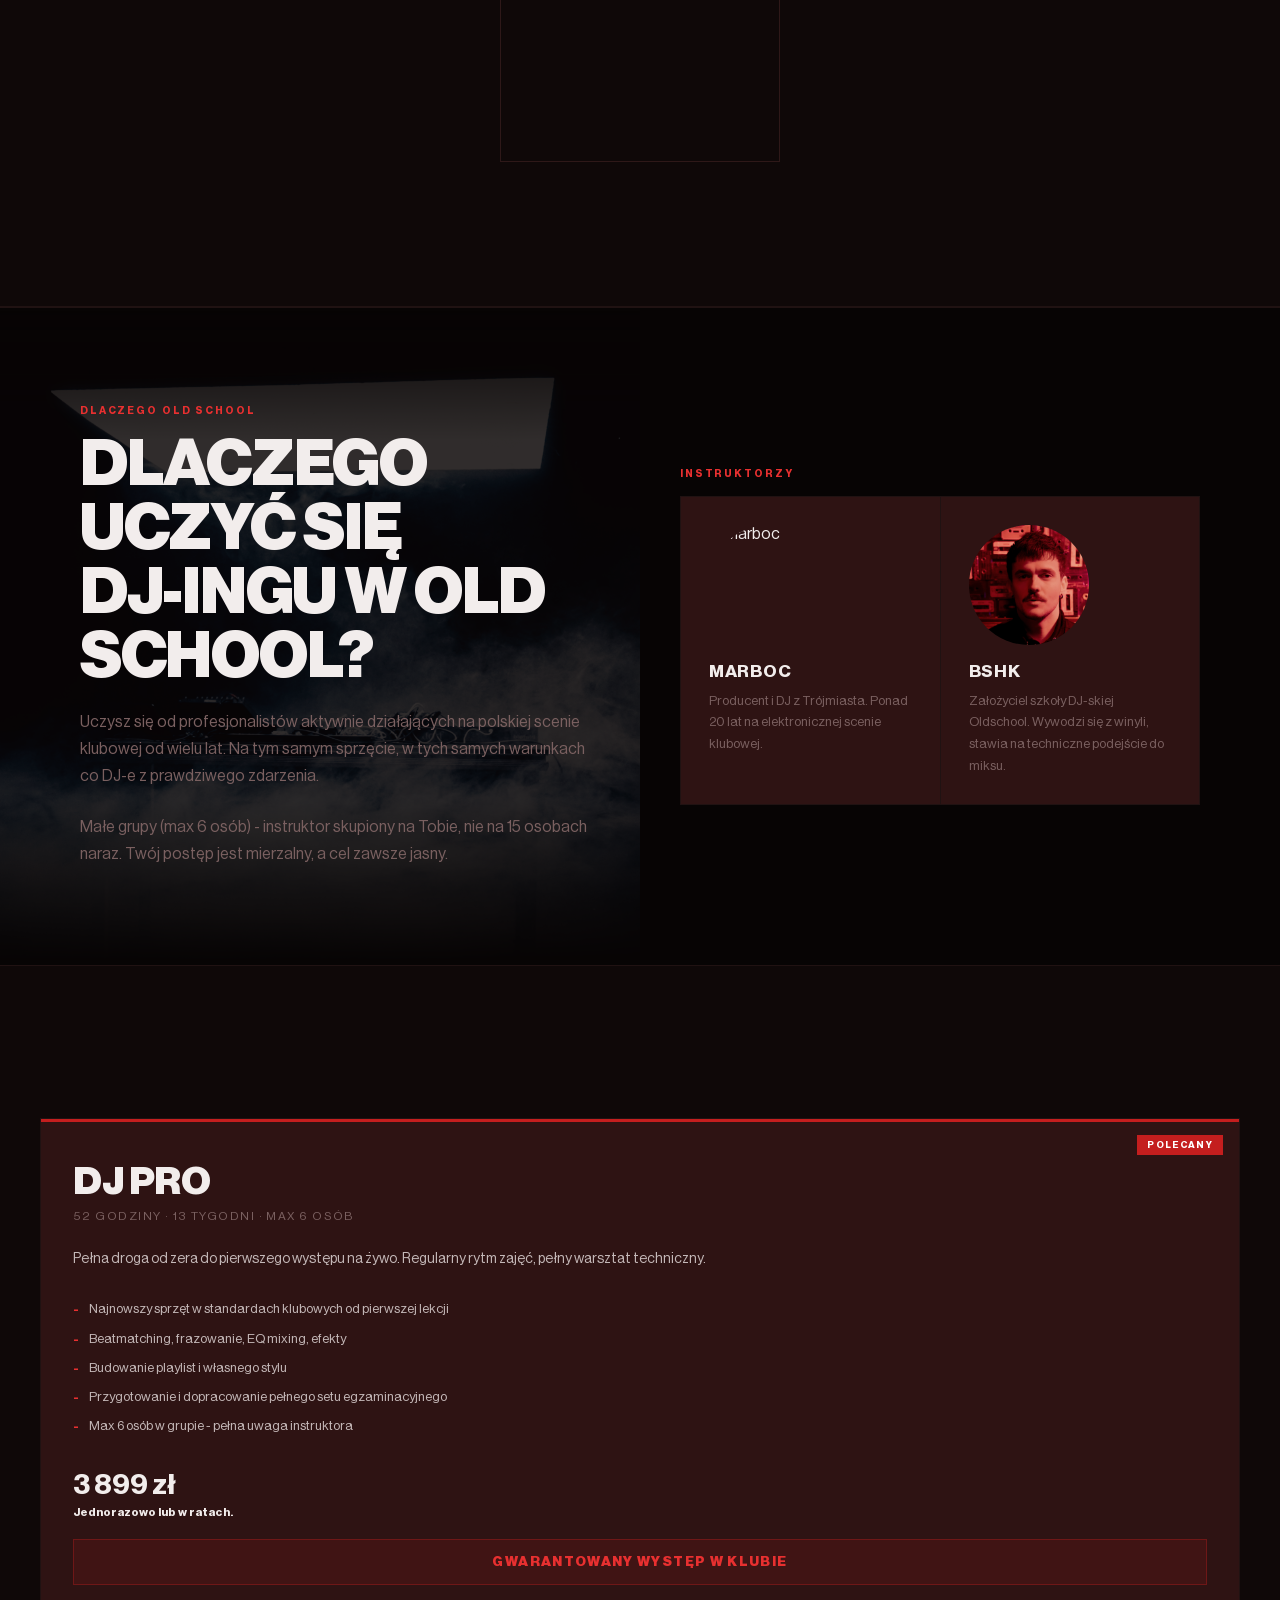
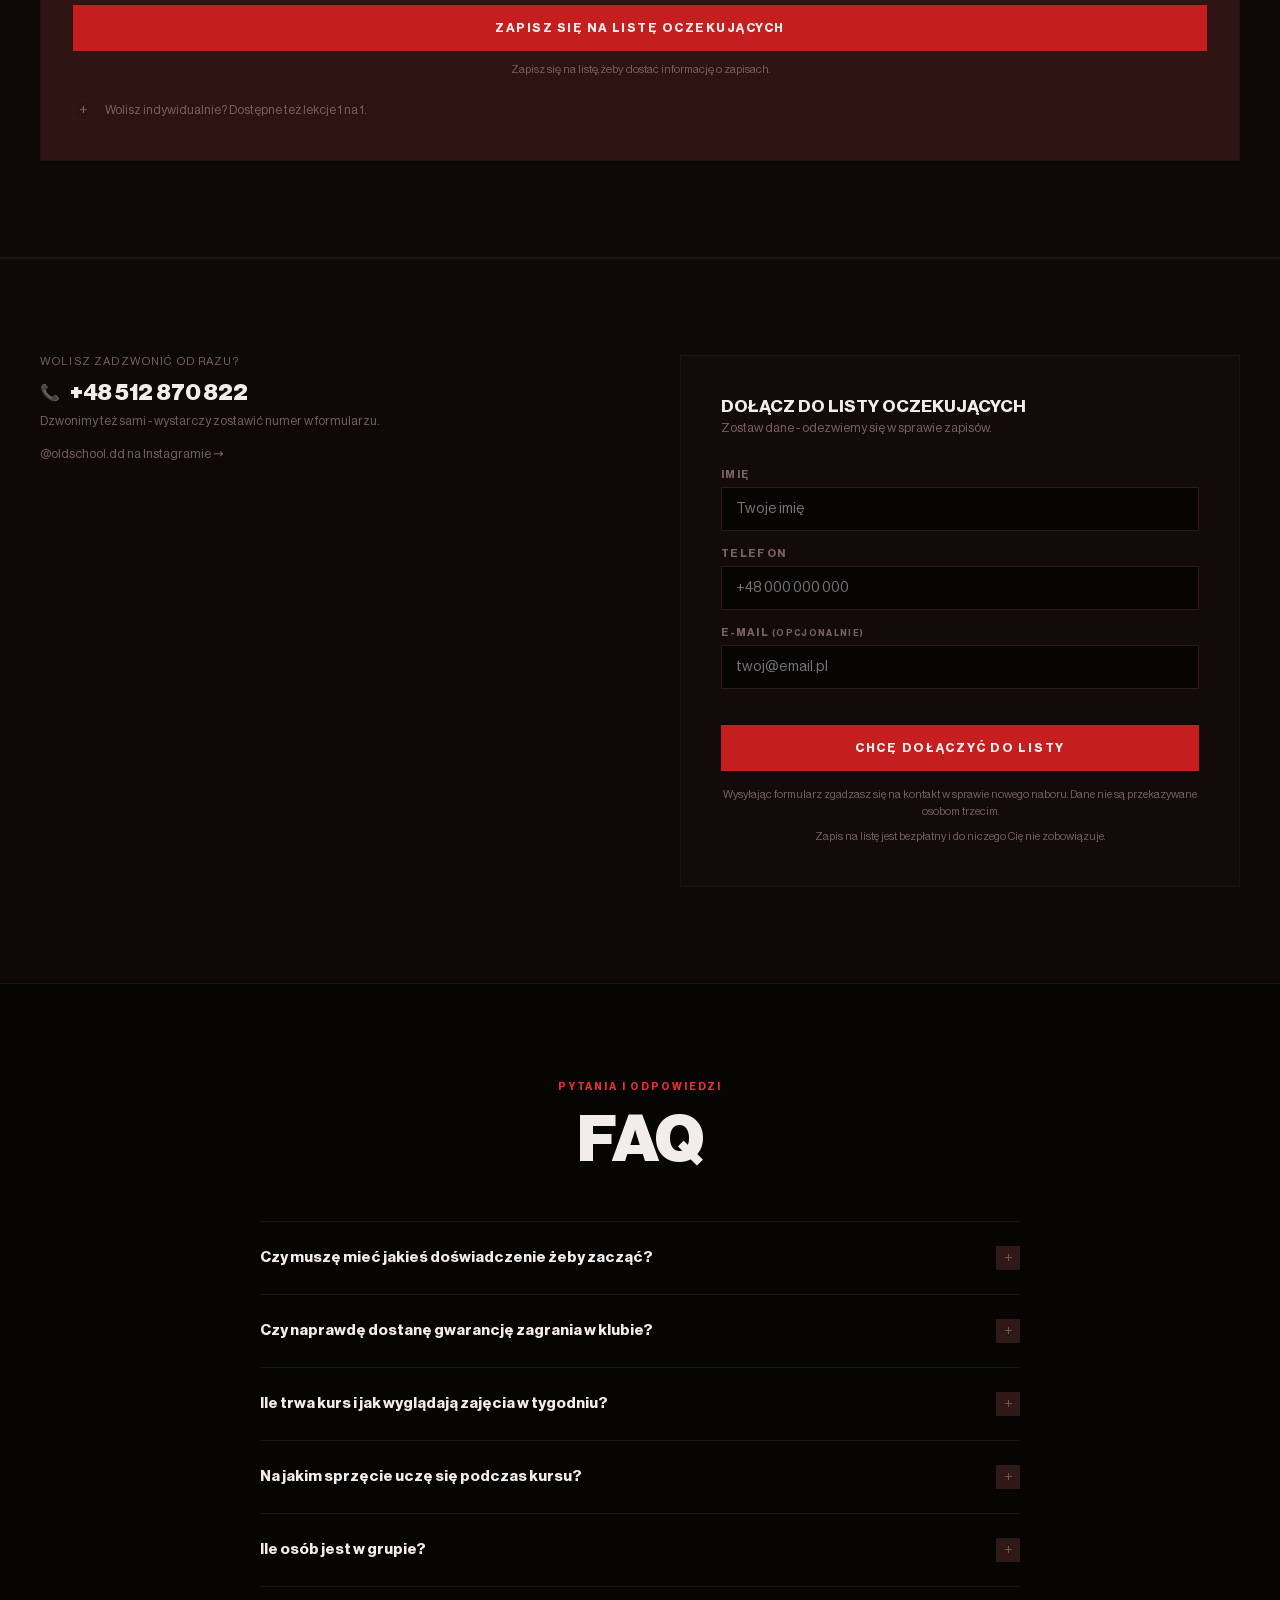
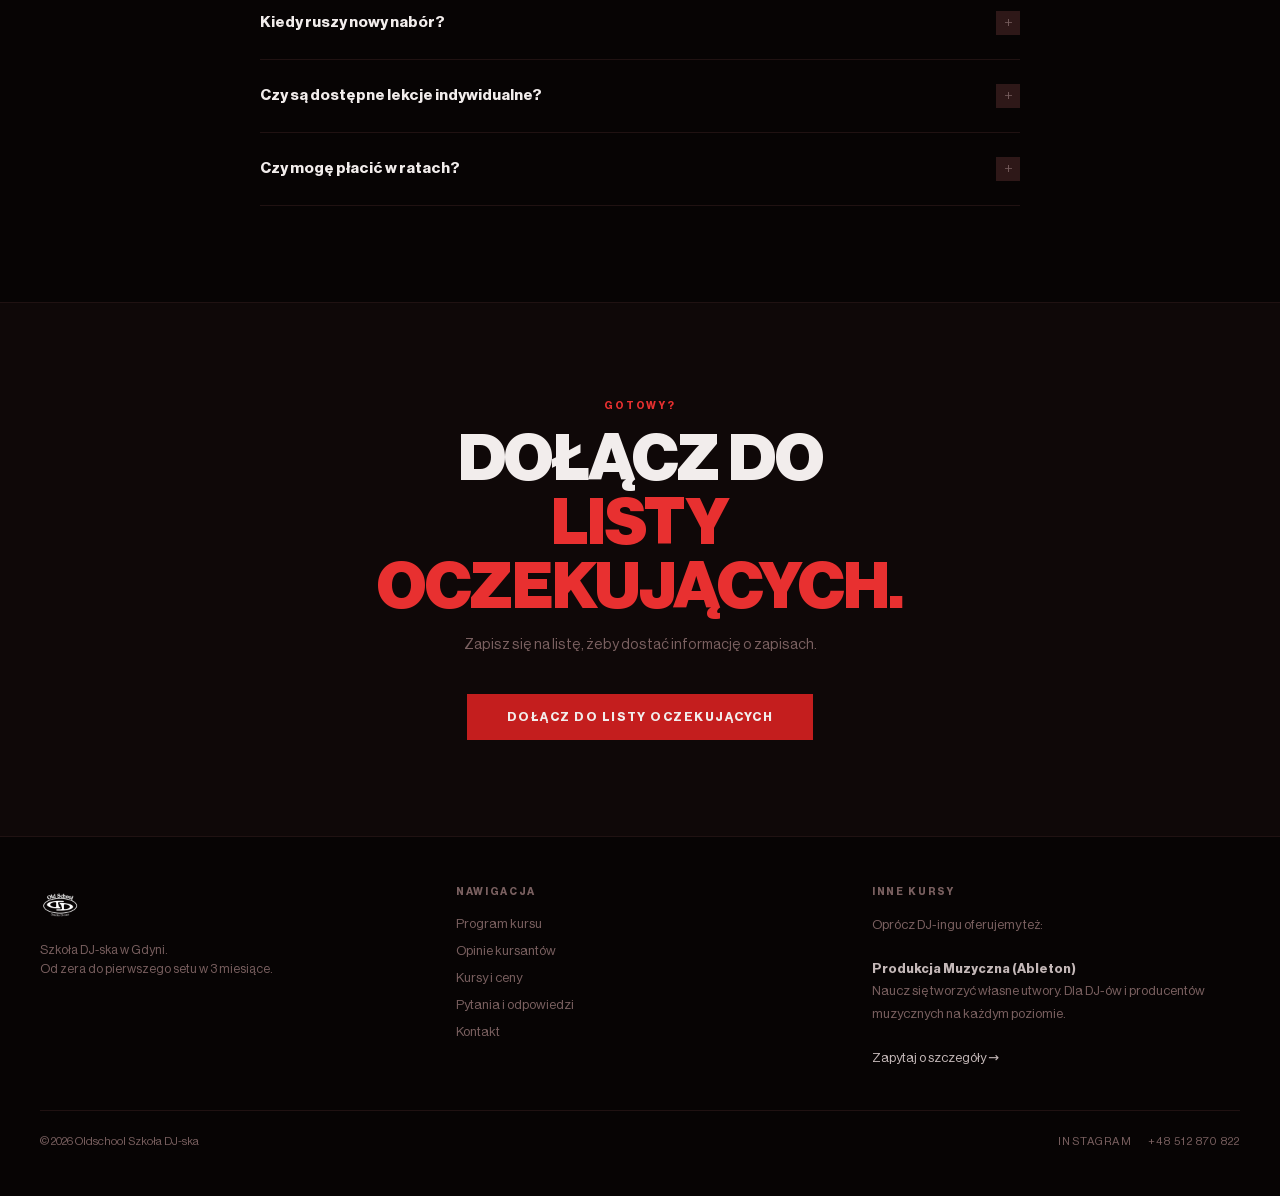
==== commit 621957bc: "Add mobile hamburger menu" ====
--- a/index-new.html
+++ b/index-new.html
@@ -87,6 +87,7 @@
     }
 
     .nav-logo { text-decoration: none; display: flex; align-items: center; }
+    .hamburger { display: none; }
     .nav-logo-img { height: 64px; width: auto; }
 
     .nav-links { display: flex; gap: 4px; list-style: none; align-items: center; }
@@ -1459,6 +1460,51 @@
         display: none;
       }
 
+      .hamburger {
+        display: flex;
+        flex-direction: column;
+        justify-content: center;
+        gap: 5px;
+        width: 36px;
+        height: 36px;
+        cursor: pointer;
+        background: none;
+        border: none;
+        padding: 0;
+        z-index: 1001;
+      }
+      .hamburger span {
+        display: block;
+        height: 2px;
+        background: var(--text);
+        border-radius: 2px;
+        transition: all 0.25s;
+      }
+      .hamburger.open span:nth-child(1) { transform: translateY(7px) rotate(45deg); }
+      .hamburger.open span:nth-child(2) { opacity: 0; }
+      .hamburger.open span:nth-child(3) { transform: translateY(-7px) rotate(-45deg); }
+
+      .mobile-menu {
+        display: none;
+        position: fixed;
+        top: 0; left: 0; right: 0; bottom: 0;
+        background: var(--bg);
+        z-index: 999;
+        flex-direction: column;
+        align-items: center;
+        justify-content: center;
+        gap: 2.5rem;
+      }
+      .mobile-menu.open { display: flex; }
+      .mobile-menu a {
+        color: var(--text);
+        text-decoration: none;
+        font-size: 1.5rem;
+        font-weight: 700;
+        letter-spacing: 0.12em;
+        text-transform: uppercase;
+      }
+
       .nav-cta-mobile {
         display: flex;
         align-items: center;
@@ -1591,6 +1637,9 @@
     <a href="#hero" class="nav-logo">
       <img src="assets/logo.png" alt="Old School DJ" class="nav-logo-img" />
     </a>
+    <button class="hamburger" id="hamburgerBtn" aria-label="Menu">
+      <span></span><span></span><span></span>
+    </button>
     <ul class="nav-links">
       <li><a href="#journey">Program</a></li>
       <li><a href="#opinie">Opinie</a></li>
@@ -1598,6 +1647,14 @@
       <li><a href="#faq">FAQ</a></li>
     </ul>
   </nav>
+
+  <!-- MOBILE MENU -->
+  <div class="mobile-menu" id="mobileMenu">
+    <a href="#journey" class="menu-link">Program</a>
+    <a href="#opinie" class="menu-link">Opinie</a>
+    <a href="#courses" class="menu-link">Kursy</a>
+    <a href="#faq" class="menu-link">FAQ</a>
+  </div>
 
   <!-- HERO -->
   <section id="hero">
@@ -2034,6 +2091,24 @@
       obs.observe(kontakt);
     })();
 
+    // Hamburger menu
+    const hamburgerBtn = document.getElementById('hamburgerBtn');
+    const mobileMenu = document.getElementById('mobileMenu');
+    if (hamburgerBtn && mobileMenu) {
+      hamburgerBtn.addEventListener('click', () => {
+        hamburgerBtn.classList.toggle('open');
+        mobileMenu.classList.toggle('open');
+        document.body.style.overflow = mobileMenu.classList.contains('open') ? 'hidden' : '';
+      });
+      mobileMenu.querySelectorAll('a').forEach(link => {
+        link.addEventListener('click', () => {
+          hamburgerBtn.classList.remove('open');
+          mobileMenu.classList.remove('open');
+          document.body.style.overflow = '';
+        });
+      });
+    }
+
     // Smooth scroll offset for fixed nav
     document.querySelectorAll('a[href^="#"]').forEach(a => {
       a.addEventListener('click', e => {
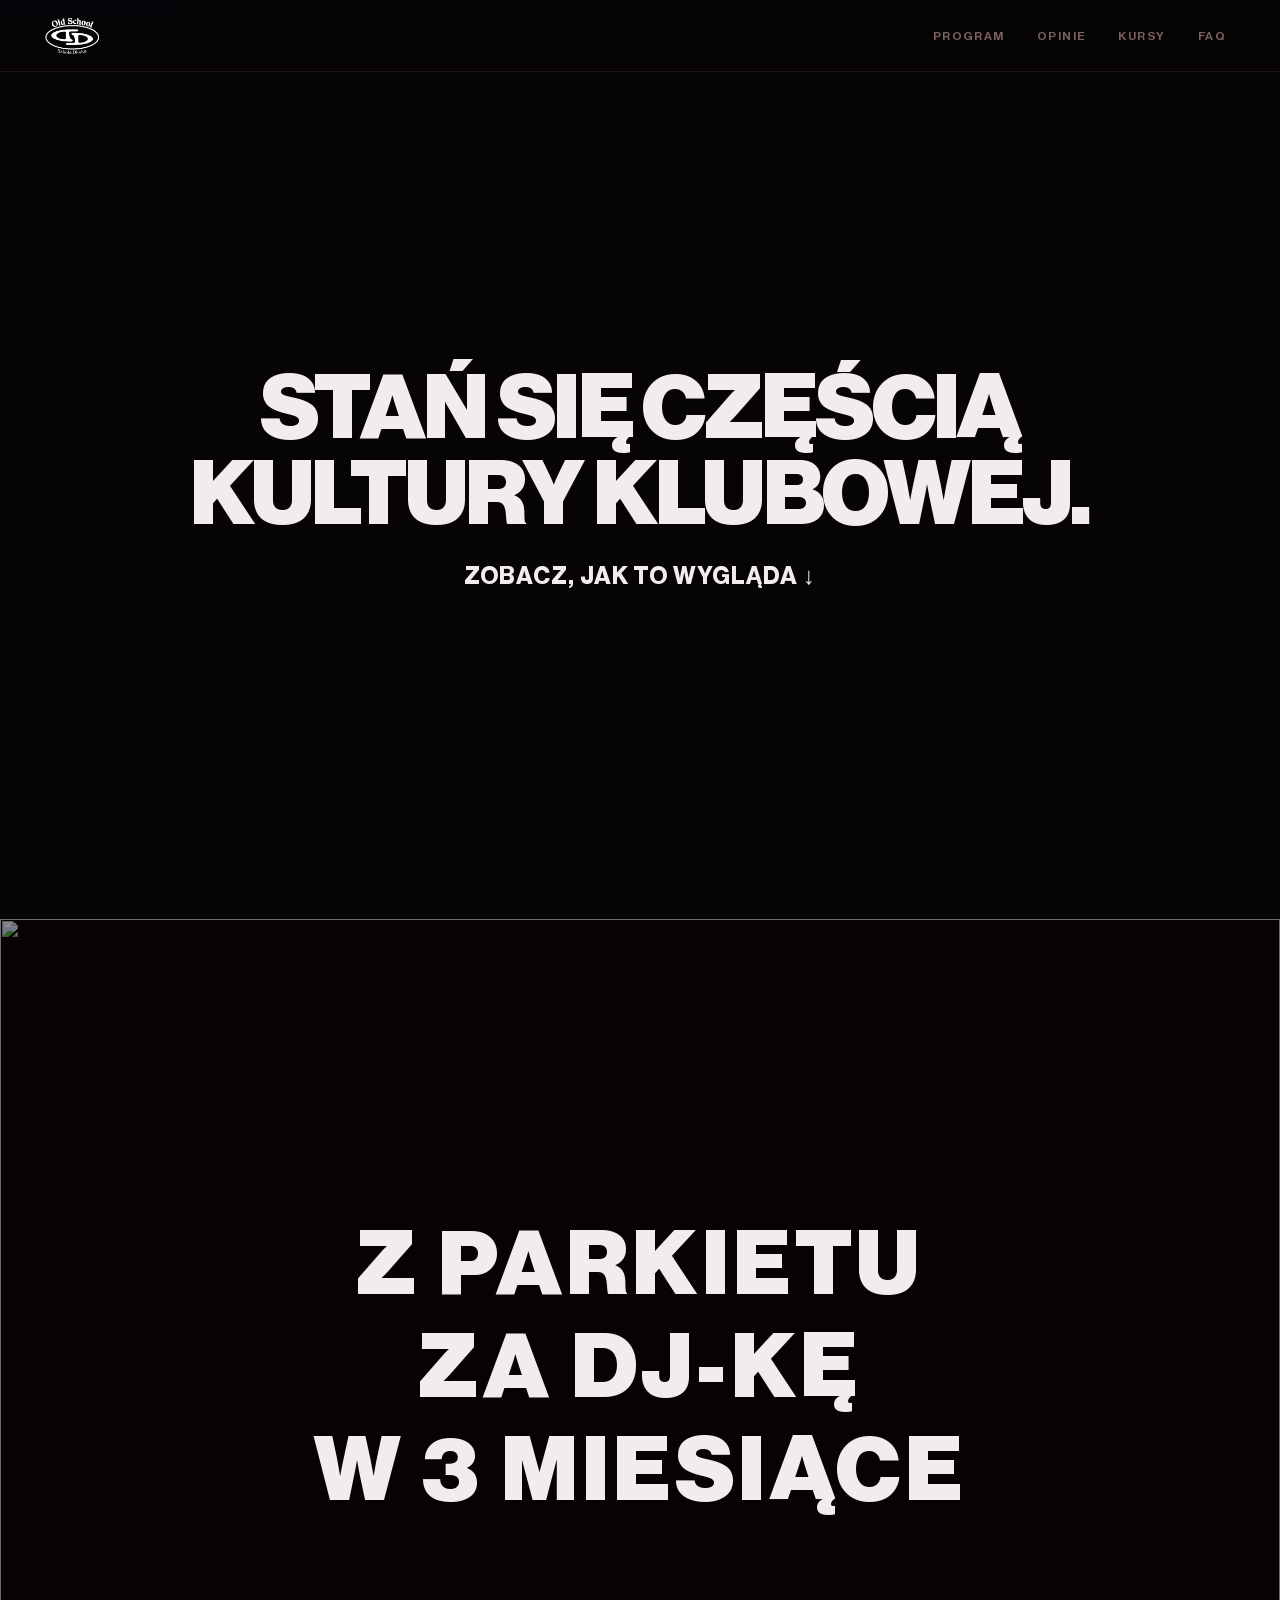
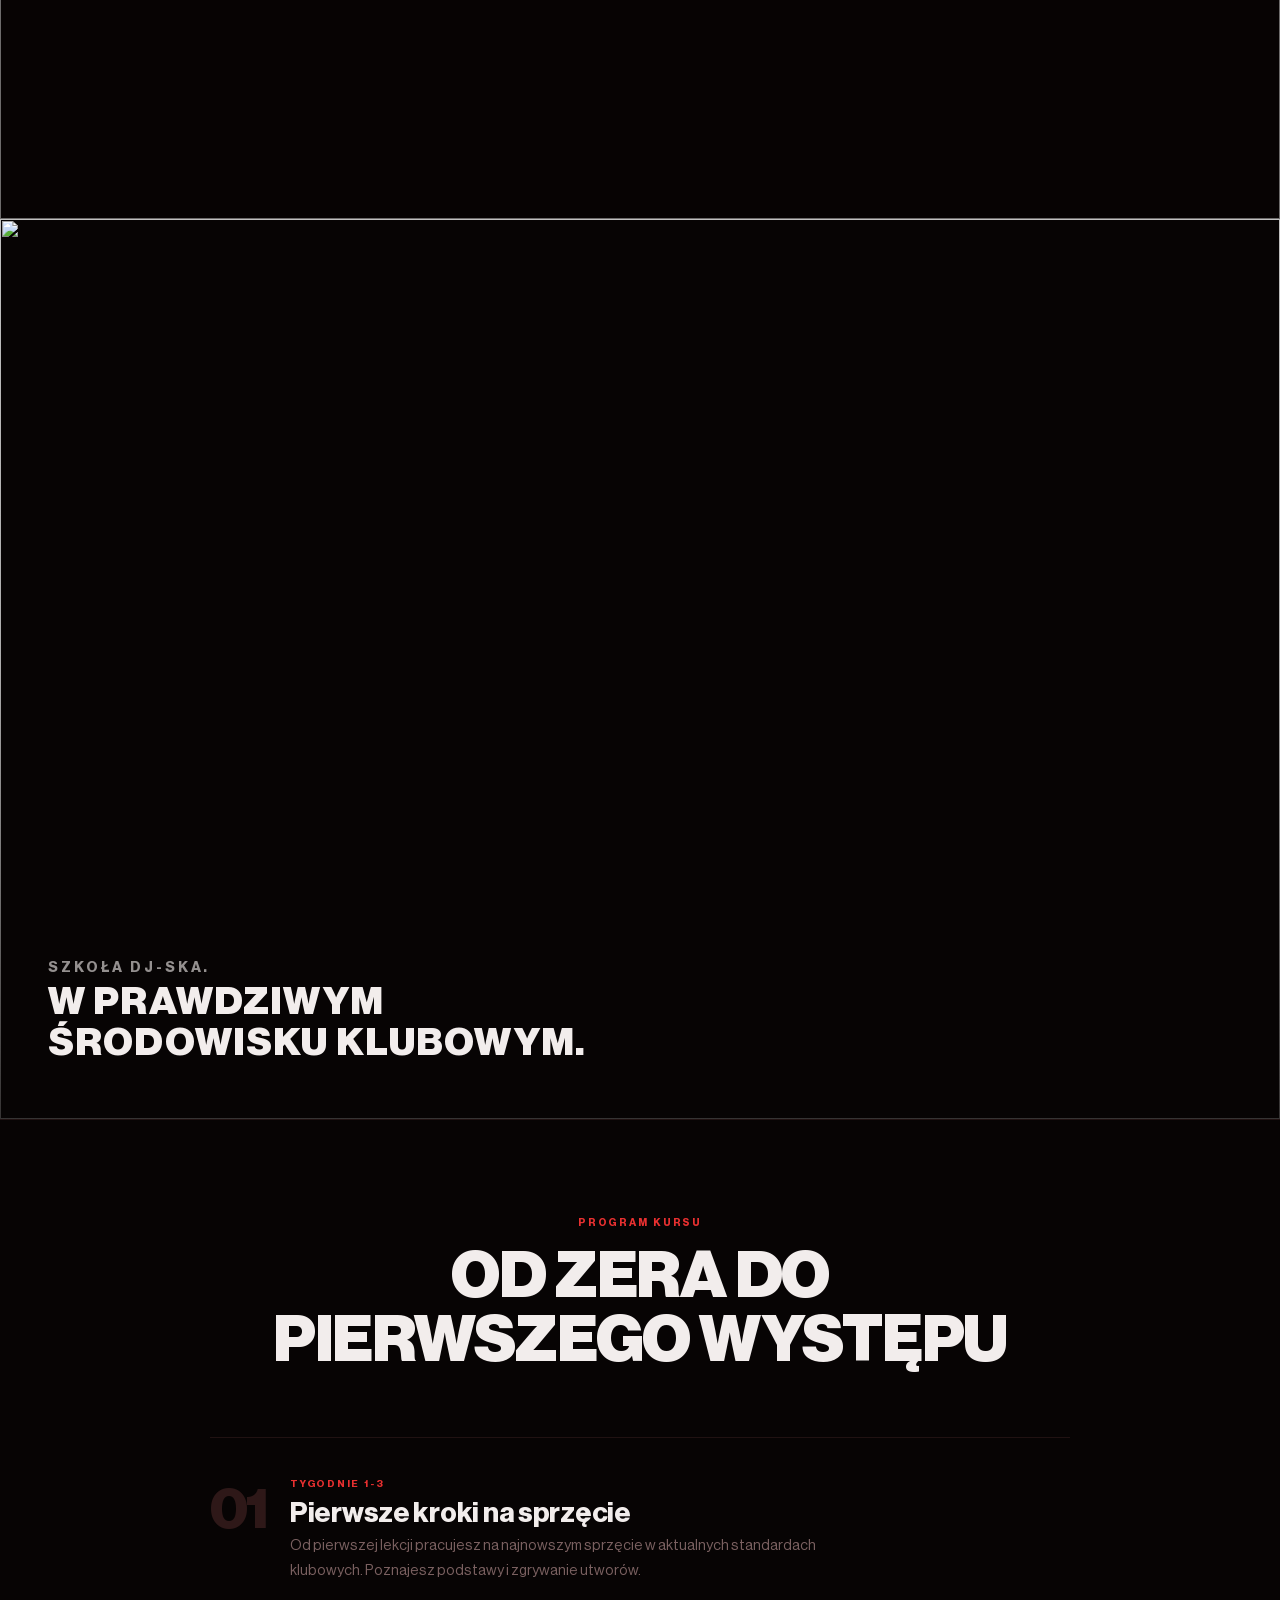
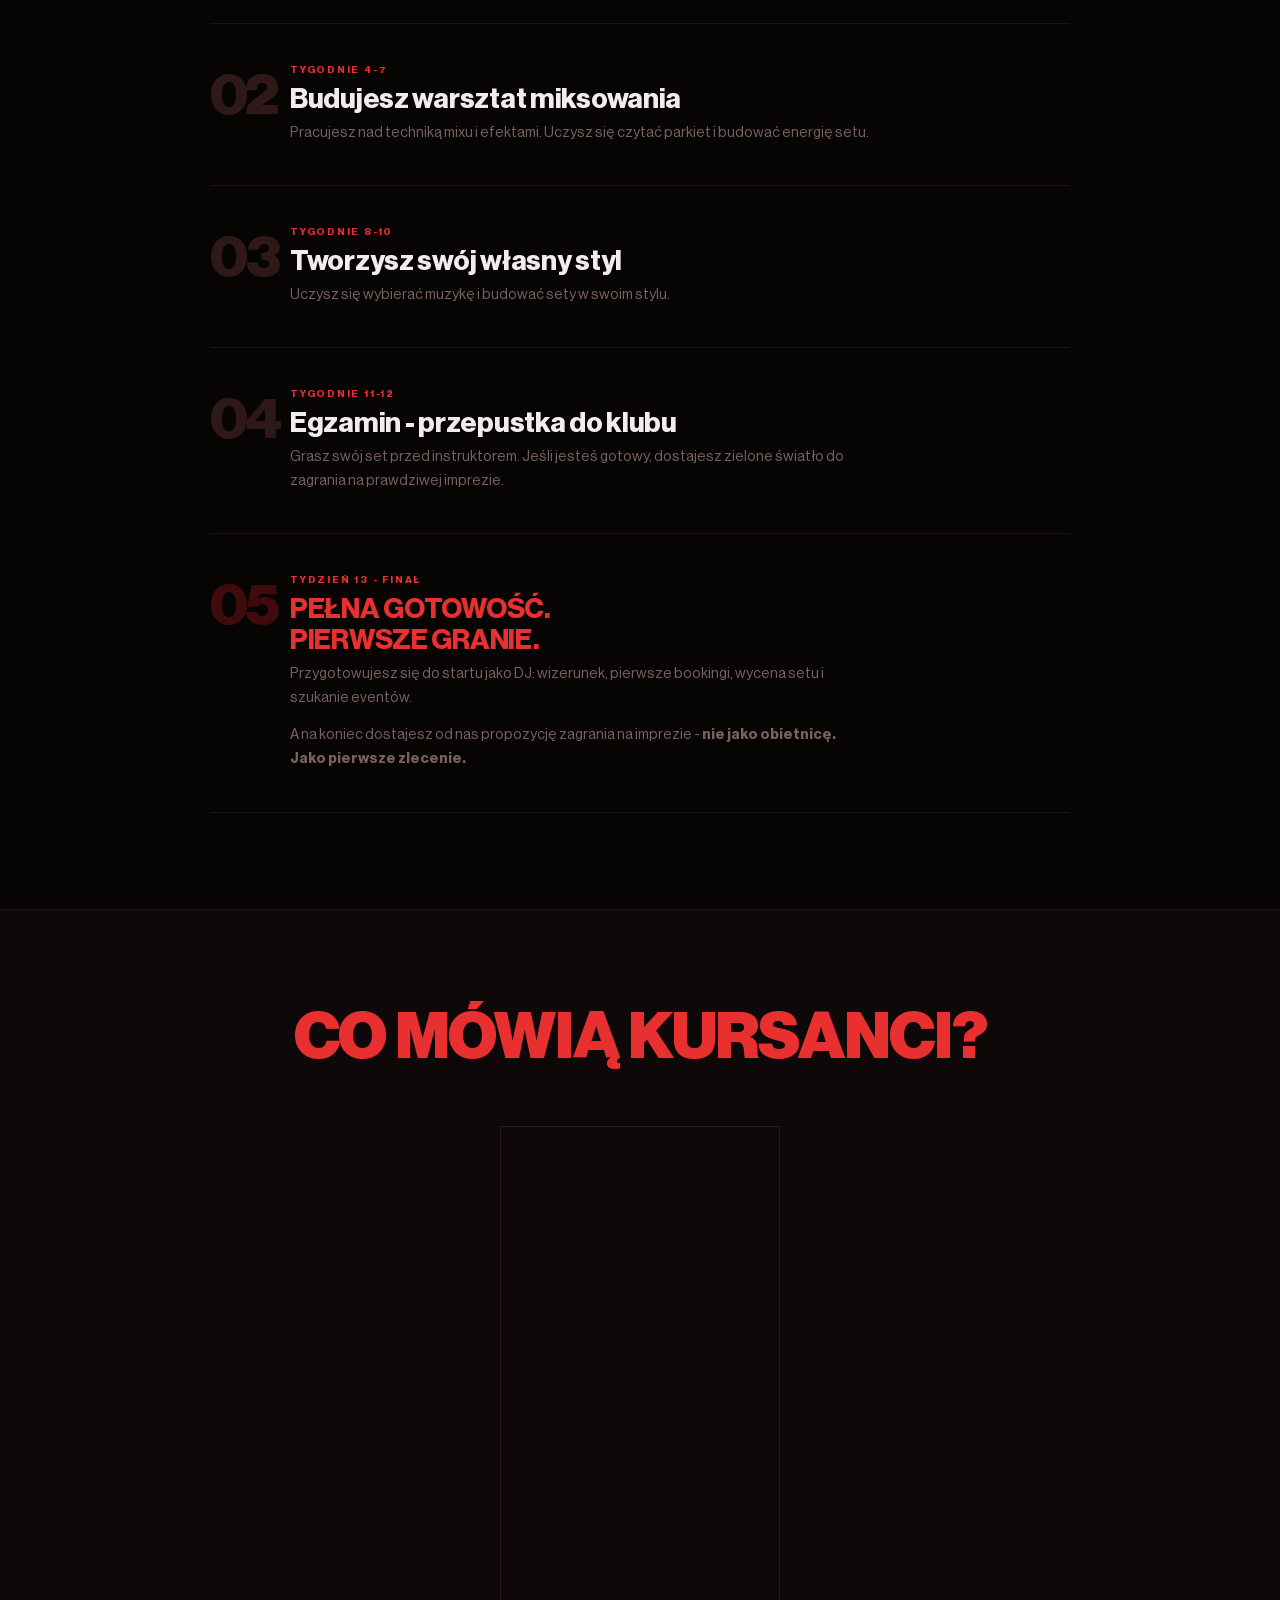
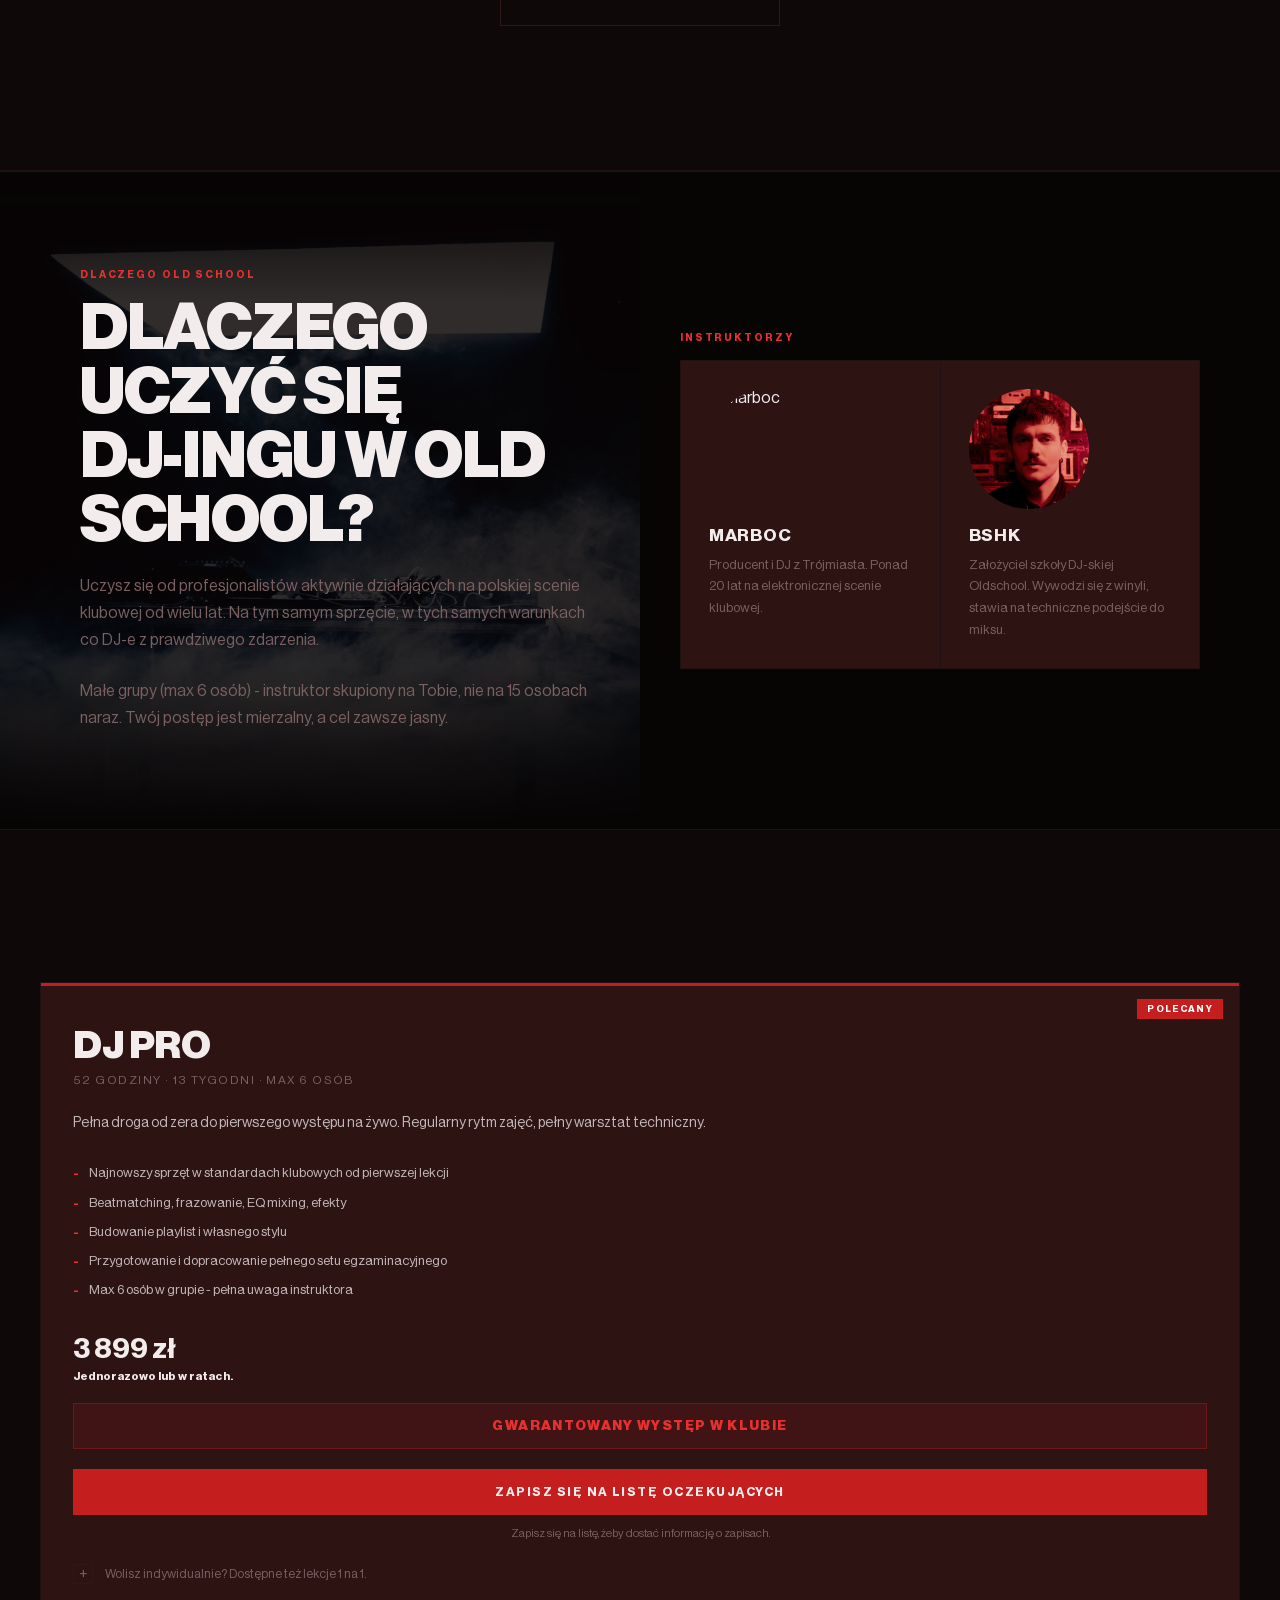
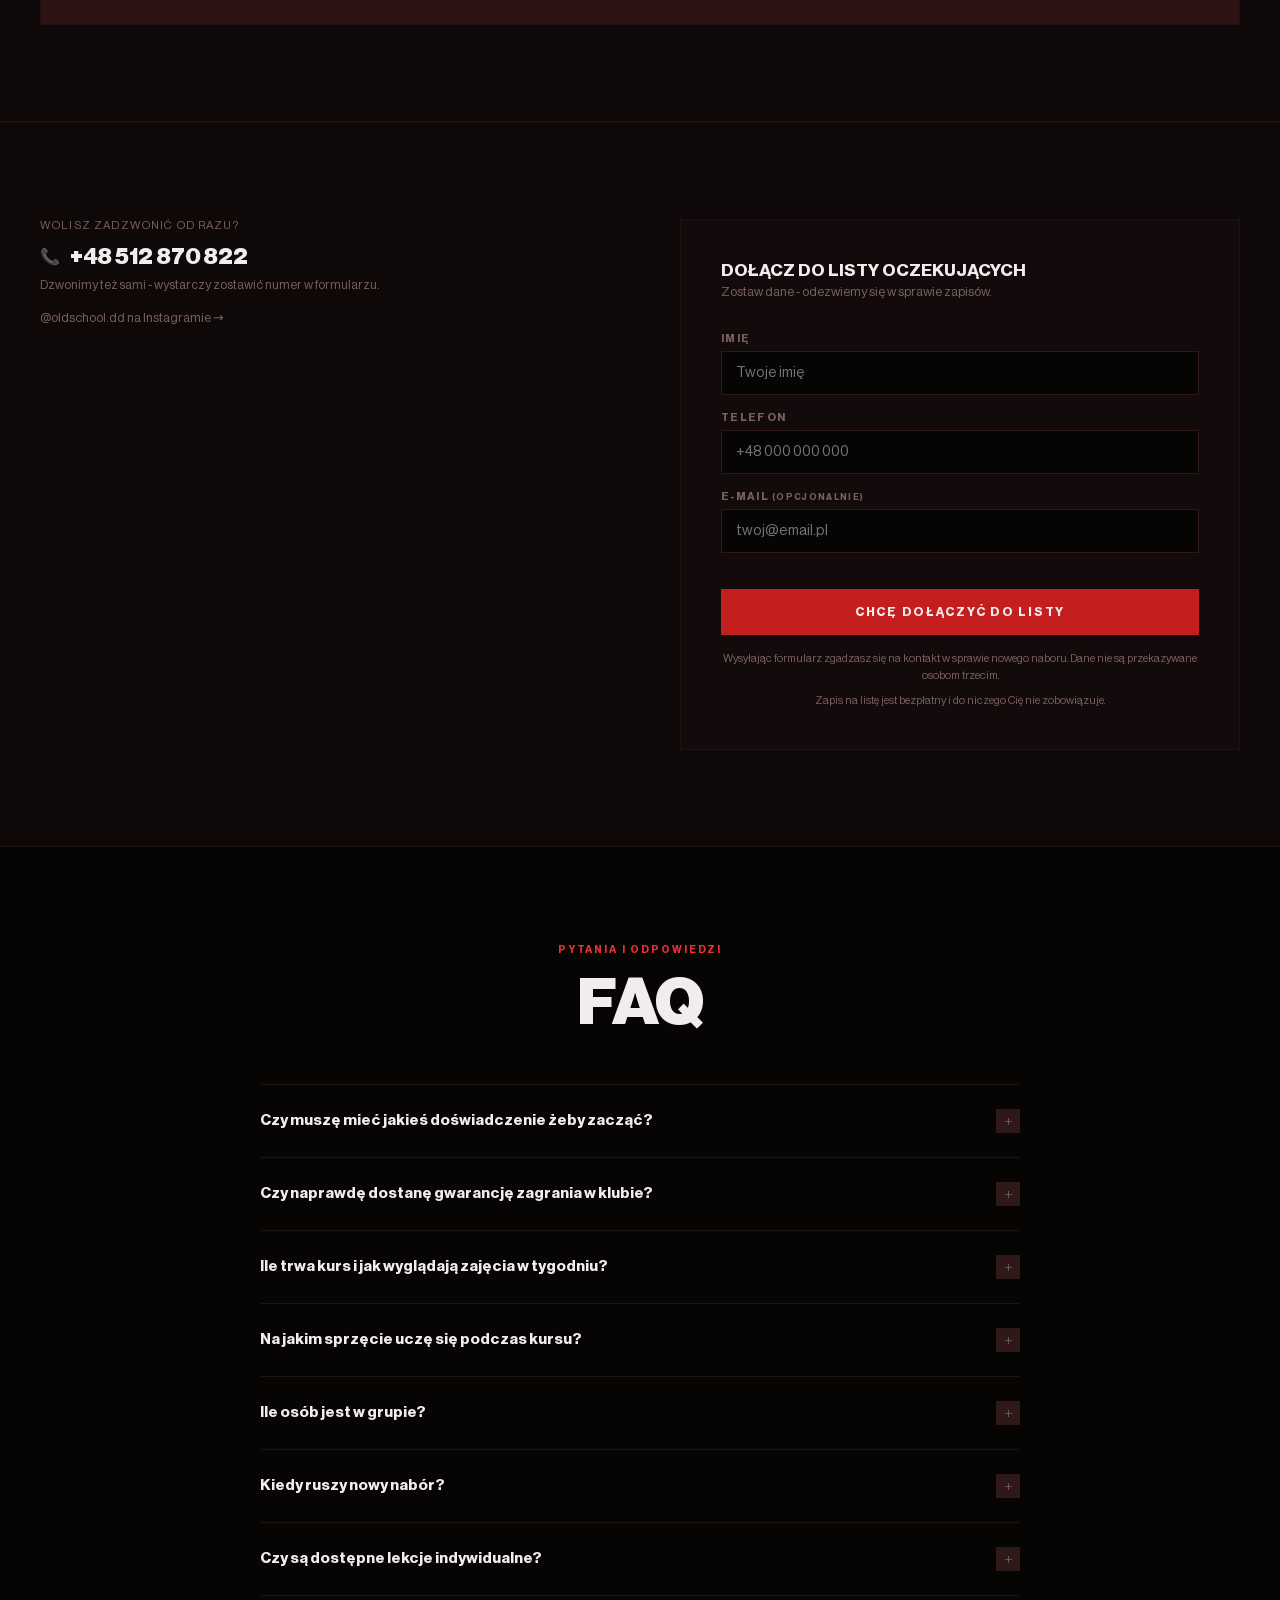
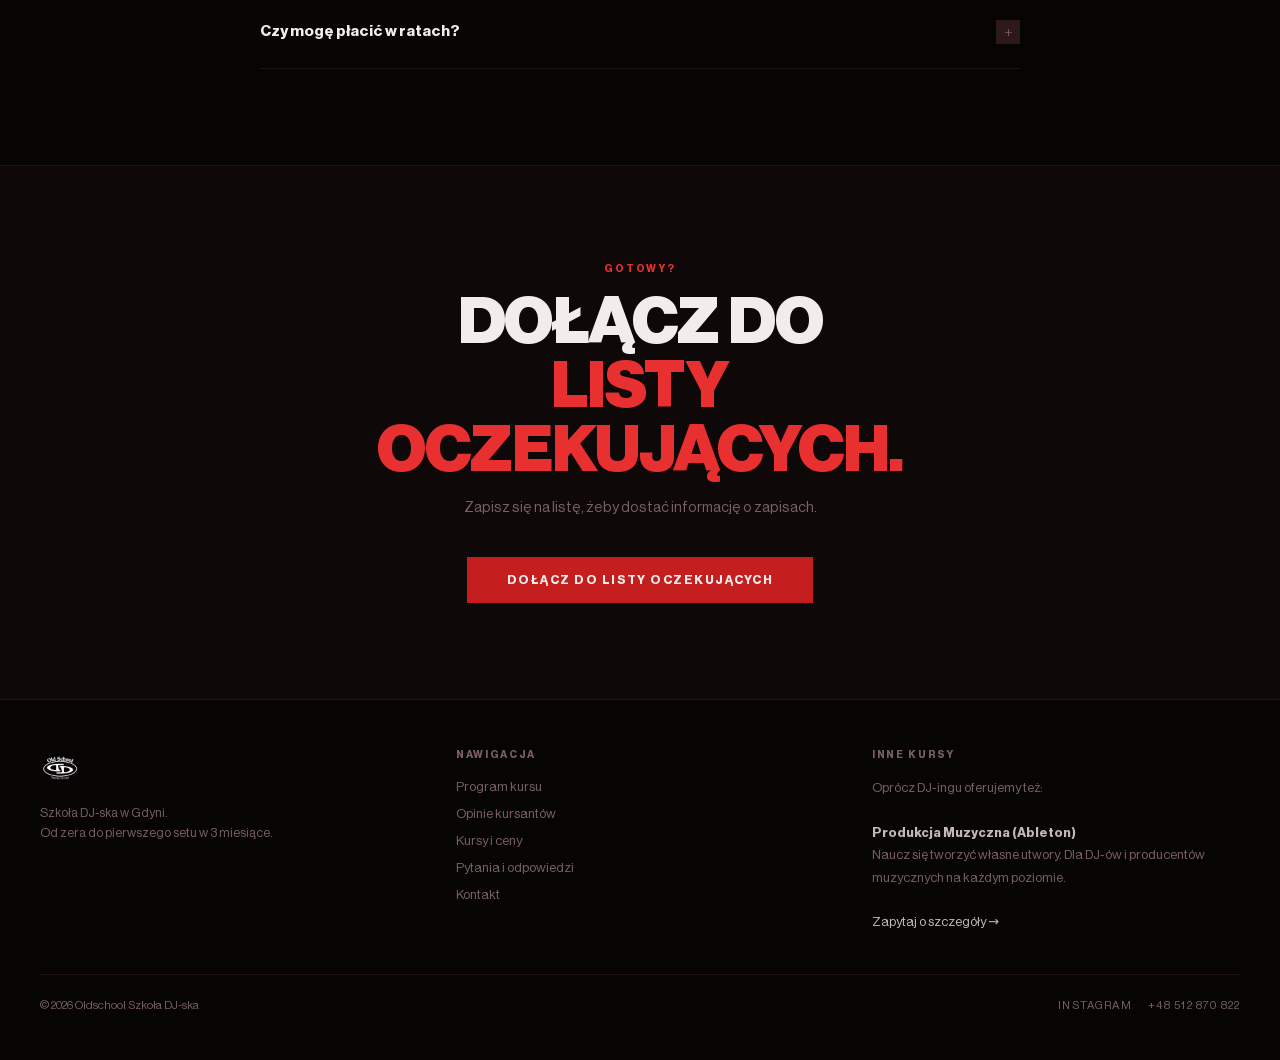
==== commit dbc0f9de: "Redesign hero sections: snap scroll, vision/club sections, typography fixes" ====
--- a/index-new.html
+++ b/index-new.html
@@ -117,7 +117,9 @@
 
     /* ─── HERO ─── */
     #hero {
+      height: 100svh;
       min-height: 100svh;
+      max-height: 100svh;
       display: flex;
       align-items: center;
       justify-content: center;
@@ -185,7 +187,7 @@
       font-size: 1rem;
       line-height: 1.75;
       color: var(--text);
-      max-width: 520px;
+      max-width: 700px;
       margin: 0 auto 2.5rem;
     }
 
@@ -379,7 +381,7 @@
       font-size: 1rem;
       line-height: 1.7;
       color: var(--muted);
-      max-width: 520px;
+      max-width: 700px;
     }
 
     /* ─── JOURNEY OUTCOMES & PATH ─── */
@@ -536,7 +538,7 @@
       font-size: 2.5rem;
       color: var(--border-mid);
       line-height: 1;
-      margin-bottom: 0.75rem;
+      margin-bottom: 0.35rem;
       letter-spacing: -0.04em;
     }
 
@@ -642,7 +644,7 @@
       font-weight: 700;
       font-size: clamp(1.25rem, 2.5vw, 1.75rem);
       color: var(--text);
-      margin-bottom: 0.75rem;
+      margin-bottom: 0.35rem;
       letter-spacing: -0.01em;
       line-height: 1.1;
     }
@@ -705,7 +707,7 @@
     .opinie-stars {
       color: var(--red-bright);
       font-size: 0.85rem;
-      margin-bottom: 0.75rem;
+      margin-bottom: 0.35rem;
       letter-spacing: 2px;
     }
 
@@ -1609,6 +1611,108 @@
 
     .indyw-content p:last-child { margin-bottom: 0; }
   
+    /* VISION SECTION */
+    .vision-section {
+      position: relative;
+      width: 100%;
+      height: 100svh;
+      overflow: hidden;
+      background: var(--bg);
+    }
+    .vision-img-rotated {
+      position: absolute;
+      inset: 0;
+      width: 100%;
+      height: 100%;
+      object-fit: cover;
+    }
+    .vision-overlay {
+      position: absolute;
+      inset: 0;
+      background: rgba(7,4,4,0.45);
+      z-index: 1;
+    }
+    .vision-headline {
+      position: absolute;
+      top: 50%;
+      left: 50%;
+      transform: translate(-50%, -50%);
+      z-index: 2;
+      font-size: clamp(2.5rem, 7vw, 6rem);
+      font-weight: 800;
+      letter-spacing: 0.05em;
+      text-transform: uppercase;
+      line-height: 1.15;
+      color: var(--text);
+      width: 90%;
+      max-width: 900px;
+      text-align: center;
+    }
+    @media (max-width: 900px) {
+      .vision-section { height: 100svh; }
+    }
+
+    /* PHOTO CAPTION SECTION */
+    .photo-caption-section {
+      position: relative;
+      width: 100%;
+      height: 100vh;
+      overflow: hidden;
+      background: var(--bg);
+    }
+    .photo-caption-img {
+      position: absolute;
+      inset: 0;
+      width: 100%;
+      height: 100%;
+      object-fit: cover;
+      object-position: center;
+    }
+    .photo-caption-overlay {
+      position: absolute;
+      inset: 0;
+      background: linear-gradient(
+        to top,
+        rgba(7,4,4,0.75) 0%,
+        rgba(7,4,4,0.1) 50%,
+        rgba(7,4,4,0) 100%
+      );
+      z-index: 1;
+    }
+    .photo-caption-text {
+      position: absolute;
+      bottom: 3.5rem;
+      left: 3rem;
+      z-index: 2;
+      max-width: 700px;
+      text-align: left;
+      color: var(--text);
+    }
+    .pct-label {
+      font-size: clamp(0.7rem, 1.2vw, 0.9rem);
+      font-weight: 600;
+      letter-spacing: 0.2em;
+      text-transform: uppercase;
+      color: var(--text);
+      opacity: 0.6;
+      margin-bottom: 0.35rem;
+    }
+    .pct-big {
+      font-size: clamp(1.8rem, 3vw, 3.2rem);
+      font-weight: 800;
+      letter-spacing: 0.03em;
+      text-transform: uppercase;
+      line-height: 1.05;
+    }
+    @media (max-width: 900px) {
+      .photo-caption-section { height: 85vh; }
+      .photo-caption-text {
+        left: 1.5rem;
+        bottom: 2.5rem;
+        max-width: 85%;
+      }
+    }
+
     .hero-video {
       position: absolute;
       top: 0; left: 0;
@@ -1663,42 +1767,25 @@
     </video>
     <div class="hero-bg"></div>
     <div class="hero-content">
-      <div class="hero-logo-wrap">
-        <img src="assets/logo.png" alt="Old School DJ" class="hero-logo" />
-      </div>
-
-      <h1 class="hero-headline">ZOSTAŃ DJ-EM<br>W <em>3 MIESIĄCE</em></h1>
-      <p class="hero-subtitle">ZAGRAJ SWÓJ PIERWSZY SET W KLUBIE.</p>
-
-      <p class="hero-desc">Żadnego doświadczenia, żadnego własnego sprzętu. W 13 tygodniach nauczysz się miksować, zbudujesz swój set i zagrasz go na żywo w prawdziwym klubie.</p>
-
-      
-
-      <p class="hero-guarantee">GWARANTOWANY WYSTĘP W KLUBIE</p>
-
-      <div class="hero-buttons">
-        <a href="#kontakt" class="btn-primary">ZAPISZ SIĘ NA LISTĘ OCZEKUJĄCYCH</a>
-        <a href="#journey" class="btn-secondary">JAK TO DZIAŁA</a>
-      </div>
-      <p class="hero-scarcity">Kolejny nabór rusza wkrótce. Zostaw numer - poinformujemy Cię przed oficjalnym startem zapisów.</p>
-
-      <div class="hero-stats">
-        <div class="stats-headline">PONAD 70 OSÓB ZACZĘŁO Z NAMI OD ZERA.</div>
-        <div class="stats-row">
-          <div class="stat">
-            <div class="stat-number">70+</div>
-            <div class="stat-label">Kursantów</div>
-          </div>
-          <div class="stat">
-            <div class="stat-number">800h</div>
-            <div class="stat-label">Lekcji</div>
-          </div>
-          <div class="stat">
-            <div class="stat-number">1 rok</div>
-            <div class="stat-label">Działalności</div>
-          </div>
-        </div>
-      </div>
+      <h1 class="hero-headline">STAŃ SIĘ CZĘŚCIĄ<br>KULTURY KLUBOWEJ.</h1>
+      <p class="hero-subtitle">Zobacz, jak to wygląda ↓</p>
+    </div>
+  </section>
+
+  <!-- VISION -->
+  <section class="vision-section">
+    <img src="zdjecia do index-new/9.png" alt="" class="vision-img-rotated" />
+    <div class="vision-overlay"></div>
+    <h2 class="vision-headline">Z PARKIETU<br>ZA DJ-KĘ<br>W 3 MIESIĄCE</h2>
+  </section>
+
+  <!-- PHOTO CAPTION -->
+  <section class="photo-caption-section">
+    <img src="zdjecia do index-new/10.jpg" alt="" class="photo-caption-img" />
+    <div class="photo-caption-overlay"></div>
+    <div class="photo-caption-text">
+      <div class="pct-label">Szkoła DJ-ska.</div>
+      <div class="pct-big">W PRAWDZIWYM<br>ŚRODOWISKU KLUBOWYM.</div>
     </div>
   </section>
 
@@ -1936,14 +2023,14 @@
             Ile trwa kurs i jak wyglądają zajęcia w tygodniu?
             <span class="faq-icon">+</span>
           </button>
-          <div class="faq-answer">Kurs DJ PRO trwa 13 tygodni i obejmuje 52 godziny zajęć. To 1 spotkanie tygodniowo, 4 godziny. Harmonogram ustalamy indywidualnie - dostosowujemy się do Twojego grafiku, z dostępnością również wieczorami i w weekendy.</div>
+          <div class="faq-answer">Kurs DJ PRO trwa 13 tygodni i obejmuje 52 godziny zajęć. To 1 spotkanie tygodniowo, w godzinach 18-22.</div>
         </div>
         <div class="faq-item">
           <button class="faq-question" onclick="toggleFaq(this)">
             Na jakim sprzęcie uczę się podczas kursu?
             <span class="faq-icon">+</span>
           </button>
-          <div class="faq-answer">Od pierwszej lekcji grasz na najnowszym sprzęcie w standardach klubowych - takim samym jak w najlepszych klubach. Nie ma tu etapu "uczenia się na tańszym sprzęcie" - od pierwszej lekcji grasz na tym co liczy się na scenie.</div>
+          <div class="faq-answer">Od pierwszej lekcji grasz na najnowszym sprzęcie w standardach klubowych - takim samym jak w najlepiej wyposażonych klubach.</div>
         </div>
         <div class="faq-item">
           <button class="faq-question" onclick="toggleFaq(this)">
@@ -2091,6 +2178,56 @@
       obs.observe(kontakt);
     })();
 
+    // Snap scroll dla pierwszych 3 sekcji
+    (function() {
+      const snapSecs = ['#hero', '.vision-section', '.photo-caption-section']
+        .map(s => document.querySelector(s)).filter(Boolean);
+      if (!snapSecs.length) return;
+
+      let locked = false;
+
+      function getSnapIndex() {
+        for (let i = snapSecs.length - 1; i >= 0; i--) {
+          if (snapSecs[i].getBoundingClientRect().top <= 50) return i;
+        }
+        return 0;
+      }
+
+      function inSnapZone() {
+        const lastBottom = snapSecs[snapSecs.length - 1].getBoundingClientRect().bottom;
+        return lastBottom > window.innerHeight * 0.4;
+      }
+
+      window.addEventListener('wheel', function(e) {
+        if (!inSnapZone()) return;
+        if (locked) { e.preventDefault(); return; }
+        const idx = getSnapIndex();
+        const goNext = e.deltaY > 0;
+        const target = goNext ? snapSecs[idx + 1] : snapSecs[idx - 1];
+        if (!target) return;
+        e.preventDefault();
+        locked = true;
+        target.scrollIntoView({ behavior: 'smooth', block: 'start' });
+        setTimeout(() => { locked = false; }, 900);
+      }, { passive: false });
+
+      let touchStartY = 0;
+      window.addEventListener('touchstart', function(e) {
+        touchStartY = e.touches[0].clientY;
+      }, { passive: true });
+      window.addEventListener('touchend', function(e) {
+        if (!inSnapZone() || locked) return;
+        const delta = touchStartY - e.changedTouches[0].clientY;
+        if (Math.abs(delta) < 30) return;
+        const idx = getSnapIndex();
+        const target = delta > 0 ? snapSecs[idx + 1] : snapSecs[idx - 1];
+        if (!target) return;
+        locked = true;
+        target.scrollIntoView({ behavior: 'smooth', block: 'start' });
+        setTimeout(() => { locked = false; }, 900);
+      }, { passive: true });
+    })();
+
     // Hamburger menu
     const hamburgerBtn = document.getElementById('hamburgerBtn');
     const mobileMenu = document.getElementById('mobileMenu');
